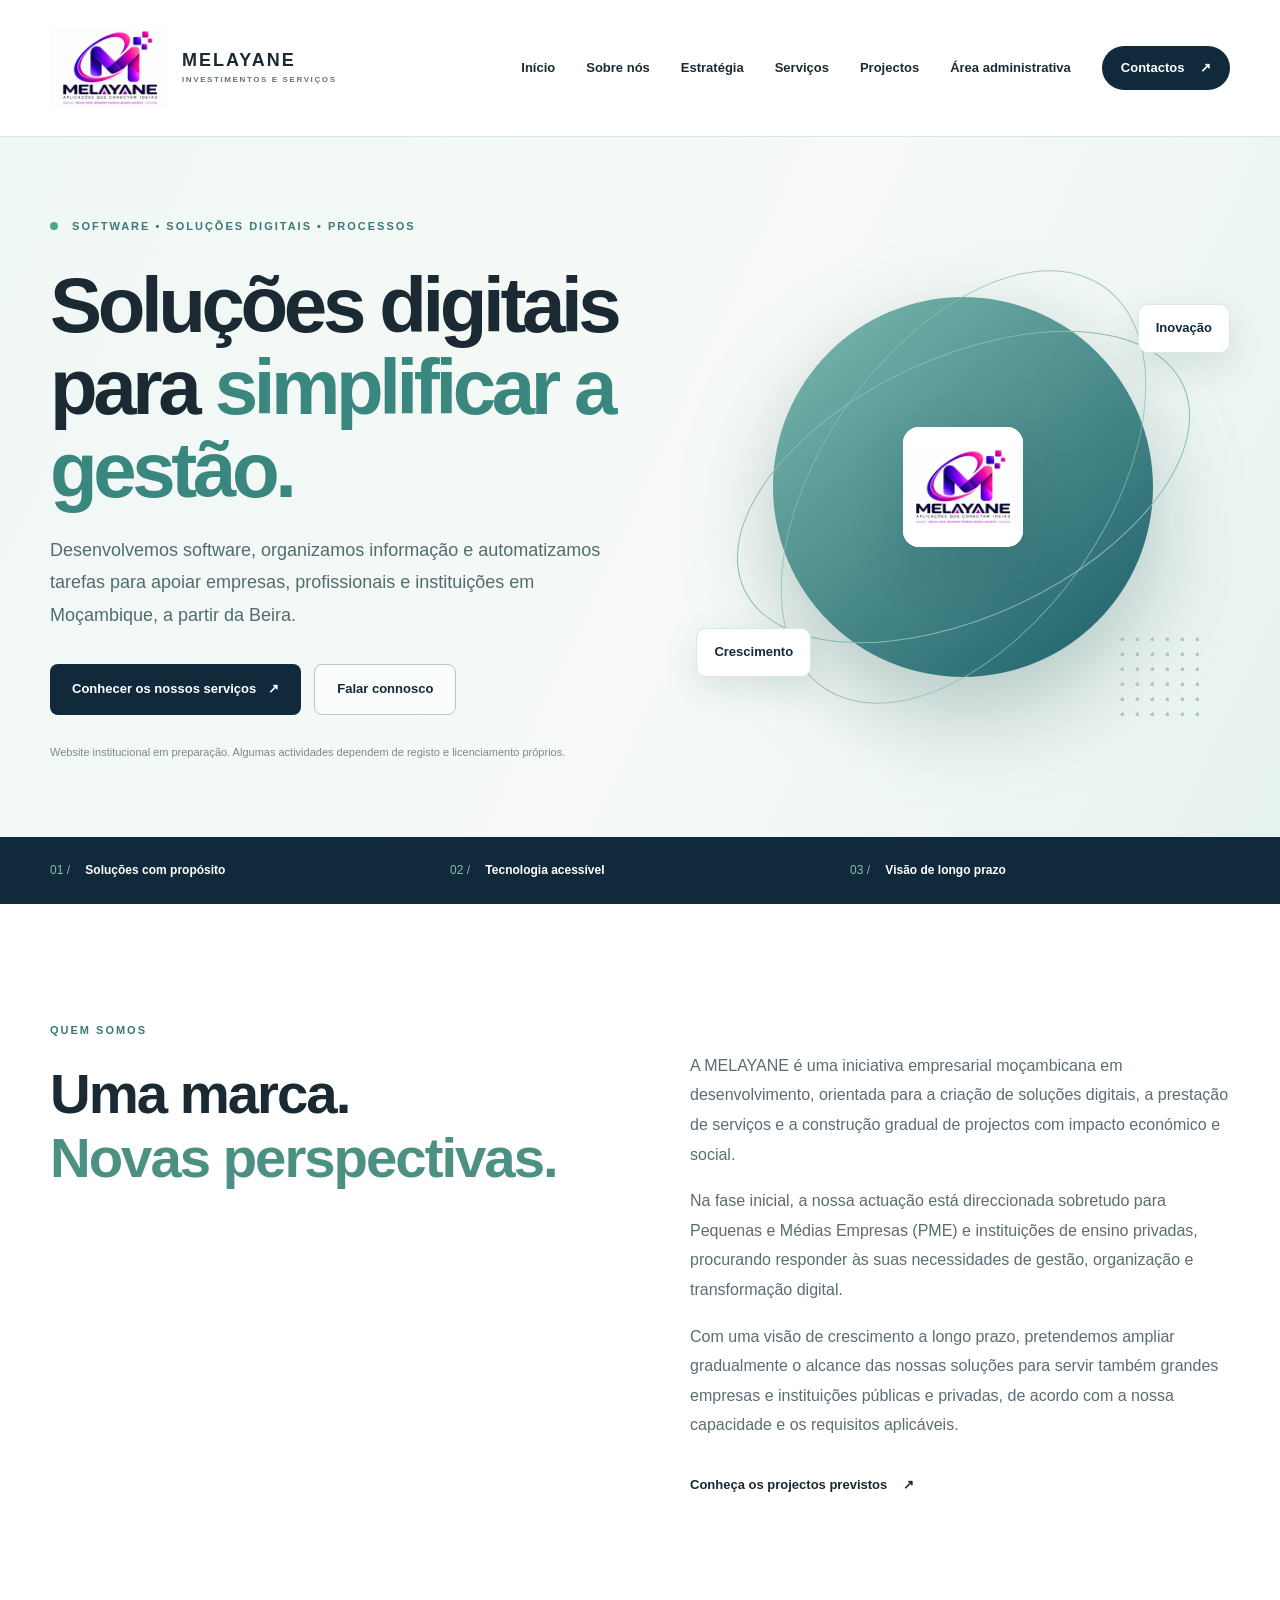
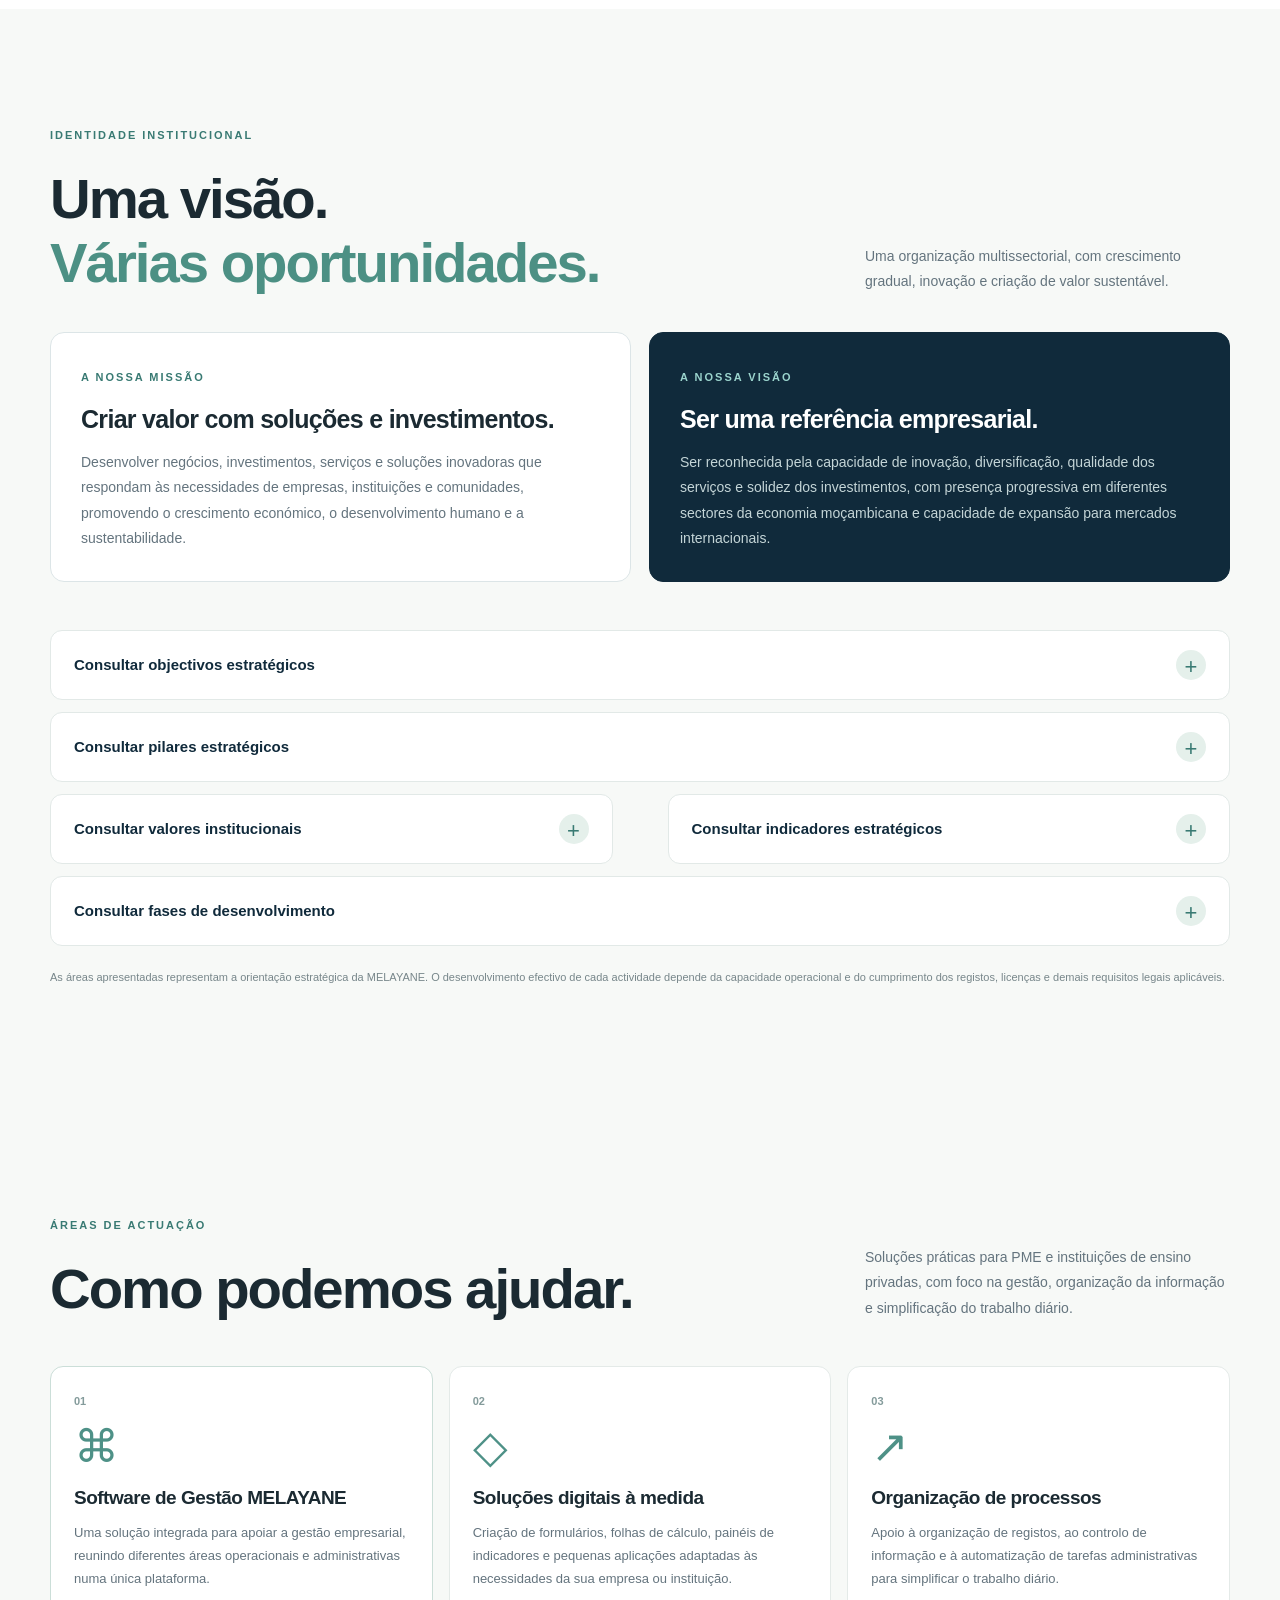
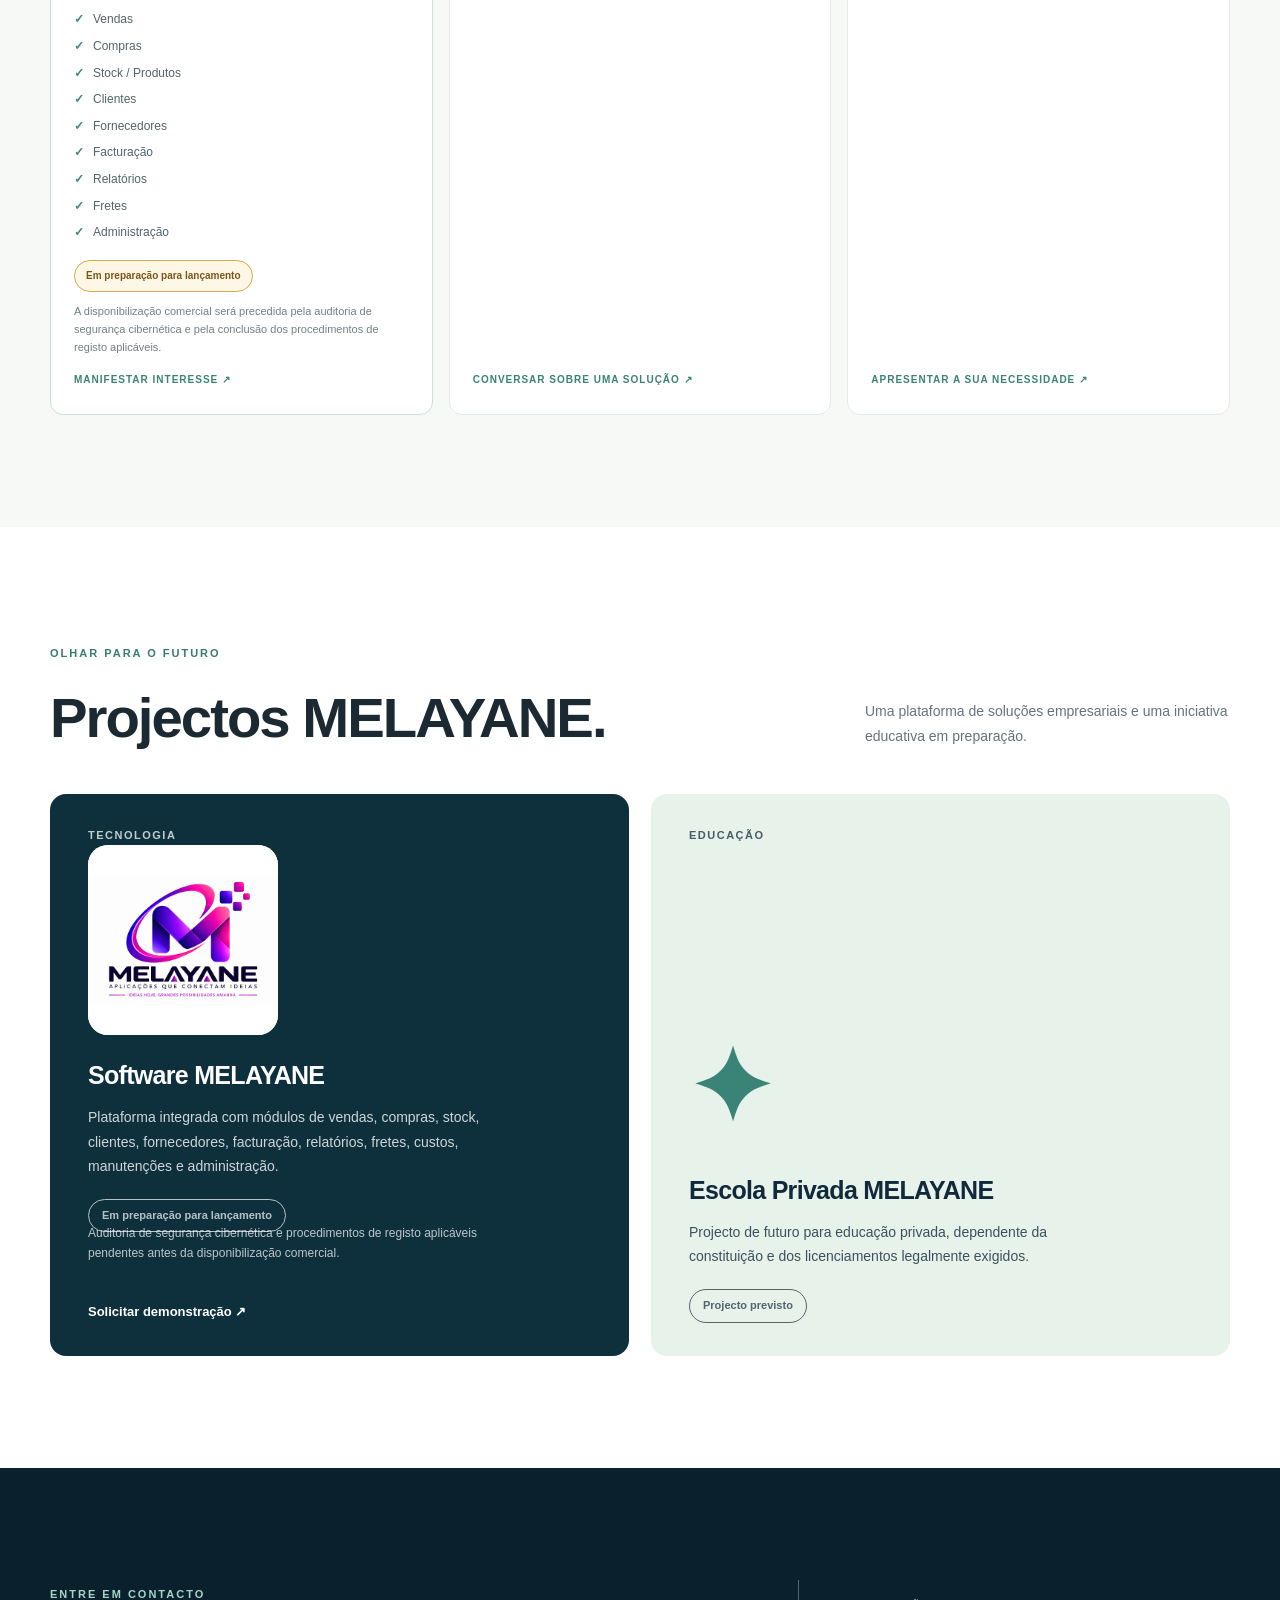
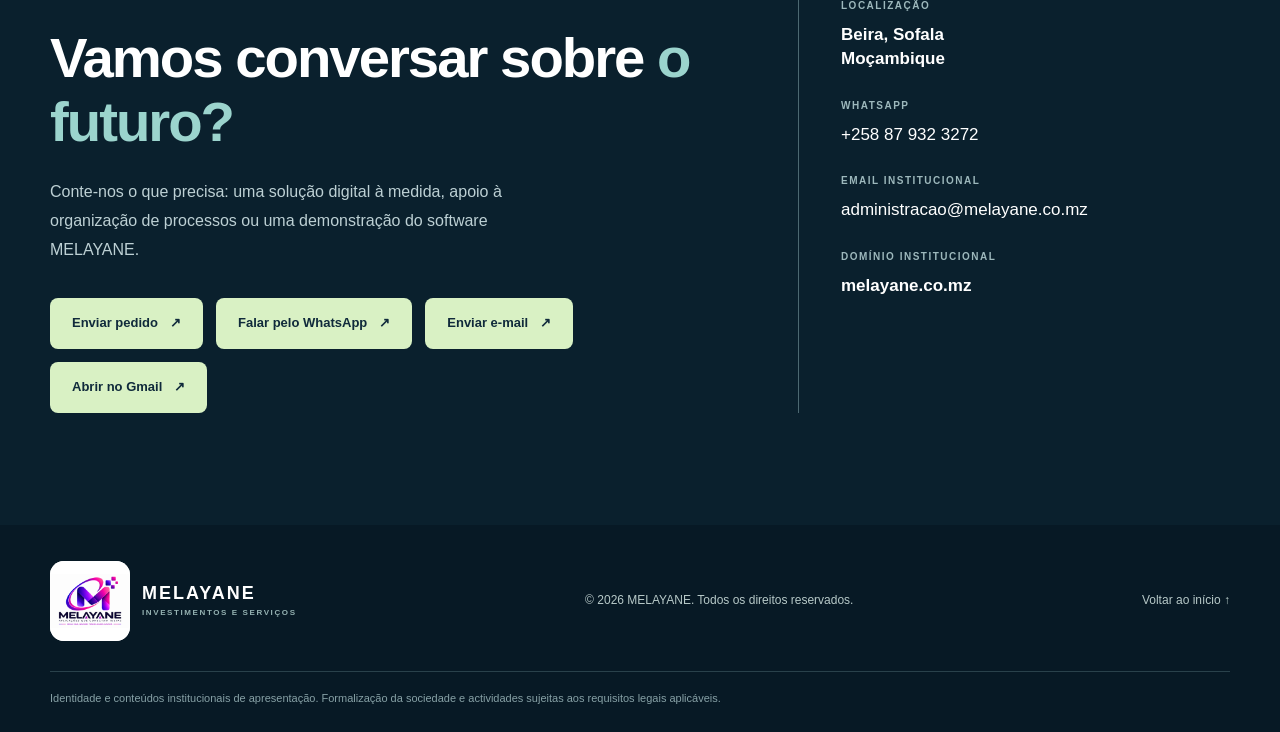
==== index.html @ 160dfc4b "Mostrar os nove módulos do software com os nomes exactos" ====
<!doctype html>
<html lang="pt">
<head>
  <meta charset="utf-8">
  <meta name="viewport" content="width=device-width, initial-scale=1">
  <meta name="theme-color" content="#102a3b">
  <meta name="description" content="MELAYANE — Investimentos e Serviços. Software de gestão e soluções digitais para PME e instituições de ensino privadas em Moçambique, com visão de expansão para organizações de maior dimensão.">
  <title>MELAYANE | Investimentos e Serviços</title>
  <link rel="icon" href="assets/icon-melayane-512.png" type="image/png">
  <link rel="apple-touch-icon" href="assets/icon-melayane-512.png">
  <link rel="stylesheet" href="styles.css">
  <script src="script.js" defer></script>
</head>
<body>
  <a class="skip-link" href="#conteudo">Saltar para o conteúdo</a>
  <header class="site-header">
    <div class="container nav-shell">
      <a class="brand" href="#inicio" aria-label="MELAYANE — Início">
        <img src="assets/icon-melayane-512.png" alt="" class="brand-logo" width="80" height="80">
        <span><strong>MELAYANE</strong><small>INVESTIMENTOS E SERVIÇOS</small></span>
      </a>
      <button class="menu-toggle" type="button" aria-label="Abrir menu" aria-controls="main-menu" aria-expanded="false">
        <span></span><span></span><span></span>
      </button>
      <nav id="main-menu" class="nav-links" aria-label="Navegação principal">
        <a href="#inicio">Início</a>
        <a href="#sobre">Sobre nós</a>
        <a href="#estrategia">Estratégia</a>
        <a href="#servicos">Serviços</a>
        <a href="#projectos">Projectos</a>
        <a href="/admin">Área administrativa</a>
        <a class="nav-contact" href="#contactos">Contactos <span aria-hidden="true">↗</span></a>
      </nav>
    </div>
  </header>

  <main id="conteudo">
    <section id="inicio" class="hero" aria-labelledby="hero-title">
      <div class="container hero-grid">
        <div class="hero-copy">
          <span class="eyebrow"><span class="status-dot" aria-hidden="true"></span> Software • Soluções digitais • Processos</span>
          <h1 id="hero-title">Soluções digitais para <em>simplificar a gestão.</em></h1>
          <p class="hero-lead">Desenvolvemos software, organizamos informação e automatizamos tarefas para apoiar empresas, profissionais e instituições em Moçambique, a partir da Beira.</p>
          <div class="actions">
            <a class="button button-primary" href="#servicos">Conhecer os nossos serviços <span aria-hidden="true">↗</span></a>
            <a class="button button-secondary" href="#contactos">Falar connosco</a>
          </div>
          <p class="hero-note">Website institucional em preparação. Algumas actividades dependem de registo e licenciamento próprios.</p>
        </div>
        <div class="hero-art" role="img" aria-label="Logótipo MELAYANE com linhas de ligação representando inovação, tecnologia e crescimento">
          <div class="art-orbit orbit-one"></div><div class="art-orbit orbit-two"></div>
          <div class="art-core"><img class="hero-logo" src="assets/icon-melayane-512.png" alt="" width="340" height="340"></div>
          <span class="art-tag tag-top">Inovação</span>
          <span class="art-tag tag-bottom">Crescimento</span>
          <div class="art-dots" aria-hidden="true"></div>
        </div>
      </div>
    </section>

    <section class="value-strip" aria-label="Princípios MELAYANE">
      <div class="container value-grid">
        <span>01 / <strong>Soluções com propósito</strong></span>
        <span>02 / <strong>Tecnologia acessível</strong></span>
        <span>03 / <strong>Visão de longo prazo</strong></span>
      </div>
    </section>

    <section id="sobre" class="section about" aria-labelledby="about-title">
      <div class="container section-grid">
        <div><span class="section-kicker">Quem somos</span><h2 id="about-title">Uma marca.<br><span>Novas perspectivas.</span></h2></div>
        <div class="section-text">
          <p>A MELAYANE é uma iniciativa empresarial moçambicana em desenvolvimento, orientada para a criação de soluções digitais, a prestação de serviços e a construção gradual de projectos com impacto económico e social.</p>
          <p>Na fase inicial, a nossa actuação está direccionada sobretudo para Pequenas e Médias Empresas (PME) e instituições de ensino privadas, procurando responder às suas necessidades de gestão, organização e transformação digital.</p>
          <p>Com uma visão de crescimento a longo prazo, pretendemos ampliar gradualmente o alcance das nossas soluções para servir também grandes empresas e instituições públicas e privadas, de acordo com a nossa capacidade e os requisitos aplicáveis.</p>
          <a class="text-link" href="#projectos">Conheça os projectos previstos <span aria-hidden="true">↗</span></a>
        </div>
      </div>
    </section>


    <section id="estrategia" class="section strategy" aria-labelledby="strategy-title">
      <div class="container">
        <div class="section-heading">
          <div><span class="section-kicker">Identidade institucional</span><h2 id="strategy-title">Uma visão.<br><span>Várias oportunidades.</span></h2></div>
          <p>Uma organização multissectorial, com crescimento gradual, inovação e criação de valor sustentável.</p>
        </div>
        <div class="strategy-purpose">
          <article class="purpose-card">
            <span class="section-kicker">A nossa missão</span>
            <h3>Criar valor com soluções e investimentos.</h3>
            <p>Desenvolver negócios, investimentos, serviços e soluções inovadoras que respondam às necessidades de empresas, instituições e comunidades, promovendo o crescimento económico, o desenvolvimento humano e a sustentabilidade.</p>
          </article>
          <article class="purpose-card purpose-vision">
            <span class="section-kicker">A nossa visão</span>
            <h3>Ser uma referência empresarial.</h3>
            <p>Ser reconhecida pela capacidade de inovação, diversificação, qualidade dos serviços e solidez dos investimentos, com presença progressiva em diferentes sectores da economia moçambicana e capacidade de expansão para mercados internacionais.</p>
          </article>
        </div>
        <div class="strategy-disclosures">
          <details class="strategy-disclosure">
            <summary>Consultar objectivos estratégicos</summary>
            <div class="strategy-disclosure-content">
              <div class="strategy-subheading">
                <span class="section-kicker">O que pretendemos alcançar</span>
                <h3>Objectivos estratégicos</h3>
              </div>
              <ol class="objective-list">
          <li>Desenvolver soluções tecnológicas e sistemas de informação que modernizem empresas e instituições.</li>
          <li>Prestar consultoria, formação, investigação, inovação e apoio à gestão empresarial.</li>
          <li>Desenvolver iniciativas nos sectores da educação e formação, cumprindo os requisitos aplicáveis.</li>
          <li>Promover actividades comerciais, incluindo distribuição, representação, importação e exportação.</li>
          <li>Identificar oportunidades nos sectores de transporte, logística e actividades conexas.</li>
          <li>Concretizar investimentos, parcerias e projectos em diferentes sectores da economia.</li>
          <li>Construir uma organização sustentável, competitiva e preparada para servir diferentes mercados.</li>
              </ol>
            </div>
          </details>
          <details class="strategy-disclosure">
            <summary>Consultar pilares estratégicos</summary>
            <div class="strategy-disclosure-content">
              <div class="strategy-subheading">
                <span class="section-kicker">As nossas áreas de desenvolvimento</span>
                <h3>Seis pilares estratégicos</h3>
              </div>
              <div class="pillars-grid">
          <article class="pillar-card"><span>01</span><h4>Tecnologia, inovação e transformação digital</h4><p>Software, plataformas digitais, automação, consultoria tecnológica e inovação.</p></article>
          <article class="pillar-card"><span>02</span><h4>Educação, formação e desenvolvimento humano</h4><p>Ensino privado, formação profissional, capacitação e iniciativas educativas.</p></article>
          <article class="pillar-card"><span>03</span><h4>Comércio, distribuição e representação</h4><p>Comercialização, distribuição, representação, importação e exportação.</p></article>
          <article class="pillar-card"><span>04</span><h4>Transporte, logística e serviços conexos</h4><p>Soluções de transporte, serviços logísticos e projectos de distribuição.</p></article>
          <article class="pillar-card"><span>05</span><h4>Consultoria e desenvolvimento empresarial</h4><p>Consultoria de gestão, estudos, organização, formação e apoio ao investimento.</p></article>
          <article class="pillar-card"><span>06</span><h4>Investimentos e diversificação económica</h4><p>Novos negócios, participações, parcerias e projectos multissectoriais.</p></article>
              </div>
            </div>
          </details>
          <div class="strategy-bottom-grid">
            <details class="strategy-disclosure">
              <summary>Consultar valores institucionais</summary>
              <div class="strategy-disclosure-content">
                <div class="strategy-subheading">
                  <span class="section-kicker">A forma como actuamos</span>
                  <h3>Os nossos valores</h3>
                </div>
                <div class="values-list">
              <span>Integridade</span><span>Inovação</span><span>Excelência</span><span>Compromisso</span>
              <span>Responsabilidade</span><span>Sustentabilidade</span><span>Espírito empreendedor</span><span>Cooperação</span>
            </div>
              </div>
            </details>
            <details class="strategy-disclosure">
              <summary>Consultar indicadores estratégicos</summary>
              <div class="strategy-disclosure-content">
                <div class="strategy-subheading">
                  <span class="section-kicker">Como acompanhamos o progresso</span>
                  <h3>Indicadores estratégicos</h3>
                </div>
                <ul class="indicator-list">
              <li>Clientes activos e novos clientes</li>
              <li>Soluções implementadas e projectos concluídos</li>
              <li>Instituições e beneficiários alcançados</li>
              <li>Volume de negócios e crescimento da receita</li>
              <li>Rentabilidade dos projectos e investimentos</li>
              <li>Satisfação dos clientes e cumprimento de prazos</li>
              <li>Parcerias activas e novas oportunidades</li>
                </ul>
              </div>
            </details>
          </div>
          <details class="strategy-disclosure">
            <summary>Consultar fases de desenvolvimento</summary>
            <div class="strategy-disclosure-content">
              <div class="growth-note">
          <strong>Crescimento por etapas</strong>
          <p>A nossa prioridade inicial são as PME e as instituições de ensino privadas. A expansão será gradual, abrangendo novas áreas de negócio, grandes empresas e instituições públicas e privadas, e, futuramente, oportunidades internacionais.</p>
        </div>

              <div class="strategy-subheading">
                <span class="section-kicker">O nosso percurso</span>
                <h3>Desenvolvimento por fases</h3>
              </div>
              <div class="phases-grid">
          <article><span>FASE I</span><h4>Implementação inicial</h4><p>Prioridade às PME, instituições de ensino privadas, soluções digitais e serviços empresariais.</p></article>
          <article><span>FASE II</span><h4>Expansão e diversificação</h4><p>Ampliação dos serviços, novas unidades de negócio, projectos educativos e logísticos e parcerias.</p></article>
          <article><span>FASE III</span><h4>Consolidação empresarial</h4><p>Reforço da capacidade operacional e atendimento a grandes empresas e instituições públicas e privadas.</p></article>
          <article><span>FASE IV</span><h4>Expansão internacional</h4><p>Exploração de oportunidades, parcerias e investimentos em mercados internacionais.</p></article>
              </div>
            </div>
          </details>
        </div>
        <p class="strategy-legal">As áreas apresentadas representam a orientação estratégica da MELAYANE. O desenvolvimento efectivo de cada actividade depende da capacidade operacional e do cumprimento dos registos, licenças e demais requisitos legais aplicáveis.</p>
      </div>
    </section>

    <section id="servicos" class="section services" aria-labelledby="services-title">
      <div class="container">
        <div class="section-heading"><div><span class="section-kicker">Áreas de actuação</span><h2 id="services-title">Como podemos ajudar.</h2></div><p>Soluções práticas para PME e instituições de ensino privadas, com foco na gestão, organização da informação e simplificação do trabalho diário.</p></div>
        <div class="services-grid">
          <article class="service-card service-card-featured"><span class="service-num">01</span><div class="service-icon" aria-hidden="true">⌘</div><h3>Software de Gestão MELAYANE</h3><p>Uma solução integrada para apoiar a gestão empresarial, reunindo diferentes áreas operacionais e administrativas numa única plataforma.</p><ul class="software-modules"><li>Vendas</li><li>Compras</li><li>Stock / Produtos</li><li>Clientes</li><li>Fornecedores</li><li>Facturação</li><li>Relatórios</li><li>Fretes</li><li>Administração</li></ul><span class="software-launch-status">Em preparação para lançamento</span><p class="software-readiness">A disponibilização comercial será precedida pela auditoria de segurança cibernética e pela conclusão dos procedimentos de registo aplicáveis.</p><a class="service-foot text-link" href="mailto:administracao@melayane.co.mz?subject=Demonstra%C3%A7%C3%A3o%20do%20software%20MELAYANE">Manifestar interesse ↗</a></article>
          <article class="service-card"><span class="service-num">02</span><div class="service-icon" aria-hidden="true">◇</div><h3>Soluções digitais à medida</h3><p>Criação de formulários, folhas de cálculo, painéis de indicadores e pequenas aplicações adaptadas às necessidades da sua empresa ou instituição.</p><a class="service-foot text-link" href="#contactos">Conversar sobre uma solução ↗</a></article>
          <article class="service-card"><span class="service-num">03</span><div class="service-icon" aria-hidden="true">↗</div><h3>Organização de processos</h3><p>Apoio à organização de registos, ao controlo de informação e à automatização de tarefas administrativas para simplificar o trabalho diário.</p><a class="service-foot text-link" href="#contactos">Apresentar a sua necessidade ↗</a></article>
        </div>
      </div>
    </section>

    <section id="projectos" class="section projects" aria-labelledby="projects-title">
      <div class="container">
        <div class="section-heading"><div><span class="section-kicker">Olhar para o futuro</span><h2 id="projects-title">Projectos MELAYANE.</h2></div><p>Uma plataforma de soluções empresariais e uma iniciativa educativa em preparação.</p></div>
        <div class="project-grid">
          <article class="project-card project-tech"><span class="project-label">Tecnologia</span><div class="project-symbol project-logo-wrap"><img class="project-logo" src="assets/icon-melayane-512.png" alt="Logótipo MELAYANE" width="160" height="160" loading="lazy"></div><h3>Software MELAYANE</h3><p>Plataforma integrada com módulos de vendas, compras, stock, clientes, fornecedores, facturação, relatórios, fretes, custos, manutenções e administração.</p><span class="project-status">Em preparação para lançamento</span><p class="project-readiness">Auditoria de segurança cibernética e procedimentos de registo aplicáveis pendentes antes da disponibilização comercial.</p><a class="text-link" href="mailto:administracao@melayane.co.mz?subject=Demonstra%C3%A7%C3%A3o%20do%20software%20MELAYANE">Solicitar demonstração ↗</a></article>
          <article class="project-card project-edu"><span class="project-label">Educação</span><div class="project-symbol" aria-hidden="true">✦</div><h3>Escola Privada MELAYANE</h3><p>Projecto de futuro para educação privada, dependente da constituição e dos licenciamentos legalmente exigidos.</p><span class="project-status">Projecto previsto</span></article>
        </div>
      </div>
    </section>

    <section id="contactos" class="section contact" aria-labelledby="contact-title">
      <div class="container contact-layout">
        <div><span class="section-kicker">Entre em contacto</span><h2 id="contact-title">Vamos conversar sobre <em>o futuro?</em></h2><p>Conte-nos o que precisa: uma solução digital à medida, apoio à organização de processos ou uma demonstração do software MELAYANE.</p><div class="actions"><a class="button button-light" href="https://script.google.com/macros/s/AKfycbxTDySVLkVM8Ei6WPpEkkyhtNoQuHL6UkS6B4T6puGUJzpub-Cyjagnj3Wqq-x3uhR6_w/exec" target="_blank" rel="noopener noreferrer">Enviar pedido <span aria-hidden="true">↗</span></a><a class="button button-light" href="https://wa.me/258879323272?text=Ol%C3%A1!%20Gostaria%20de%20obter%20informa%C3%A7%C3%B5es%20sobre%20os%20servi%C3%A7os%20da%20MELAYANE." target="_blank" rel="noopener noreferrer">Falar pelo WhatsApp <span aria-hidden="true">↗</span></a><a class="button button-light" href="mailto:administracao@melayane.co.mz">Enviar e-mail <span aria-hidden="true">↗</span></a><a class="button button-light" href="https://mail.google.com/mail/?view=cm&amp;fs=1&amp;to=administracao%40melayane.co.mz" target="_blank" rel="noopener noreferrer">Abrir no Gmail <span aria-hidden="true">↗</span></a></div></div>
        <div class="contact-details"><span class="detail-label">Localização</span><strong>Beira, Sofala<br>Moçambique</strong><span class="detail-label">WhatsApp</span><a href="https://wa.me/258879323272?text=Ol%C3%A1!%20Gostaria%20de%20obter%20informa%C3%A7%C3%B5es%20sobre%20os%20servi%C3%A7os%20da%20MELAYANE." target="_blank" rel="noopener noreferrer">+258 87 932 3272</a><span class="detail-label">Email institucional</span><a href="mailto:administracao@melayane.co.mz">administracao@melayane.co.mz</a><span class="detail-label">Domínio institucional</span><strong>melayane.co.mz</strong></div>
      </div>
    </section>
  </main>
  <footer class="site-footer"><div class="container footer-inner"><a class="brand footer-brand" href="#inicio"><img src="assets/icon-melayane-512.png" alt="" class="brand-logo" width="80" height="80"><span><strong>MELAYANE</strong><small>INVESTIMENTOS E SERVIÇOS</small></span></a><p>© <span id="current-year">2026</span> MELAYANE. Todos os direitos reservados.</p><a href="#inicio">Voltar ao início ↑</a></div><div class="container legal-note">Identidade e conteúdos institucionais de apresentação. Formalização da sociedade e actividades sujeitas aos requisitos legais aplicáveis.</div></footer>
</body>
</html>
---- styles.css ----
:root{--navy:#102a3b;--navy-deep:#0a202d;--ink:#1b2a32;--muted:#64747e;--sky:#e9f4f4;--lime:#d9f1c4;--aqua:#9bd4cd;--line:#dce5e7;--bg:#f7f9f7;--white:#fff}*{box-sizing:border-box}html{scroll-behavior:smooth;scroll-padding-top:86px}body{margin:0;color:var(--ink);background:var(--white);font-family:Inter,"Segoe UI",Arial,sans-serif;line-height:1.6}a{color:inherit;text-decoration:none}button{font:inherit}.container{width:min(1180px,calc(100% - 44px));margin-inline:auto}.skip-link{position:absolute;left:16px;top:-80px;background:var(--navy);color:white;padding:12px;z-index:100}.skip-link:focus{top:10px}.site-header{position:sticky;top:0;z-index:50;background:rgba(255,255,255,.96);border-bottom:1px solid var(--line);backdrop-filter:blur(16px)}.nav-shell{height:84px;display:flex;align-items:center;justify-content:space-between;gap:24px}.brand{display:inline-flex;align-items:center;gap:12px;line-height:1.1}.brand-mark{width:44px;height:44px;border-radius:13px;background:var(--navy);color:var(--lime);display:grid;place-items:center;font-size:27px;font-weight:900;letter-spacing:-4px;padding-right:4px}.brand strong{font-size:18px;letter-spacing:2px;display:block}.brand small{font-size:8px;letter-spacing:1.6px;color:var(--muted);font-weight:750;display:block;margin-top:5px}.nav-links{display:flex;align-items:center;gap:31px;font-weight:600;font-size:13px}.nav-links>a:hover,.text-link:hover{color:#217e78}.nav-contact{background:var(--navy);color:white!important;border-radius:999px;padding:12px 19px}.nav-contact span,.button span,.text-link span{margin-left:12px}.menu-toggle{display:none}.hero{background:linear-gradient(115deg,#eff7f4 0%,#f7faf7 55%,#e6f2ef 100%);overflow:hidden}.hero-grid{display:grid;grid-template-columns:1.08fr .92fr;min-height:650px;align-items:center;gap:20px}.hero-copy{padding:75px 0}.eyebrow,.section-kicker{font-weight:800;color:#397a73;letter-spacing:2px;text-transform:uppercase;font-size:11px}.status-dot{display:inline-block;width:8px;height:8px;margin-right:9px;background:#4aa88c;border-radius:50%}.hero h1{font-size:clamp(47px,6.1vw,84px);letter-spacing:-4.4px;line-height:1.06;margin:26px 0 22px;max-width:710px}.hero h1 em,.contact h2 em{font-style:normal;color:#39877f}.hero-lead{font-size:18px;color:#516c70;max-width:585px;line-height:1.8}.actions{display:flex;gap:13px;flex-wrap:wrap;margin-top:33px}.button{display:inline-flex;align-items:center;justify-content:center;min-height:51px;padding:13px 22px;border-radius:8px;font-size:13px;font-weight:800;transition:transform .2s,background .2s}.button:hover{transform:translateY(-2px)}.button-primary{background:var(--navy);color:white}.button-secondary{border:1px solid #b5c9c5;color:var(--navy);background:#ffffff8c}.hero-note{margin:29px 0 0;font-size:11px;color:#788a8b}.hero-art{position:relative;min-height:540px;display:grid;place-items:center;isolation:isolate}.hero-art:before{content:"";position:absolute;width:380px;height:380px;border-radius:50%;background:linear-gradient(140deg,#7dbbb0,#1b5e68);filter:drop-shadow(0 35px 45px #386a6655);z-index:-1}.art-core{width:235px;height:235px;border:1px solid #ffffff80;border-radius:50%;display:grid;place-items:center;font-size:155px;letter-spacing:-25px;padding-right:26px;font-weight:900;color:#e9f7e7;text-shadow:0 5px 20px #1e5b5999}.art-orbit{position:absolute;border:1px solid #88bcb7;border-radius:50%;transform:rotate(-25deg)}.orbit-one{width:485px;height:260px}.orbit-two{width:285px;height:490px;transform:rotate(35deg);opacity:.75}.art-tag{position:absolute;background:#fff;border:1px solid var(--line);padding:13px 17px;border-radius:10px;box-shadow:0 12px 34px #1b5b4922;font-size:13px;font-weight:800;color:var(--navy)}.tag-top{right:0;top:87px}.tag-bottom{bottom:80px;left:0}.art-dots{position:absolute;width:85px;height:85px;right:30px;bottom:40px;background-image:radial-gradient(#9cbfbd 2px,transparent 2px);background-size:15px 15px;opacity:.8}.value-strip{background:var(--navy);color:white}.value-grid{display:grid;grid-template-columns:repeat(3,1fr);padding:24px 0;gap:20px}.value-grid span{color:#8fb7b7;font-size:12px}.value-grid strong{color:white;margin-left:12px;font-weight:600}.section{padding:112px 0}.section-grid{display:grid;grid-template-columns:1fr 1fr;gap:100px}.section h2{font-size:clamp(35px,4.4vw,58px);line-height:1.13;letter-spacing:-2px;margin:21px 0 0}.about h2 span{color:#4c9084}.section-text{padding-top:35px}.section-text p{color:#5c6c73;line-height:1.85;font-size:16px;margin:0 0 17px}.text-link{display:inline-block;font-weight:800;font-size:13px;margin-top:18px}.services{background:var(--bg)}.section-heading{display:flex;justify-content:space-between;align-items:end;gap:40px;margin-bottom:45px}.section-heading p{max-width:365px;color:var(--muted);font-size:14px;line-height:1.8;margin:0}.services-grid{display:grid;grid-template-columns:repeat(3,1fr);gap:16px}.service-card{min-height:335px;background:white;border:1px solid #e4eae8;border-radius:13px;padding:26px 23px;display:flex;flex-direction:column;transition:transform .2s,box-shadow .2s}.service-card:hover{transform:translateY(-5px);box-shadow:0 20px 40px #10303a12}.service-num{font-size:11px;color:#849b9b;font-weight:800}.service-icon{height:74px;font-size:45px;color:#4e9187;display:flex;align-items:center}.service-card h3{line-height:1.25;font-size:19px;letter-spacing:-.5px;margin:2px 0 12px}.service-card p{font-size:13px;color:var(--muted);line-height:1.75;margin:0 0 20px}.service-foot{font-size:10px;font-weight:800;letter-spacing:1px;color:#3b8277;text-transform:uppercase;margin-top:auto}.projects{background:white}.project-grid{display:grid;grid-template-columns:1fr 1fr;gap:22px}.project-card{min-height:435px;padding:33px 38px;border-radius:16px;display:flex;flex-direction:column;overflow:hidden}.project-tech{background:#0e303d;color:white}.project-edu{background:#e6f2ea;color:var(--navy)}.project-label{align-self:flex-start;font-size:11px;letter-spacing:1.5px;text-transform:uppercase;font-weight:800;opacity:.75}.project-symbol{font-size:116px;letter-spacing:-14px;font-weight:900;line-height:1.5;margin:auto 0 8px}.project-symbol span{color:var(--aqua)}.project-edu .project-symbol{color:#398477;font-size:100px;letter-spacing:0}.project-card h3{font-size:25px;letter-spacing:-.7px;margin:0 0 10px}.project-card p{font-size:14px;line-height:1.75;max-width:420px;opacity:.8;margin:0 0 20px}.project-status{font-size:11px;font-weight:800;border-radius:40px;border:1px solid currentColor;align-self:flex-start;padding:7px 13px;opacity:.7}.contact{background:var(--navy-deep);color:white}.contact-layout{display:grid;grid-template-columns:1.2fr .8fr;gap:100px}.contact .section-kicker{color:#a4d6c9}.contact h2{max-width:640px}.contact p{color:#bdd0d4;max-width:470px;line-height:1.8;margin:25px 0 30px}.contact h2 em{color:var(--aqua)}.button-light{background:var(--lime);color:var(--navy)}.contact-details{border-left:1px solid #4c6871;padding:18px 0 12px 42px;display:flex;flex-direction:column;align-items:flex-start}.detail-label{font-size:10px;letter-spacing:1.5px;color:#9db8bc;text-transform:uppercase;font-weight:800;margin:0 0 9px}.contact-details strong,.contact-details a{font-size:17px;line-height:1.45;margin-bottom:26px;overflow-wrap:anywhere}.contact-details a:hover{text-decoration:underline}.site-footer{background:#071925;color:#b7c9c8;padding:36px 0 25px}.footer-inner{display:flex;justify-content:space-between;align-items:center;gap:20px}.footer-brand .brand-mark{background:#234a53}.footer-brand strong{color:white}.footer-brand small{color:#95b2b2}.footer-inner p,.footer-inner>a:last-child{font-size:12px}.legal-note{border-top:1px solid #29414b;padding-top:18px;margin-top:30px;font-size:11px;color:#87a1a6}@media(max-width:950px){.services-grid{grid-template-columns:repeat(2,1fr)}.hero-grid{grid-template-columns:1fr 0.8fr}.hero h1{font-size:57px}.hero-art{transform:scale(.8);min-height:470px}.section-grid{gap:40px}.contact-layout{gap:45px}}@media(max-width:720px){.container{width:min(100% - 36px,1180px)}.nav-shell{height:70px}.brand strong{font-size:16px}.brand-mark{height:39px;width:39px}.menu-toggle{display:flex;flex-direction:column;gap:5px;padding:10px;border:0;background:transparent;cursor:pointer}.menu-toggle span{height:2px;width:23px;background:var(--navy);display:block}.nav-links{display:none;position:absolute;top:69px;left:0;right:0;background:white;padding:22px;box-shadow:0 12px 22px #102a3b18;flex-direction:column;align-items:stretch;gap:22px}.nav-links.is-open{display:flex}.nav-contact{text-align:center}.hero-grid{display:block}.hero-copy{padding:74px 0 24px}.hero h1{font-size:clamp(45px,10vw,65px);letter-spacing:-2.5px}.hero-lead{font-size:16px}.hero-art{min-height:355px;transform:scale(.65);margin:-75px -75px}.tag-top{right:-25px}.value-grid{grid-template-columns:1fr;gap:12px;padding:22px 0}.section{padding:75px 0}.section-grid,.contact-layout,.project-grid{grid-template-columns:1fr;gap:24px}.section-text{padding-top:0}.section-heading{display:block}.section-heading p{margin-top:18px}.services-grid{grid-template-columns:1fr 1fr}.project-card{min-height:375px;padding:25px}.contact-details{margin-top:20px}.footer-inner{align-items:flex-start;flex-direction:column}}@media(max-width:480px){.services-grid{grid-template-columns:1fr}.service-card{min-height:270px}.hero-art{margin:-80px -90px}.actions{align-items:stretch}.actions .button{width:100%}.project-card{min-height:360px}.contact h2{font-size:42px}}@media(prefers-reduced-motion:reduce){html{scroll-behavior:auto}*,*:before,*:after{transition:none!important}}
/* Logótipo original MELAYANE */
.brand-logo{width:80px;height:80px;object-fit:contain;flex-shrink:0}.nav-shell{height:100px}.hero-art .art-core{width:340px;height:340px;border:0;border-radius:32px;padding:0;letter-spacing:normal;text-shadow:none;background:white;box-shadow:0 20px 55px #102a3b22;overflow:hidden}.hero-logo{display:block;width:100%;height:100%;object-fit:contain}.project-logo-wrap{letter-spacing:normal;line-height:1;margin:auto 0 20px}.project-logo{display:block;width:160px;height:160px;object-fit:contain;background:white;border-radius:20px}.footer-brand .brand-logo{background:white;border-radius:14px}@media(max-width:720px){.nav-shell{height:88px}.brand-logo{width:66px;height:66px}.nav-links{top:87px}.brand{gap:8px}.brand small{letter-spacing:1px}}@media(max-width:380px){.brand strong{font-size:14px}.brand small{font-size:7px}.brand-logo{width:58px;height:58px}}

/* Dimensões por localização */
.site-header .brand-logo{width:120px;height:120px}.site-header .nav-shell{height:136px}.hero-art .art-core{width:120px;height:120px;border-radius:16px}.project-tech .project-logo{width:190px;height:190px}@media(max-width:720px){.site-header .brand-logo{width:96px;height:96px}.site-header .nav-shell{height:112px}.nav-links{top:111px}.hero-art .art-core{width:140px;height:140px}.project-tech .project-logo{width:170px;height:170px}}@media(max-width:380px){.site-header .brand-logo{width:82px;height:82px}.site-header .brand strong{font-size:13px}.site-header .brand small{font-size:6px}}


/* Identidade estratégica institucional */
.strategy{background:#f7f9f7}
.strategy .section-heading{margin-bottom:38px}
.strategy .section-heading h2 span{color:#4c9084}
.strategy-purpose{display:grid;grid-template-columns:1fr 1fr;gap:18px}
.purpose-card{background:#fff;border:1px solid var(--line);border-radius:14px;padding:30px}
.purpose-card h3{font-size:25px;line-height:1.25;letter-spacing:-.7px;margin:15px 0}
.purpose-card p,.pillar-card p{color:var(--muted);font-size:14px;line-height:1.8;margin:0}
.purpose-vision{background:var(--navy);color:#fff;border-color:var(--navy)}
.purpose-vision .section-kicker{color:var(--aqua)}
.purpose-vision p{color:#c4d5d7}
.strategy-subheading{margin:62px 0 22px}
.strategy-subheading h3{font-size:30px;letter-spacing:-.8px;margin:8px 0 0}
.objective-list{padding:0;list-style:none;counter-reset:objectives;display:grid;grid-template-columns:1fr 1fr;gap:12px 28px}
.objective-list li{counter-increment:objectives;position:relative;padding:15px 15px 15px 52px;background:#fff;border:1px solid #e5ebea;border-radius:10px;color:#53656b;font-size:14px;line-height:1.7}
.objective-list li:before{content:counter(objectives,decimal-leading-zero);position:absolute;left:16px;top:15px;color:#39877f;font-weight:800;font-size:12px}
.pillars-grid{display:grid;grid-template-columns:repeat(3,1fr);gap:14px}
.pillar-card{background:#fff;border:1px solid #e4eae8;border-radius:12px;padding:23px;min-height:190px}
.pillar-card>span{color:#39877f;font-weight:800;font-size:12px}
.pillar-card h4{font-size:17px;line-height:1.35;margin:15px 0 9px}
.strategy-bottom-grid{display:grid;grid-template-columns:1fr 1fr;gap:55px}
.strategy-bottom-grid .strategy-subheading{margin-top:55px}
.values-list{display:flex;flex-wrap:wrap;gap:9px}
.values-list span{padding:9px 13px;border-radius:30px;background:#e5f0eb;color:#315f5b;font-size:12px;font-weight:700}
.indicator-list{margin:0;padding-left:20px;color:#53656b;font-size:14px;line-height:2}
.growth-note{margin-top:55px;background:#e5f0eb;border-left:4px solid #4c9084;border-radius:0 12px 12px 0;padding:23px 27px}
.growth-note strong{font-size:17px;color:var(--navy)}
.growth-note p{margin:8px 0 0;color:#53656b;font-size:14px;line-height:1.8}
.strategy-legal{margin:22px 0 0;color:#77868a;font-size:11px;line-height:1.7}
@media(max-width:800px){.pillars-grid{grid-template-columns:1fr 1fr}.objective-list{grid-template-columns:1fr}.strategy-bottom-grid{gap:25px}}
@media(max-width:600px){.strategy-purpose,.strategy-bottom-grid,.pillars-grid{grid-template-columns:1fr}.purpose-card{padding:24px}.strategy-subheading{margin-top:45px}.strategy-subheading h3{font-size:26px}}

.phases-grid{display:grid;grid-template-columns:repeat(4,1fr);gap:12px}
.phases-grid article{background:#fff;border:1px solid #e4eae8;border-radius:11px;padding:20px}
.phases-grid article>span{font-size:10px;letter-spacing:1.3px;color:#39877f;font-weight:850}
.phases-grid h4{font-size:16px;line-height:1.35;margin:12px 0 8px}
.phases-grid p{font-size:12px;line-height:1.7;color:var(--muted);margin:0}
@media(max-width:800px){.phases-grid{grid-template-columns:1fr 1fr}}
@media(max-width:480px){.phases-grid{grid-template-columns:1fr}}


/* Conteúdo estratégico expansível */
.strategy-disclosures{display:grid;gap:12px;margin-top:48px}
.strategy-disclosure{background:#fff;border:1px solid #e2e9e7;border-radius:12px;overflow:hidden}
.strategy-disclosure>summary{list-style:none;cursor:pointer;display:flex;align-items:center;justify-content:space-between;gap:18px;padding:19px 23px;color:var(--navy);font-size:15px;font-weight:800;line-height:1.5}
.strategy-disclosure>summary::-webkit-details-marker{display:none}
.strategy-disclosure>summary::after{content:"+";flex:0 0 30px;width:30px;height:30px;display:grid;place-items:center;border-radius:50%;background:#e5f0eb;color:#397a73;font-size:22px;font-weight:500}
.strategy-disclosure[open]>summary::after{content:"−"}
.strategy-disclosure>summary:hover{background:#f8fbf9}
.strategy-disclosure>summary:focus-visible{outline:3px solid #39877f;outline-offset:-3px}
.strategy-disclosure[open]>summary{border-bottom:1px solid var(--line)}
.strategy-disclosure-content{padding:0 23px 24px}
.strategy-disclosure-content .strategy-subheading{margin-top:25px}
.strategy-disclosure-content .strategy-subheading:first-child{margin-top:25px}
.strategy-disclosure-content .growth-note{margin-top:24px}
.strategy-disclosure-content .phases-grid{margin-top:20px}
.strategy-bottom-grid{align-items:start}
.strategy-bottom-grid .strategy-disclosure{min-width:0}
.strategy-bottom-grid .strategy-disclosure-content{padding-bottom:22px}
@media(max-width:600px){.strategy-disclosures{margin-top:38px}.strategy-disclosure>summary{padding:16px 17px;font-size:14px}.strategy-disclosure-content{padding:0 17px 20px}.strategy-bottom-grid{gap:12px}}


/* Apresentação dos módulos do Software MELAYANE */
.service-card-featured{min-height:100%;border-color:#cbded8}
.software-modules{list-style:none;padding:0;margin:0 0 18px;display:grid;grid-template-columns:1fr;gap:8px}
.software-modules li{position:relative;padding-left:19px;color:#53656b;font-size:12px;line-height:1.55}
.software-modules li:before{content:"✓";position:absolute;left:0;top:0;color:#39877f;font-weight:900}
.software-launch-status{display:inline-block;align-self:flex-start;border:1px solid #d5a94c;background:#fff7e5;color:#765718;border-radius:30px;padding:7px 11px;font-size:10px;font-weight:800;margin:0 0 10px}
.service-card .software-readiness{font-size:11px;line-height:1.65;margin:0 0 16px;color:#718087}
.project-readiness{font-size:12px!important;line-height:1.65!important;opacity:.72!important;margin-top:-8px!important}
@media(min-width:801px){.services-grid{align-items:stretch}.service-card-featured{grid-row:span 1}}
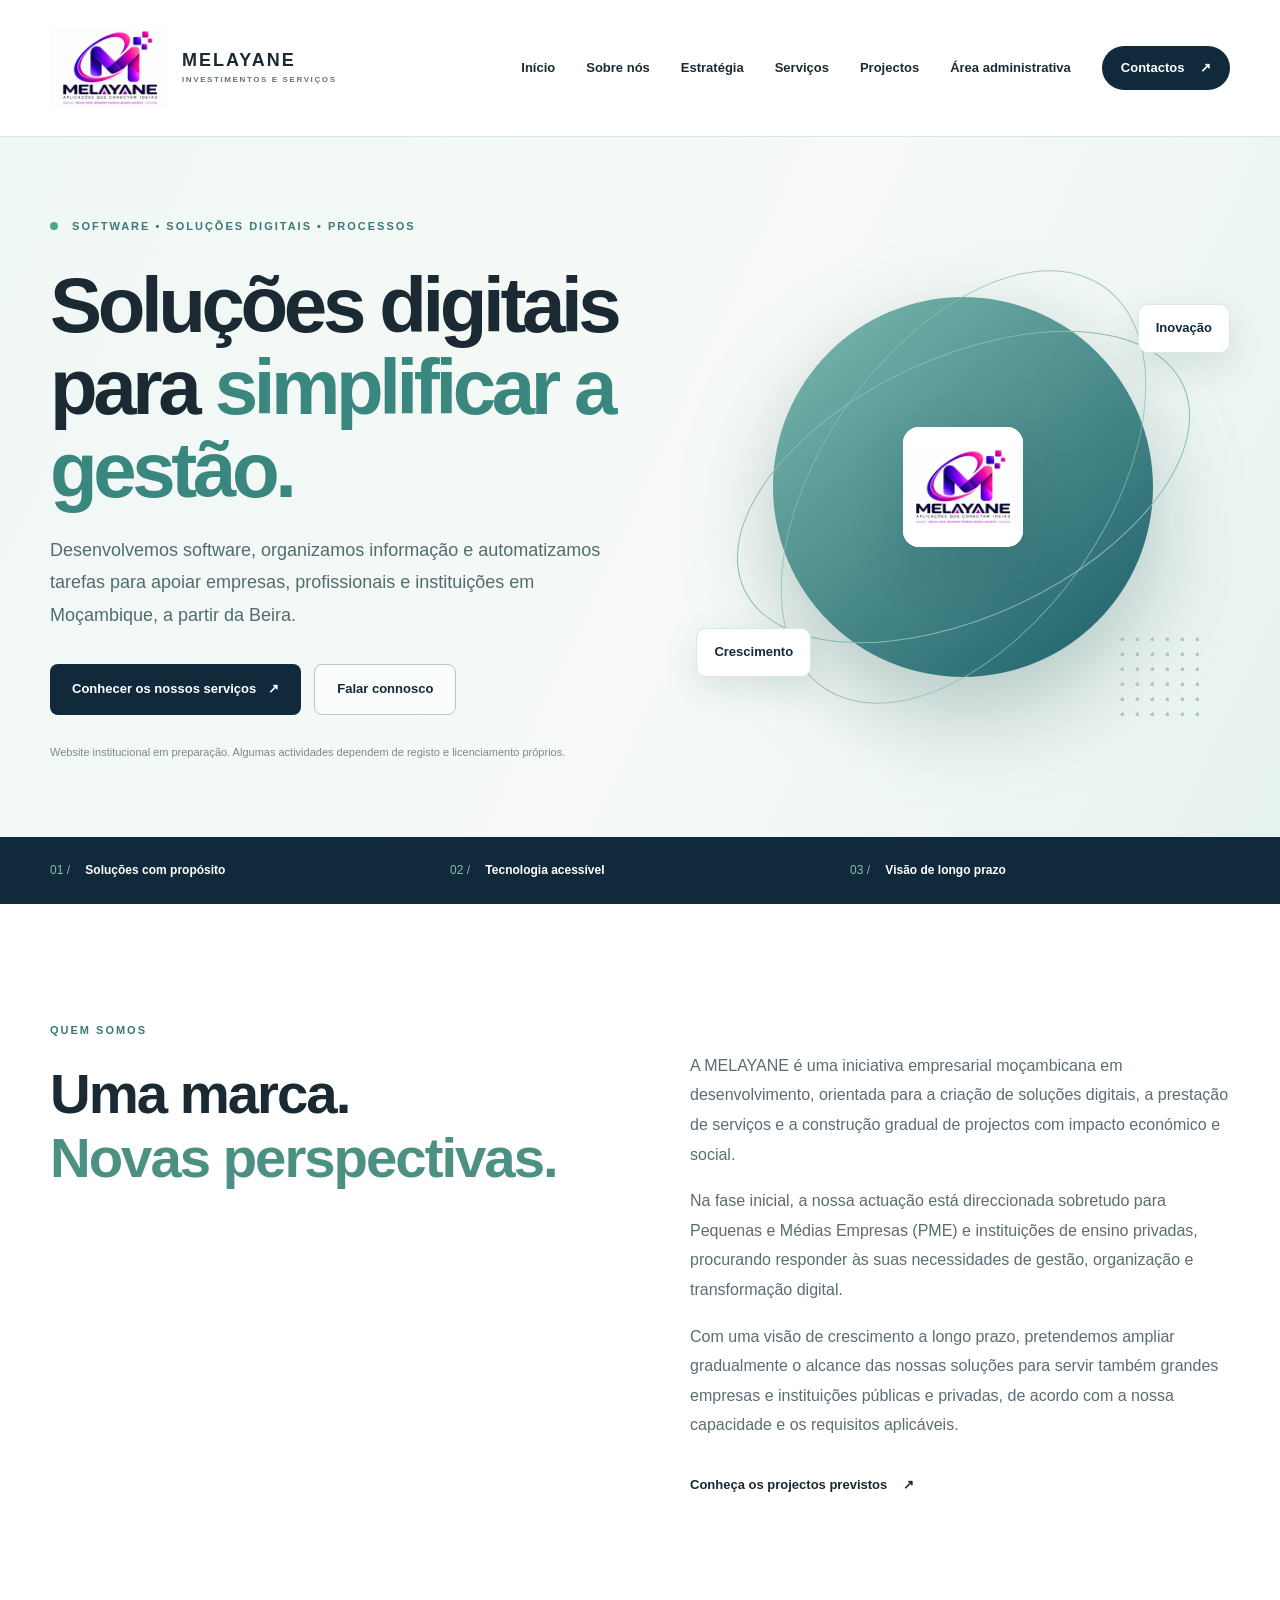
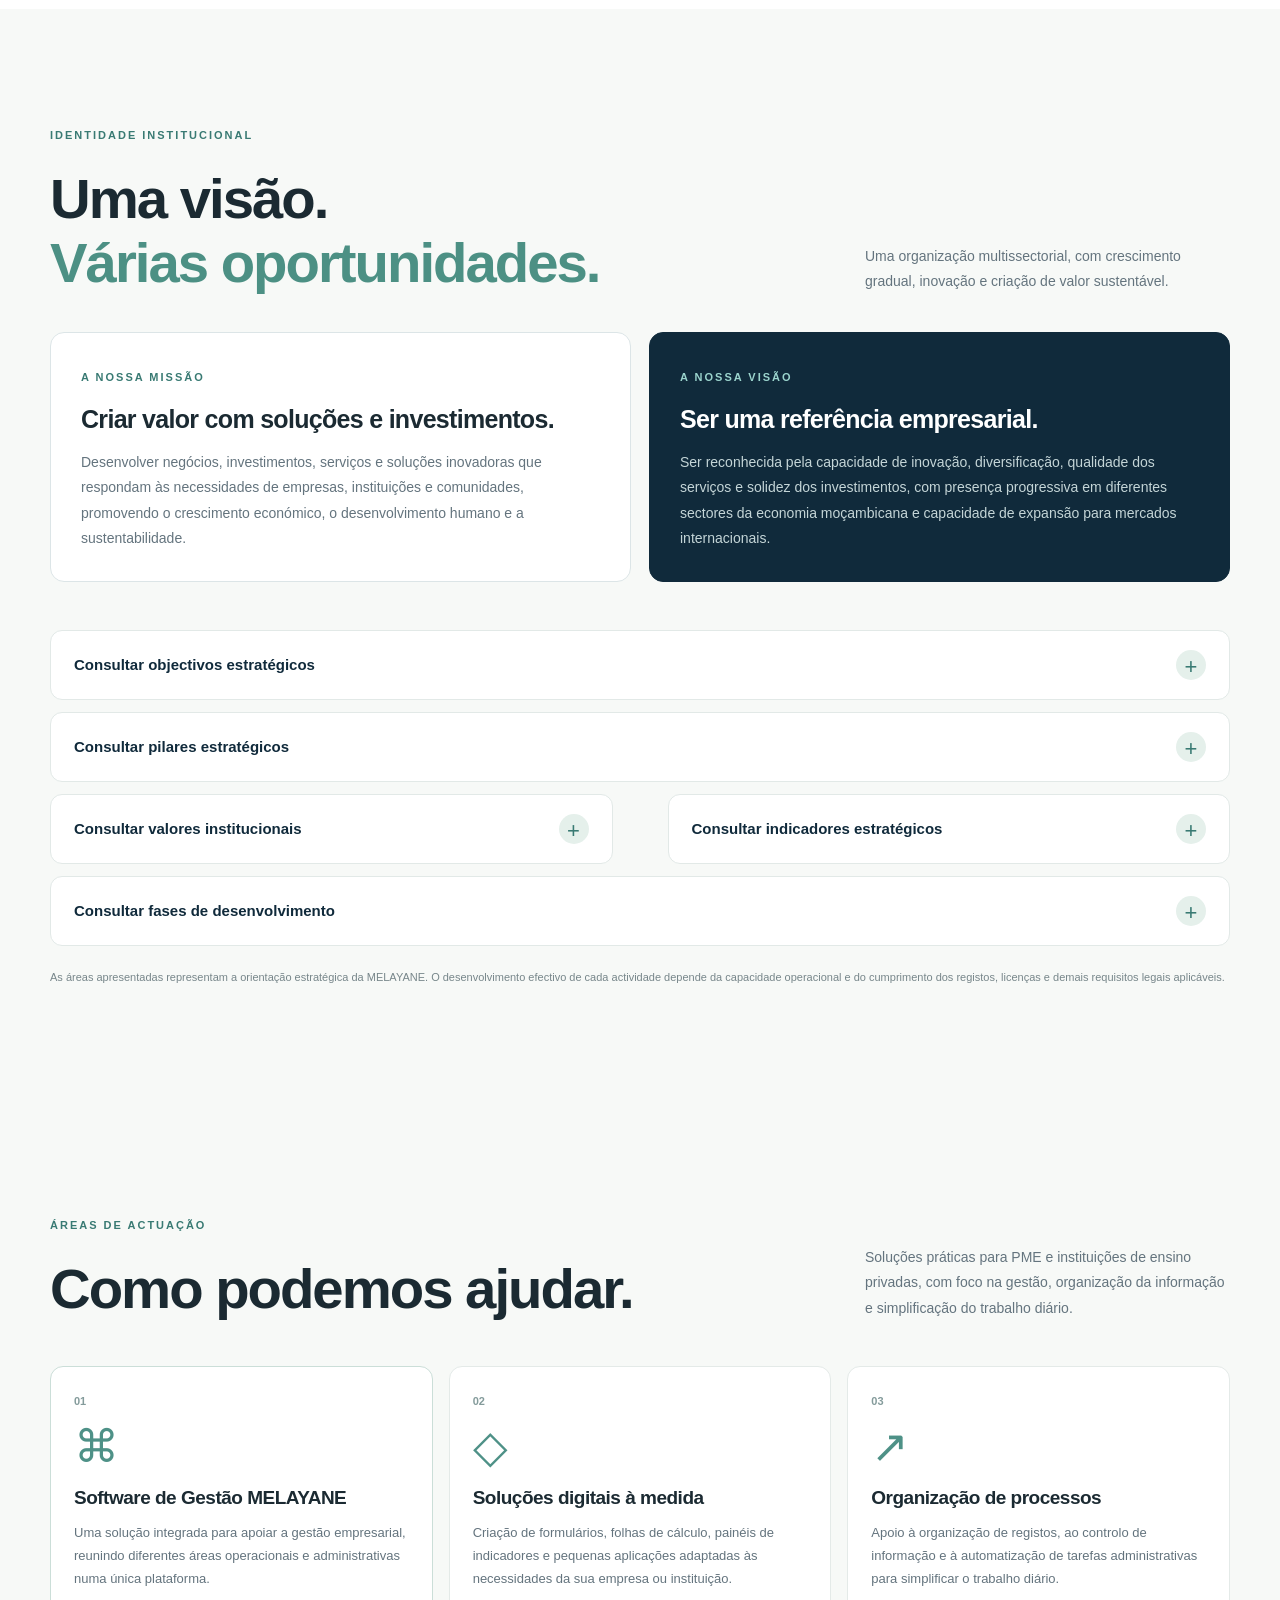
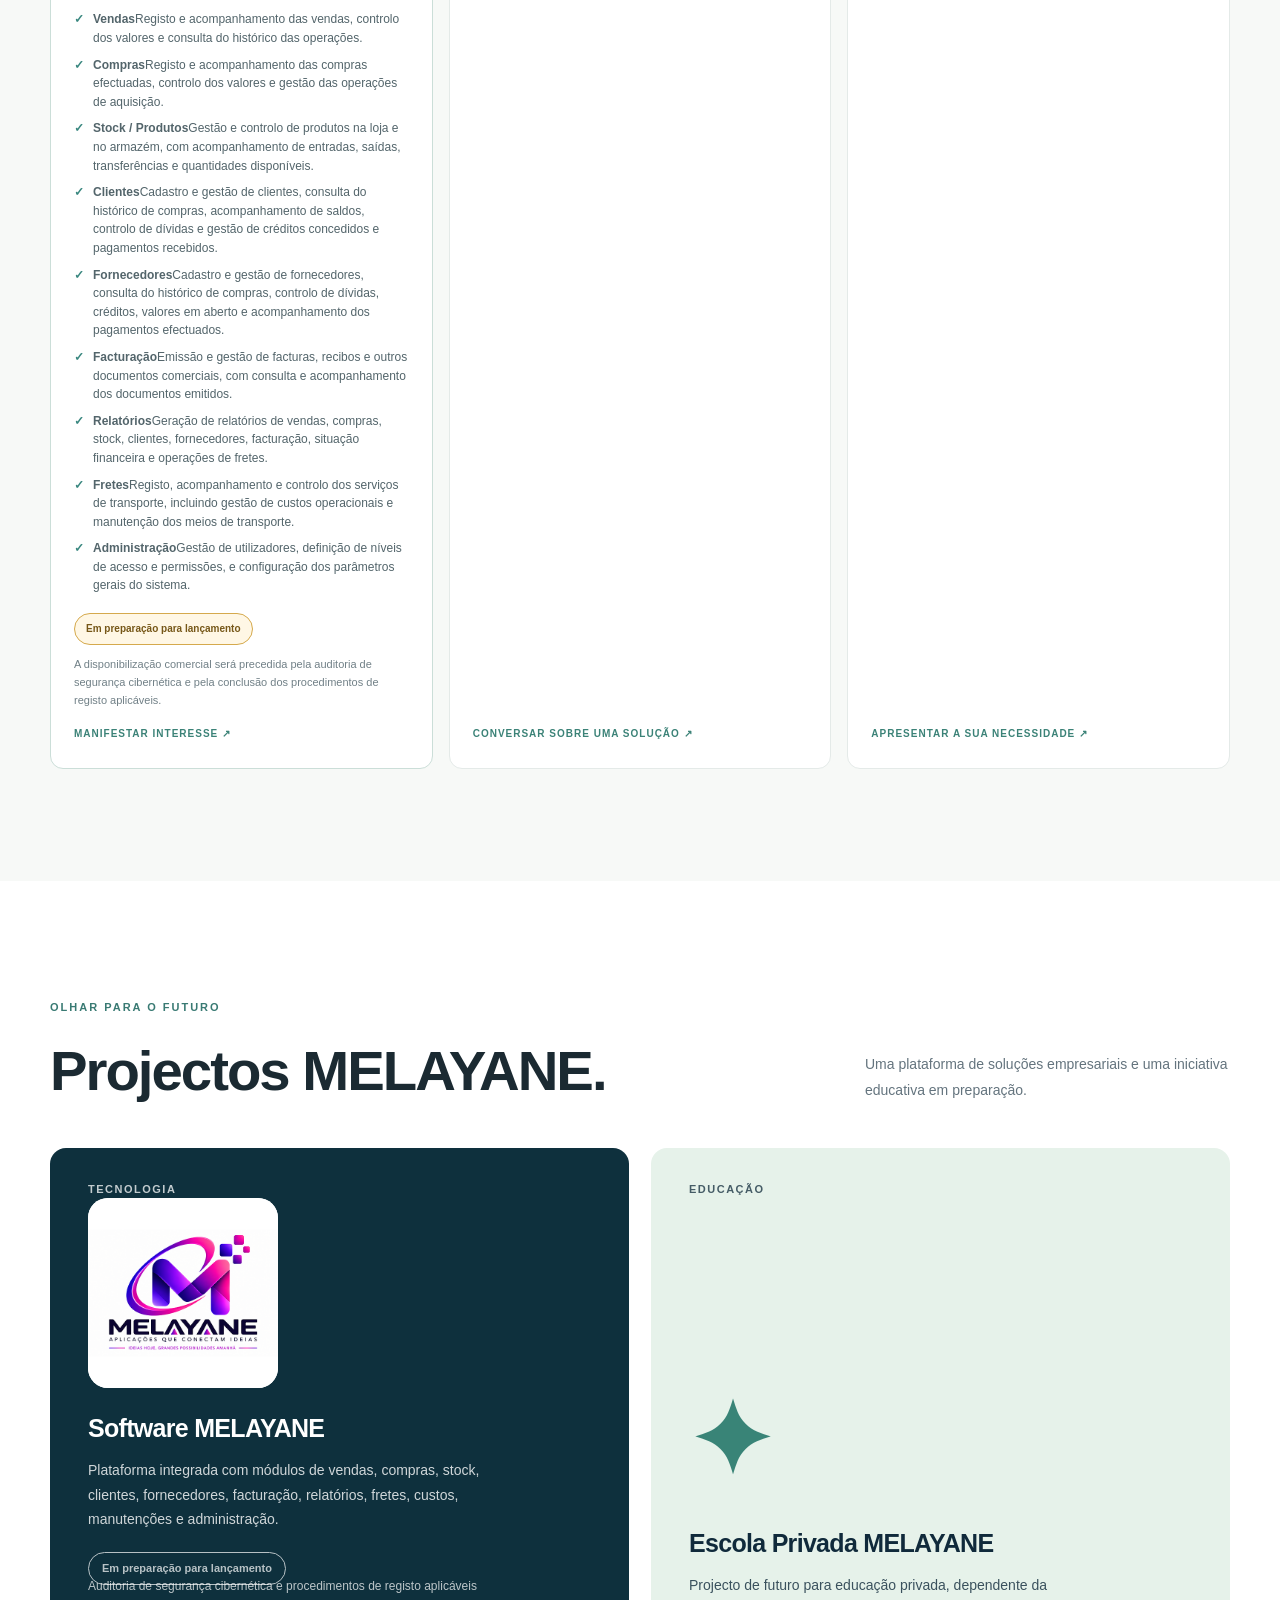
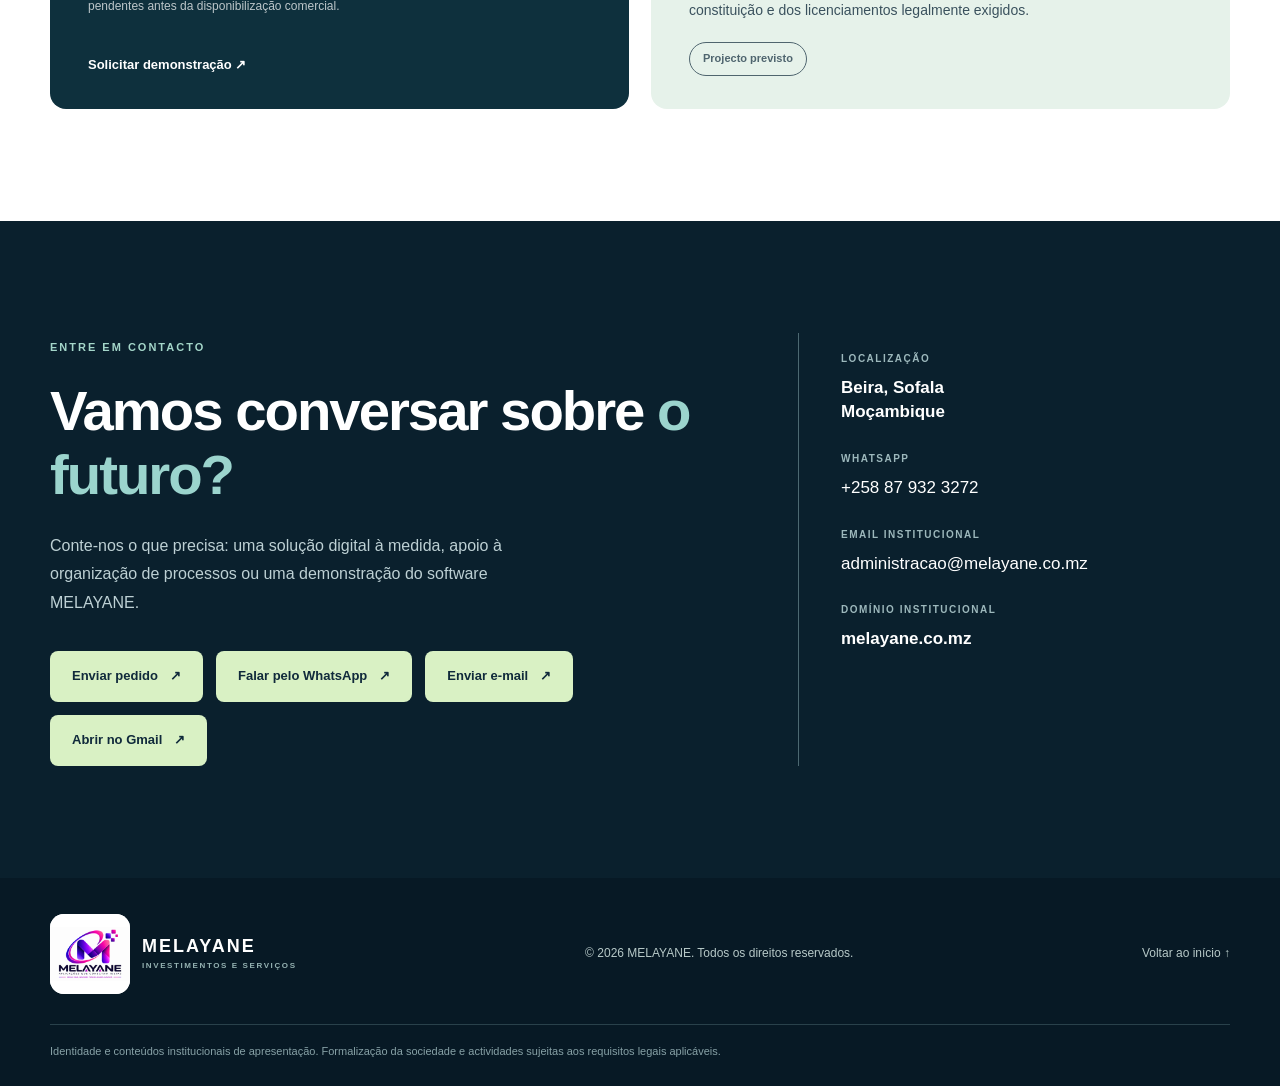
==== commit a71b34bb: "Adicionar descrições funcionais aos nove módulos MELAYANE" ====
--- a/index.html
+++ b/index.html
@@ -194,7 +194,17 @@
       <div class="container">
         <div class="section-heading"><div><span class="section-kicker">Áreas de actuação</span><h2 id="services-title">Como podemos ajudar.</h2></div><p>Soluções práticas para PME e instituições de ensino privadas, com foco na gestão, organização da informação e simplificação do trabalho diário.</p></div>
         <div class="services-grid">
-          <article class="service-card service-card-featured"><span class="service-num">01</span><div class="service-icon" aria-hidden="true">⌘</div><h3>Software de Gestão MELAYANE</h3><p>Uma solução integrada para apoiar a gestão empresarial, reunindo diferentes áreas operacionais e administrativas numa única plataforma.</p><ul class="software-modules"><li>Vendas</li><li>Compras</li><li>Stock / Produtos</li><li>Clientes</li><li>Fornecedores</li><li>Facturação</li><li>Relatórios</li><li>Fretes</li><li>Administração</li></ul><span class="software-launch-status">Em preparação para lançamento</span><p class="software-readiness">A disponibilização comercial será precedida pela auditoria de segurança cibernética e pela conclusão dos procedimentos de registo aplicáveis.</p><a class="service-foot text-link" href="mailto:administracao@melayane.co.mz?subject=Demonstra%C3%A7%C3%A3o%20do%20software%20MELAYANE">Manifestar interesse ↗</a></article>
+          <article class="service-card service-card-featured"><span class="service-num">01</span><div class="service-icon" aria-hidden="true">⌘</div><h3>Software de Gestão MELAYANE</h3><p>Uma solução integrada para apoiar a gestão empresarial, reunindo diferentes áreas operacionais e administrativas numa única plataforma.</p><ul class="software-modules">
+  <li><strong>Vendas</strong><span>Registo e acompanhamento das vendas, controlo dos valores e consulta do histórico das operações.</span></li>
+  <li><strong>Compras</strong><span>Registo e acompanhamento das compras efectuadas, controlo dos valores e gestão das operações de aquisição.</span></li>
+  <li><strong>Stock / Produtos</strong><span>Gestão e controlo de produtos na loja e no armazém, com acompanhamento de entradas, saídas, transferências e quantidades disponíveis.</span></li>
+  <li><strong>Clientes</strong><span>Cadastro e gestão de clientes, consulta do histórico de compras, acompanhamento de saldos, controlo de dívidas e gestão de créditos concedidos e pagamentos recebidos.</span></li>
+  <li><strong>Fornecedores</strong><span>Cadastro e gestão de fornecedores, consulta do histórico de compras, controlo de dívidas, créditos, valores em aberto e acompanhamento dos pagamentos efectuados.</span></li>
+  <li><strong>Facturação</strong><span>Emissão e gestão de facturas, recibos e outros documentos comerciais, com consulta e acompanhamento dos documentos emitidos.</span></li>
+  <li><strong>Relatórios</strong><span>Geração de relatórios de vendas, compras, stock, clientes, fornecedores, facturação, situação financeira e operações de fretes.</span></li>
+  <li><strong>Fretes</strong><span>Registo, acompanhamento e controlo dos serviços de transporte, incluindo gestão de custos operacionais e manutenção dos meios de transporte.</span></li>
+  <li><strong>Administração</strong><span>Gestão de utilizadores, definição de níveis de acesso e permissões, e configuração dos parâmetros gerais do sistema.</span></li>
+</ul><span class="software-launch-status">Em preparação para lançamento</span><p class="software-readiness">A disponibilização comercial será precedida pela auditoria de segurança cibernética e pela conclusão dos procedimentos de registo aplicáveis.</p><a class="service-foot text-link" href="mailto:administracao@melayane.co.mz?subject=Demonstra%C3%A7%C3%A3o%20do%20software%20MELAYANE">Manifestar interesse ↗</a></article>
           <article class="service-card"><span class="service-num">02</span><div class="service-icon" aria-hidden="true">◇</div><h3>Soluções digitais à medida</h3><p>Criação de formulários, folhas de cálculo, painéis de indicadores e pequenas aplicações adaptadas às necessidades da sua empresa ou instituição.</p><a class="service-foot text-link" href="#contactos">Conversar sobre uma solução ↗</a></article>
           <article class="service-card"><span class="service-num">03</span><div class="service-icon" aria-hidden="true">↗</div><h3>Organização de processos</h3><p>Apoio à organização de registos, ao controlo de informação e à automatização de tarefas administrativas para simplificar o trabalho diário.</p><a class="service-foot text-link" href="#contactos">Apresentar a sua necessidade ↗</a></article>
         </div>
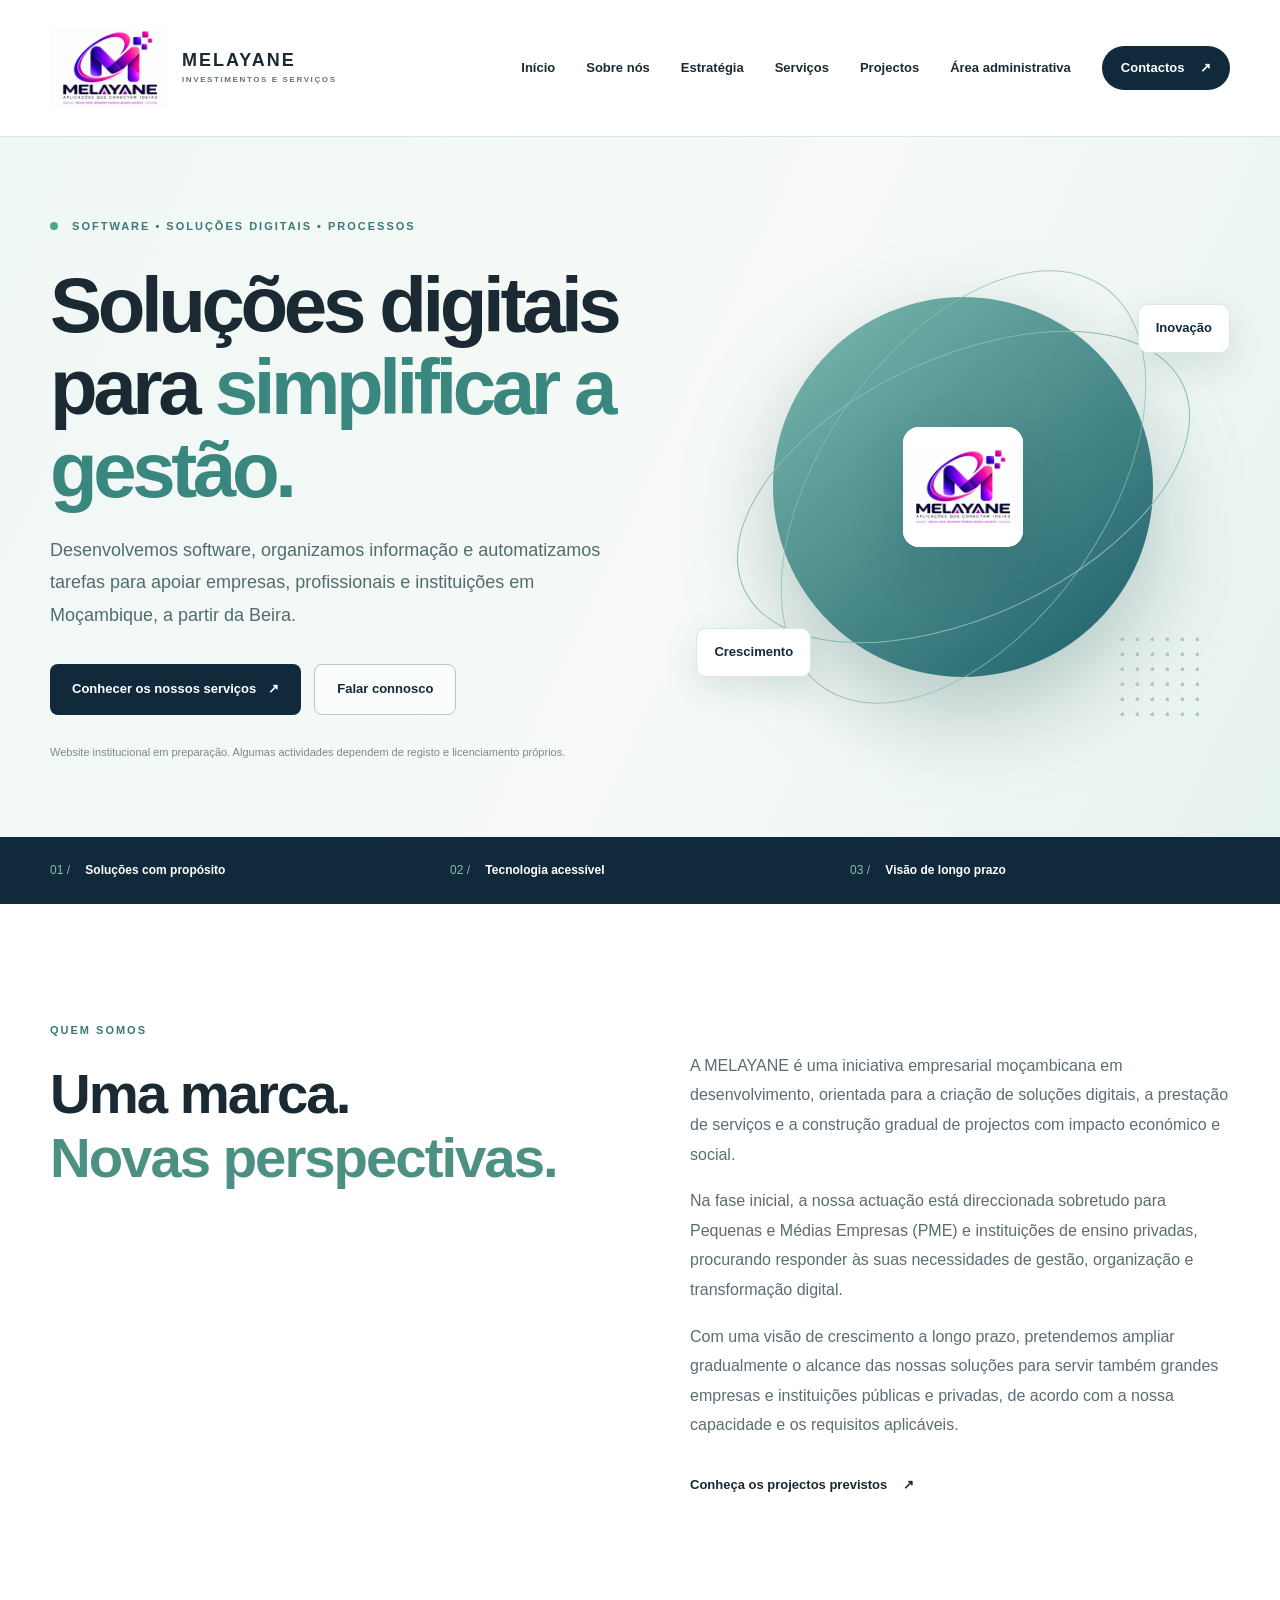
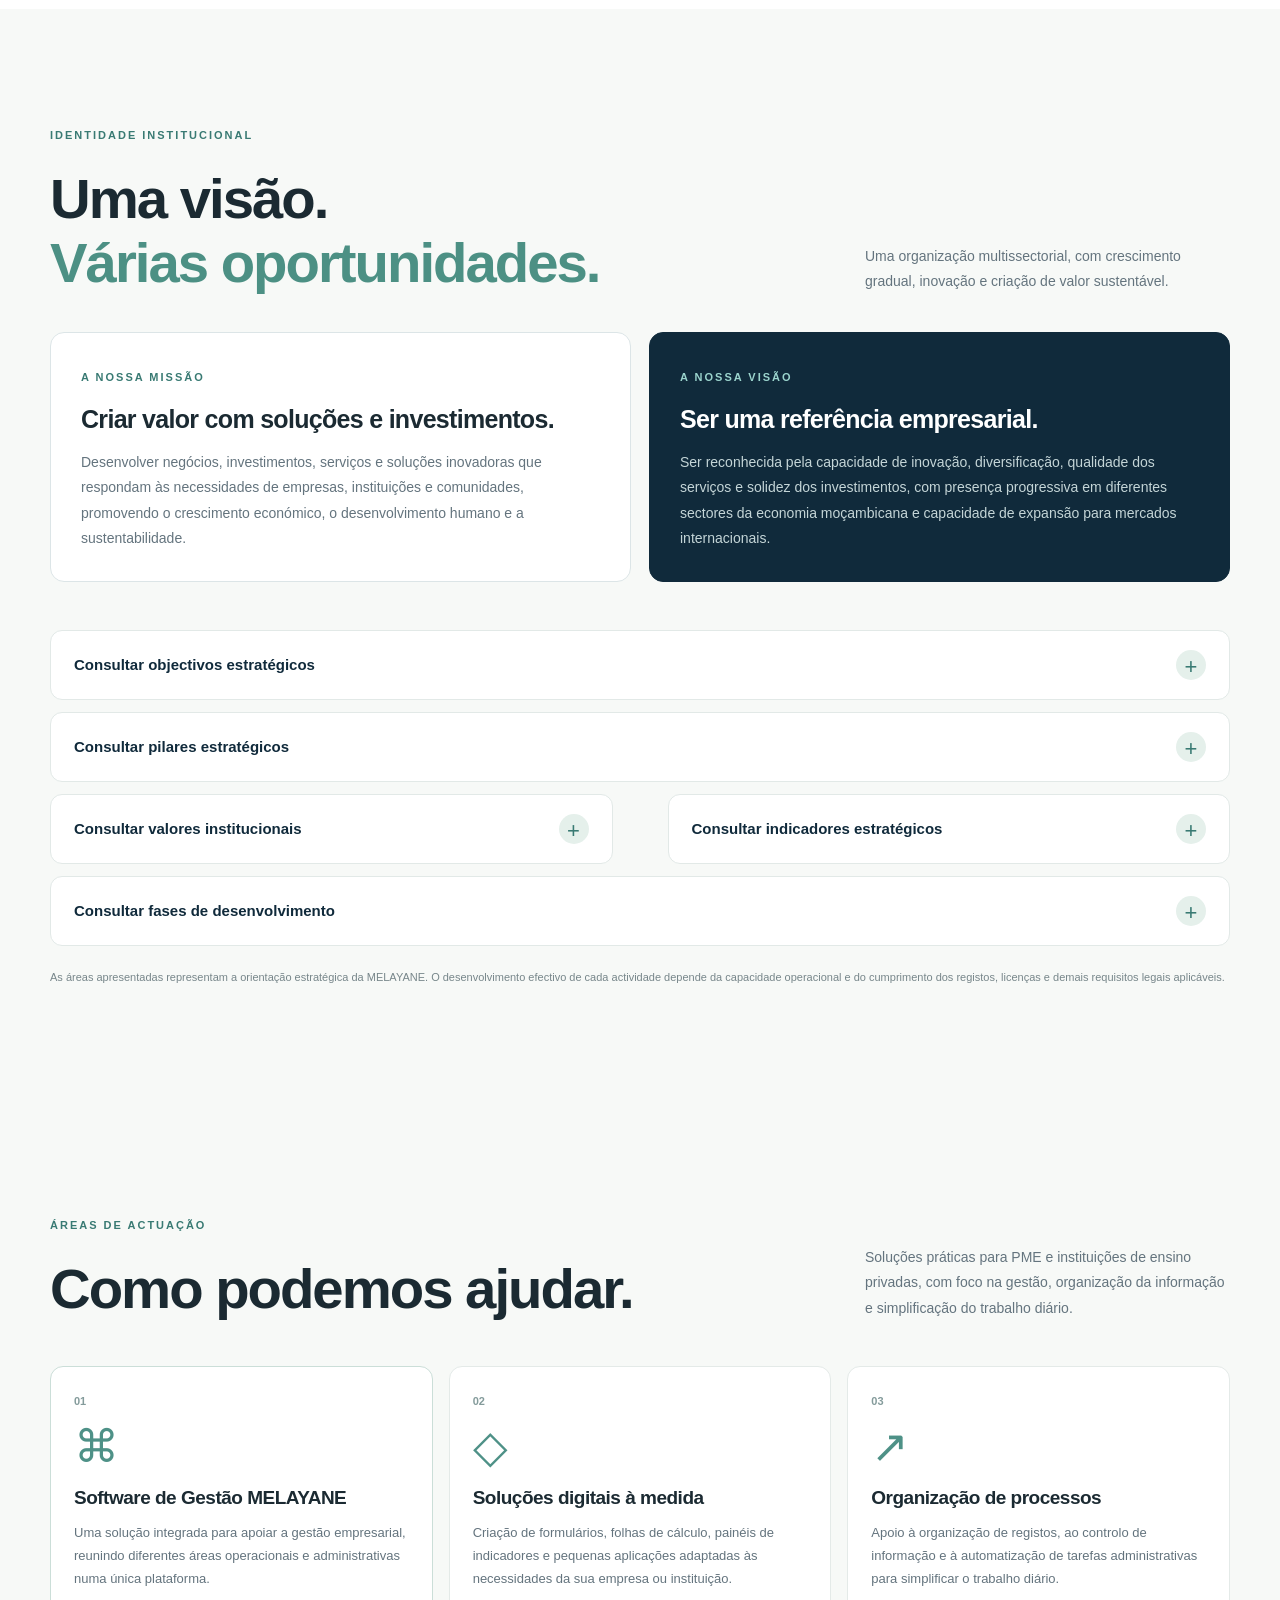
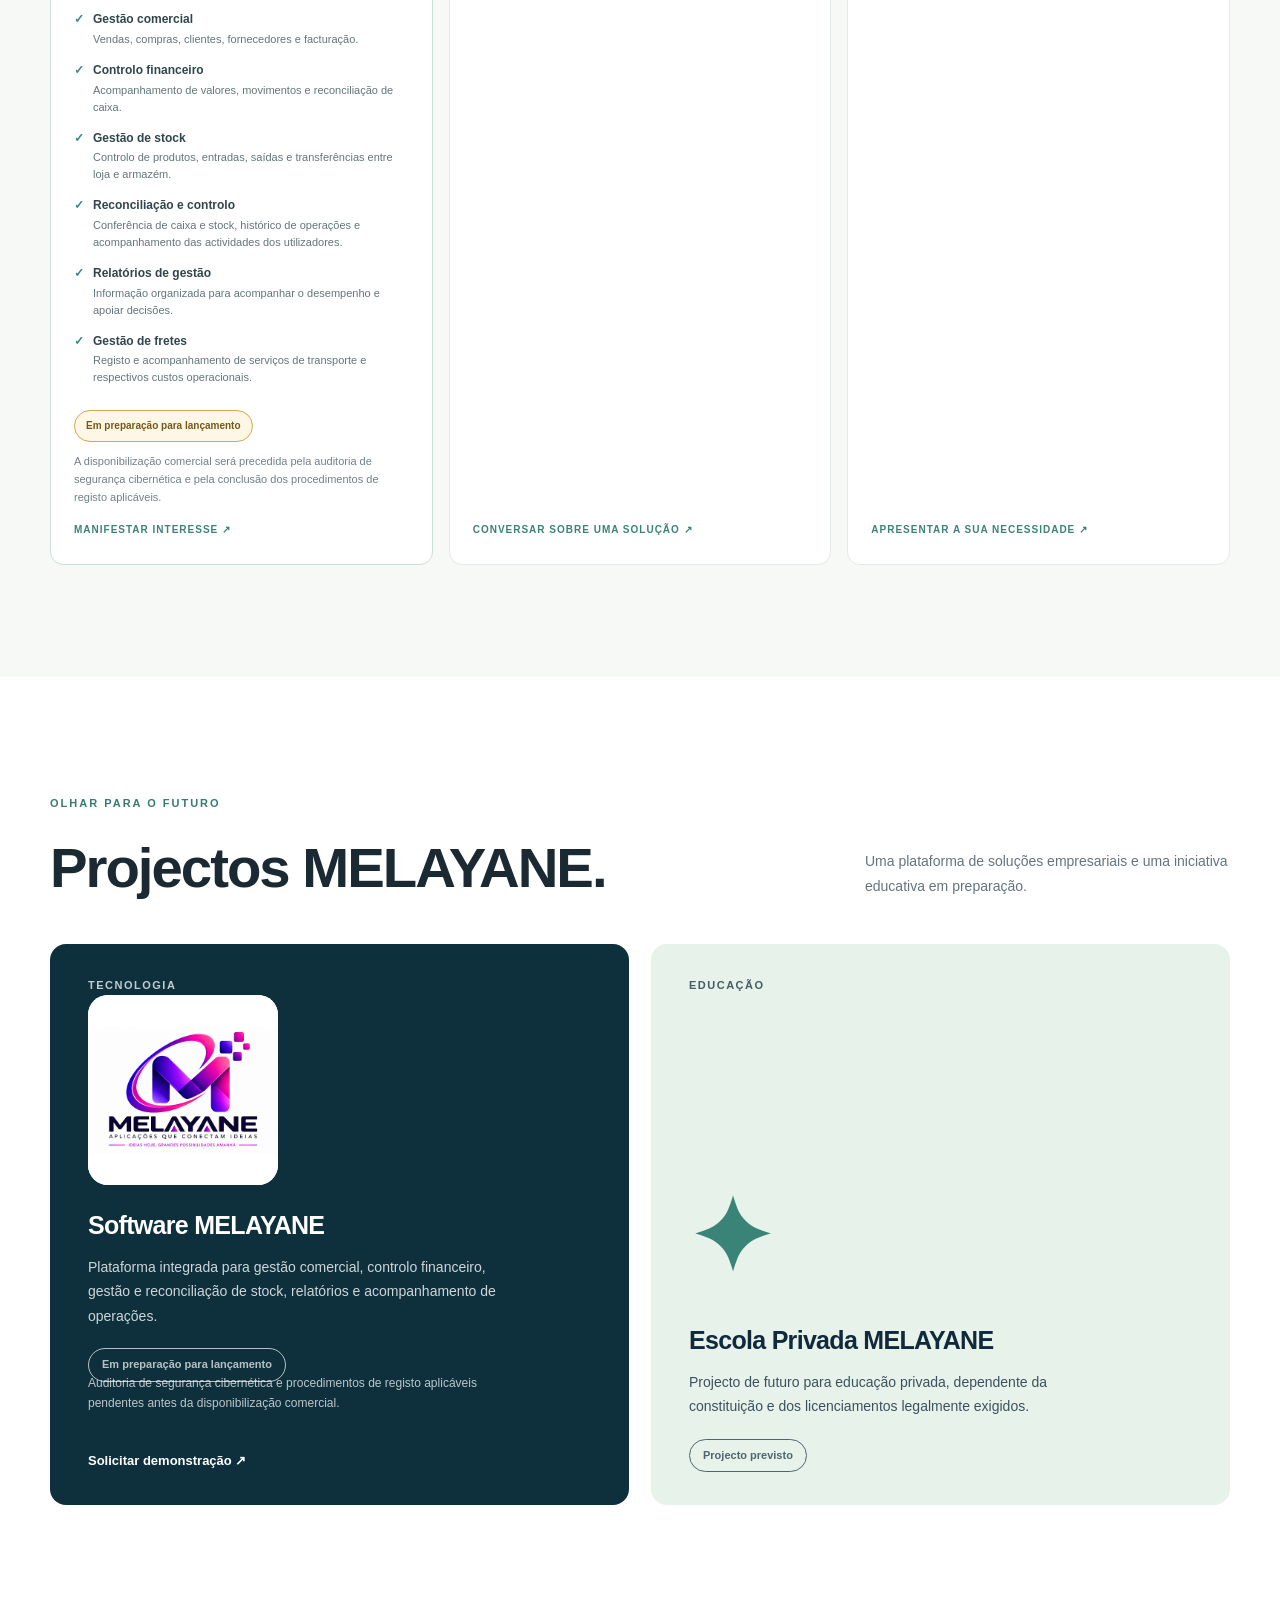
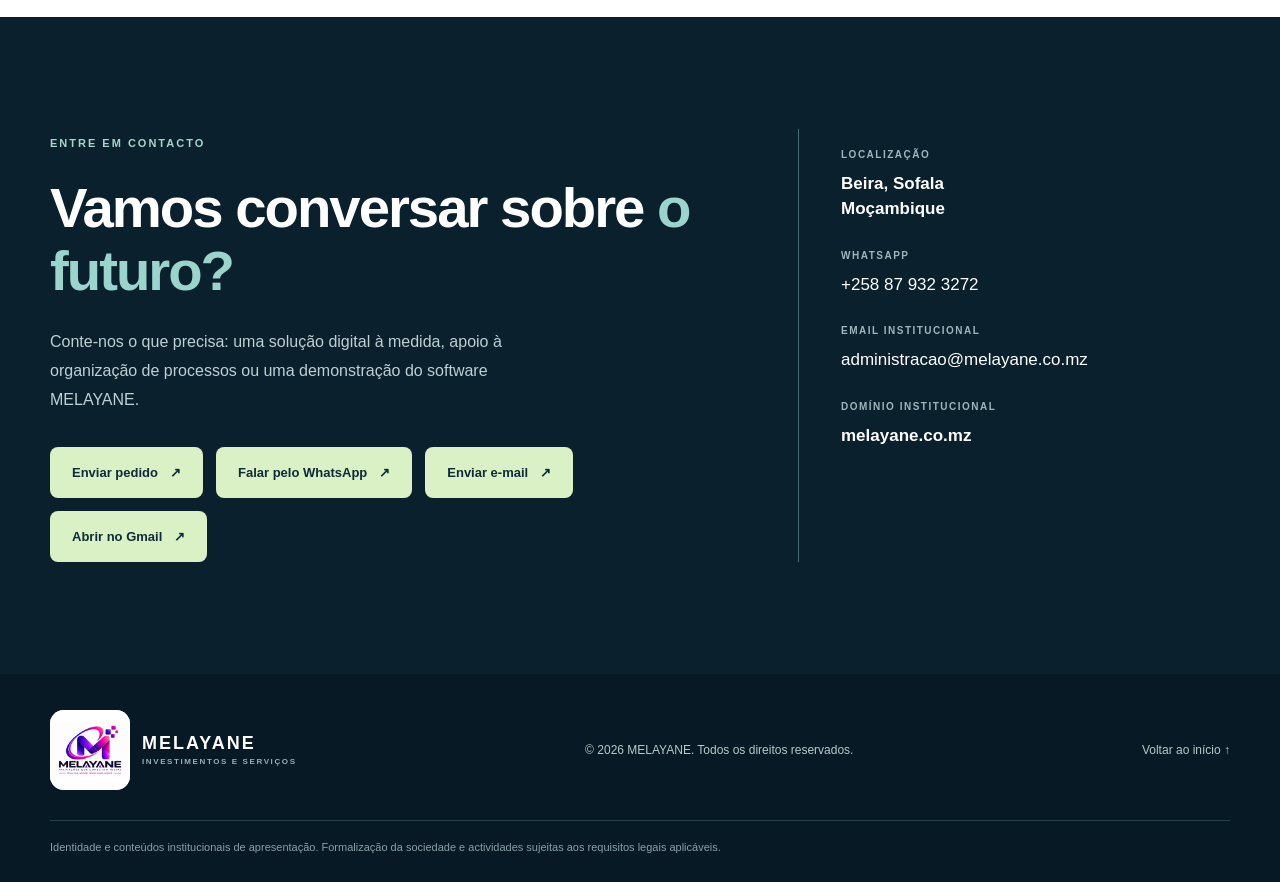
==== commit aa9993a1: "Simplifica apresentação dos benefícios do Software MELAYANE" ====
--- a/index.html
+++ b/index.html
@@ -195,15 +195,12 @@
         <div class="section-heading"><div><span class="section-kicker">Áreas de actuação</span><h2 id="services-title">Como podemos ajudar.</h2></div><p>Soluções práticas para PME e instituições de ensino privadas, com foco na gestão, organização da informação e simplificação do trabalho diário.</p></div>
         <div class="services-grid">
           <article class="service-card service-card-featured"><span class="service-num">01</span><div class="service-icon" aria-hidden="true">⌘</div><h3>Software de Gestão MELAYANE</h3><p>Uma solução integrada para apoiar a gestão empresarial, reunindo diferentes áreas operacionais e administrativas numa única plataforma.</p><ul class="software-modules">
-  <li><strong>Vendas</strong><span>Registo e acompanhamento das vendas, controlo dos valores e consulta do histórico das operações.</span></li>
-  <li><strong>Compras</strong><span>Registo e acompanhamento das compras efectuadas, controlo dos valores e gestão das operações de aquisição.</span></li>
-  <li><strong>Stock / Produtos</strong><span>Gestão e controlo de produtos na loja e no armazém, com acompanhamento de entradas, saídas, transferências e quantidades disponíveis.</span></li>
-  <li><strong>Clientes</strong><span>Cadastro e gestão de clientes, consulta do histórico de compras, acompanhamento de saldos, controlo de dívidas e gestão de créditos concedidos e pagamentos recebidos.</span></li>
-  <li><strong>Fornecedores</strong><span>Cadastro e gestão de fornecedores, consulta do histórico de compras, controlo de dívidas, créditos, valores em aberto e acompanhamento dos pagamentos efectuados.</span></li>
-  <li><strong>Facturação</strong><span>Emissão e gestão de facturas, recibos e outros documentos comerciais, com consulta e acompanhamento dos documentos emitidos.</span></li>
-  <li><strong>Relatórios</strong><span>Geração de relatórios de vendas, compras, stock, clientes, fornecedores, facturação, situação financeira e operações de fretes.</span></li>
-  <li><strong>Fretes</strong><span>Registo, acompanhamento e controlo dos serviços de transporte, incluindo gestão de custos operacionais e manutenção dos meios de transporte.</span></li>
-  <li><strong>Administração</strong><span>Gestão de utilizadores, definição de níveis de acesso e permissões, e configuração dos parâmetros gerais do sistema.</span></li>
+  <li><strong>Gestão comercial</strong><span>Vendas, compras, clientes, fornecedores e facturação.</span></li>
+  <li><strong>Controlo financeiro</strong><span>Acompanhamento de valores, movimentos e reconciliação de caixa.</span></li>
+  <li><strong>Gestão de stock</strong><span>Controlo de produtos, entradas, saídas e transferências entre loja e armazém.</span></li>
+  <li><strong>Reconciliação e controlo</strong><span>Conferência de caixa e stock, histórico de operações e acompanhamento das actividades dos utilizadores.</span></li>
+  <li><strong>Relatórios de gestão</strong><span>Informação organizada para acompanhar o desempenho e apoiar decisões.</span></li>
+  <li><strong>Gestão de fretes</strong><span>Registo e acompanhamento de serviços de transporte e respectivos custos operacionais.</span></li>
 </ul><span class="software-launch-status">Em preparação para lançamento</span><p class="software-readiness">A disponibilização comercial será precedida pela auditoria de segurança cibernética e pela conclusão dos procedimentos de registo aplicáveis.</p><a class="service-foot text-link" href="mailto:administracao@melayane.co.mz?subject=Demonstra%C3%A7%C3%A3o%20do%20software%20MELAYANE">Manifestar interesse ↗</a></article>
           <article class="service-card"><span class="service-num">02</span><div class="service-icon" aria-hidden="true">◇</div><h3>Soluções digitais à medida</h3><p>Criação de formulários, folhas de cálculo, painéis de indicadores e pequenas aplicações adaptadas às necessidades da sua empresa ou instituição.</p><a class="service-foot text-link" href="#contactos">Conversar sobre uma solução ↗</a></article>
           <article class="service-card"><span class="service-num">03</span><div class="service-icon" aria-hidden="true">↗</div><h3>Organização de processos</h3><p>Apoio à organização de registos, ao controlo de informação e à automatização de tarefas administrativas para simplificar o trabalho diário.</p><a class="service-foot text-link" href="#contactos">Apresentar a sua necessidade ↗</a></article>
@@ -215,7 +212,7 @@
       <div class="container">
         <div class="section-heading"><div><span class="section-kicker">Olhar para o futuro</span><h2 id="projects-title">Projectos MELAYANE.</h2></div><p>Uma plataforma de soluções empresariais e uma iniciativa educativa em preparação.</p></div>
         <div class="project-grid">
-          <article class="project-card project-tech"><span class="project-label">Tecnologia</span><div class="project-symbol project-logo-wrap"><img class="project-logo" src="assets/icon-melayane-512.png" alt="Logótipo MELAYANE" width="160" height="160" loading="lazy"></div><h3>Software MELAYANE</h3><p>Plataforma integrada com módulos de vendas, compras, stock, clientes, fornecedores, facturação, relatórios, fretes, custos, manutenções e administração.</p><span class="project-status">Em preparação para lançamento</span><p class="project-readiness">Auditoria de segurança cibernética e procedimentos de registo aplicáveis pendentes antes da disponibilização comercial.</p><a class="text-link" href="mailto:administracao@melayane.co.mz?subject=Demonstra%C3%A7%C3%A3o%20do%20software%20MELAYANE">Solicitar demonstração ↗</a></article>
+          <article class="project-card project-tech"><span class="project-label">Tecnologia</span><div class="project-symbol project-logo-wrap"><img class="project-logo" src="assets/icon-melayane-512.png" alt="Logótipo MELAYANE" width="160" height="160" loading="lazy"></div><h3>Software MELAYANE</h3><p>Plataforma integrada para gestão comercial, controlo financeiro, gestão e reconciliação de stock, relatórios e acompanhamento de operações.</p><span class="project-status">Em preparação para lançamento</span><p class="project-readiness">Auditoria de segurança cibernética e procedimentos de registo aplicáveis pendentes antes da disponibilização comercial.</p><a class="text-link" href="mailto:administracao@melayane.co.mz?subject=Demonstra%C3%A7%C3%A3o%20do%20software%20MELAYANE">Solicitar demonstração ↗</a></article>
           <article class="project-card project-edu"><span class="project-label">Educação</span><div class="project-symbol" aria-hidden="true">✦</div><h3>Escola Privada MELAYANE</h3><p>Projecto de futuro para educação privada, dependente da constituição e dos licenciamentos legalmente exigidos.</p><span class="project-status">Projecto previsto</span></article>
         </div>
       </div>
--- a/styles.css
+++ b/styles.css
@@ -77,3 +77,9 @@
 .service-card .software-readiness{font-size:11px;line-height:1.65;margin:0 0 16px;color:#718087}
 .project-readiness{font-size:12px!important;line-height:1.65!important;opacity:.72!important;margin-top:-8px!important}
 @media(min-width:801px){.services-grid{align-items:stretch}.service-card-featured{grid-row:span 1}}
+
+
+/* Descrições funcionais dos módulos do Software de Gestão MELAYANE */
+.software-modules li{padding-left:19px;margin-bottom:5px}
+.software-modules li strong{display:block;color:#30464b;font-size:12px;font-weight:800;margin-bottom:2px}
+.software-modules li span{display:block;color:#64757a;font-size:11px;line-height:1.55}
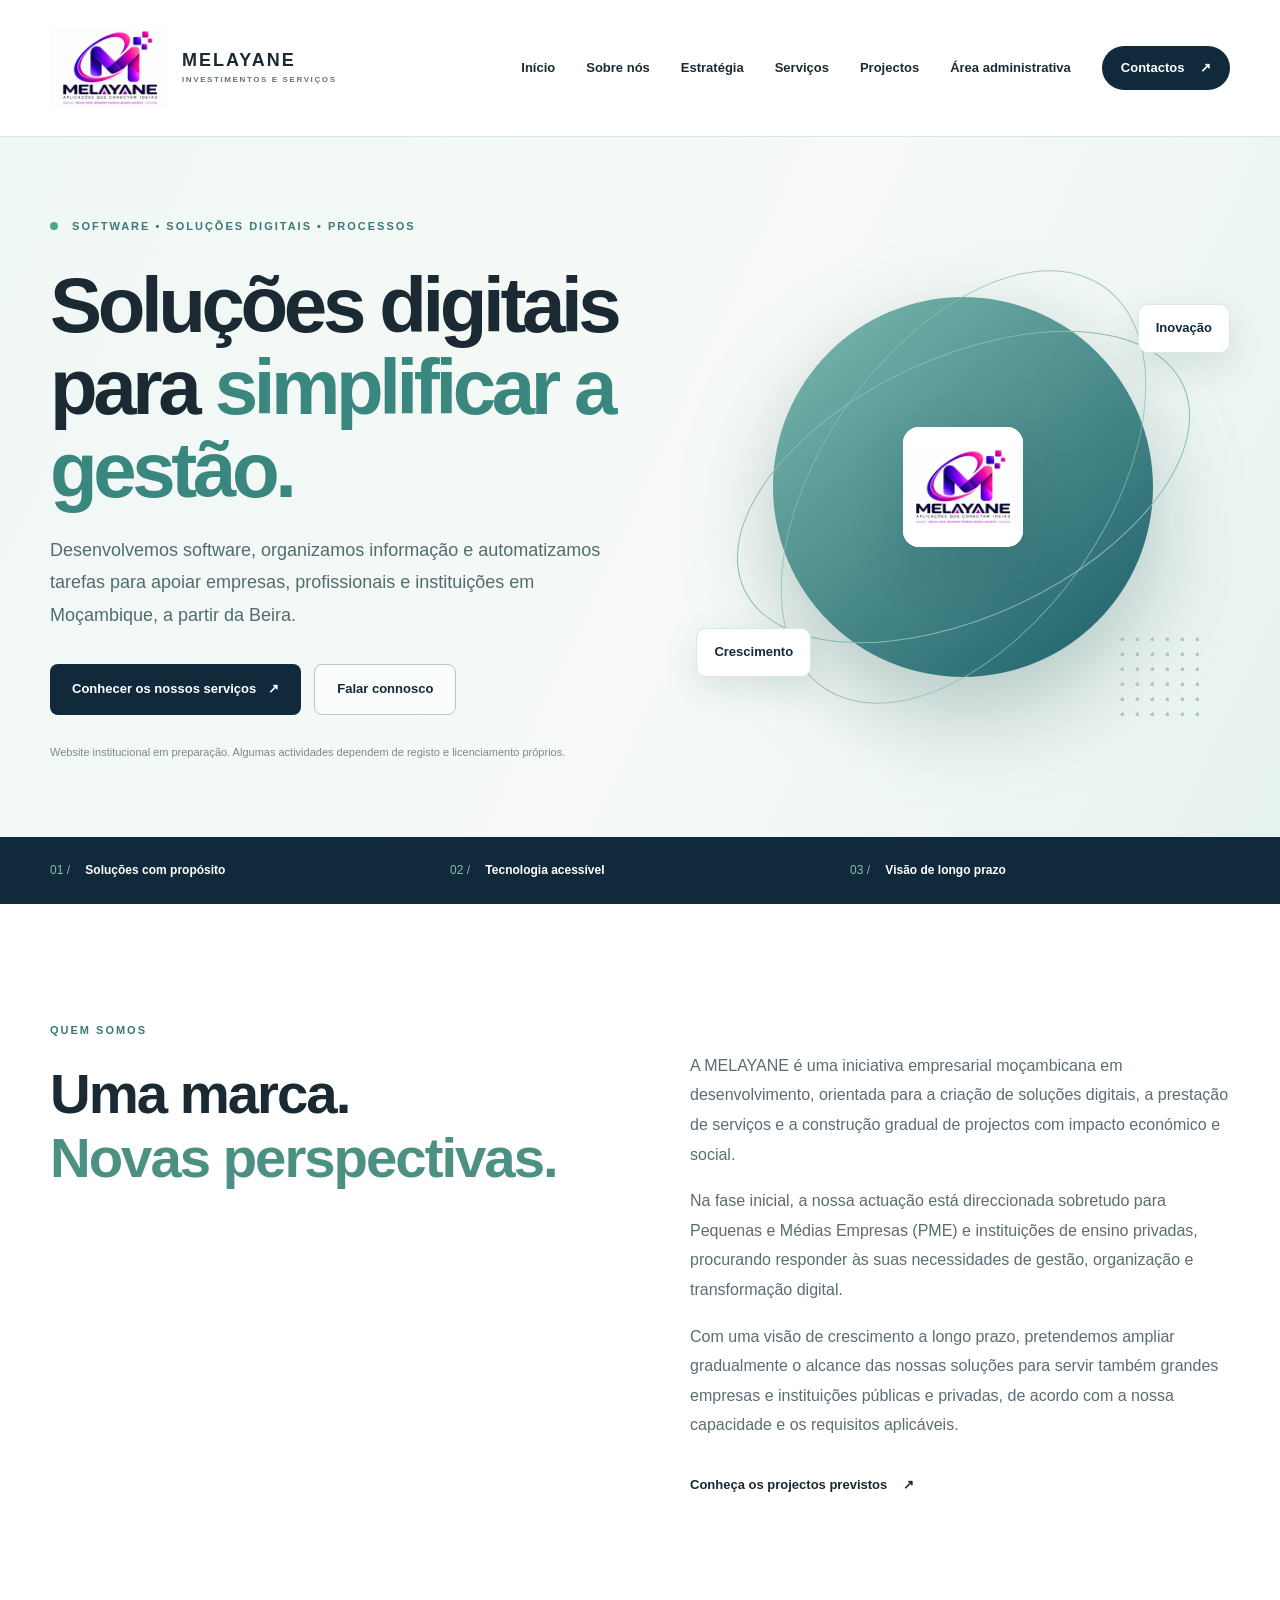
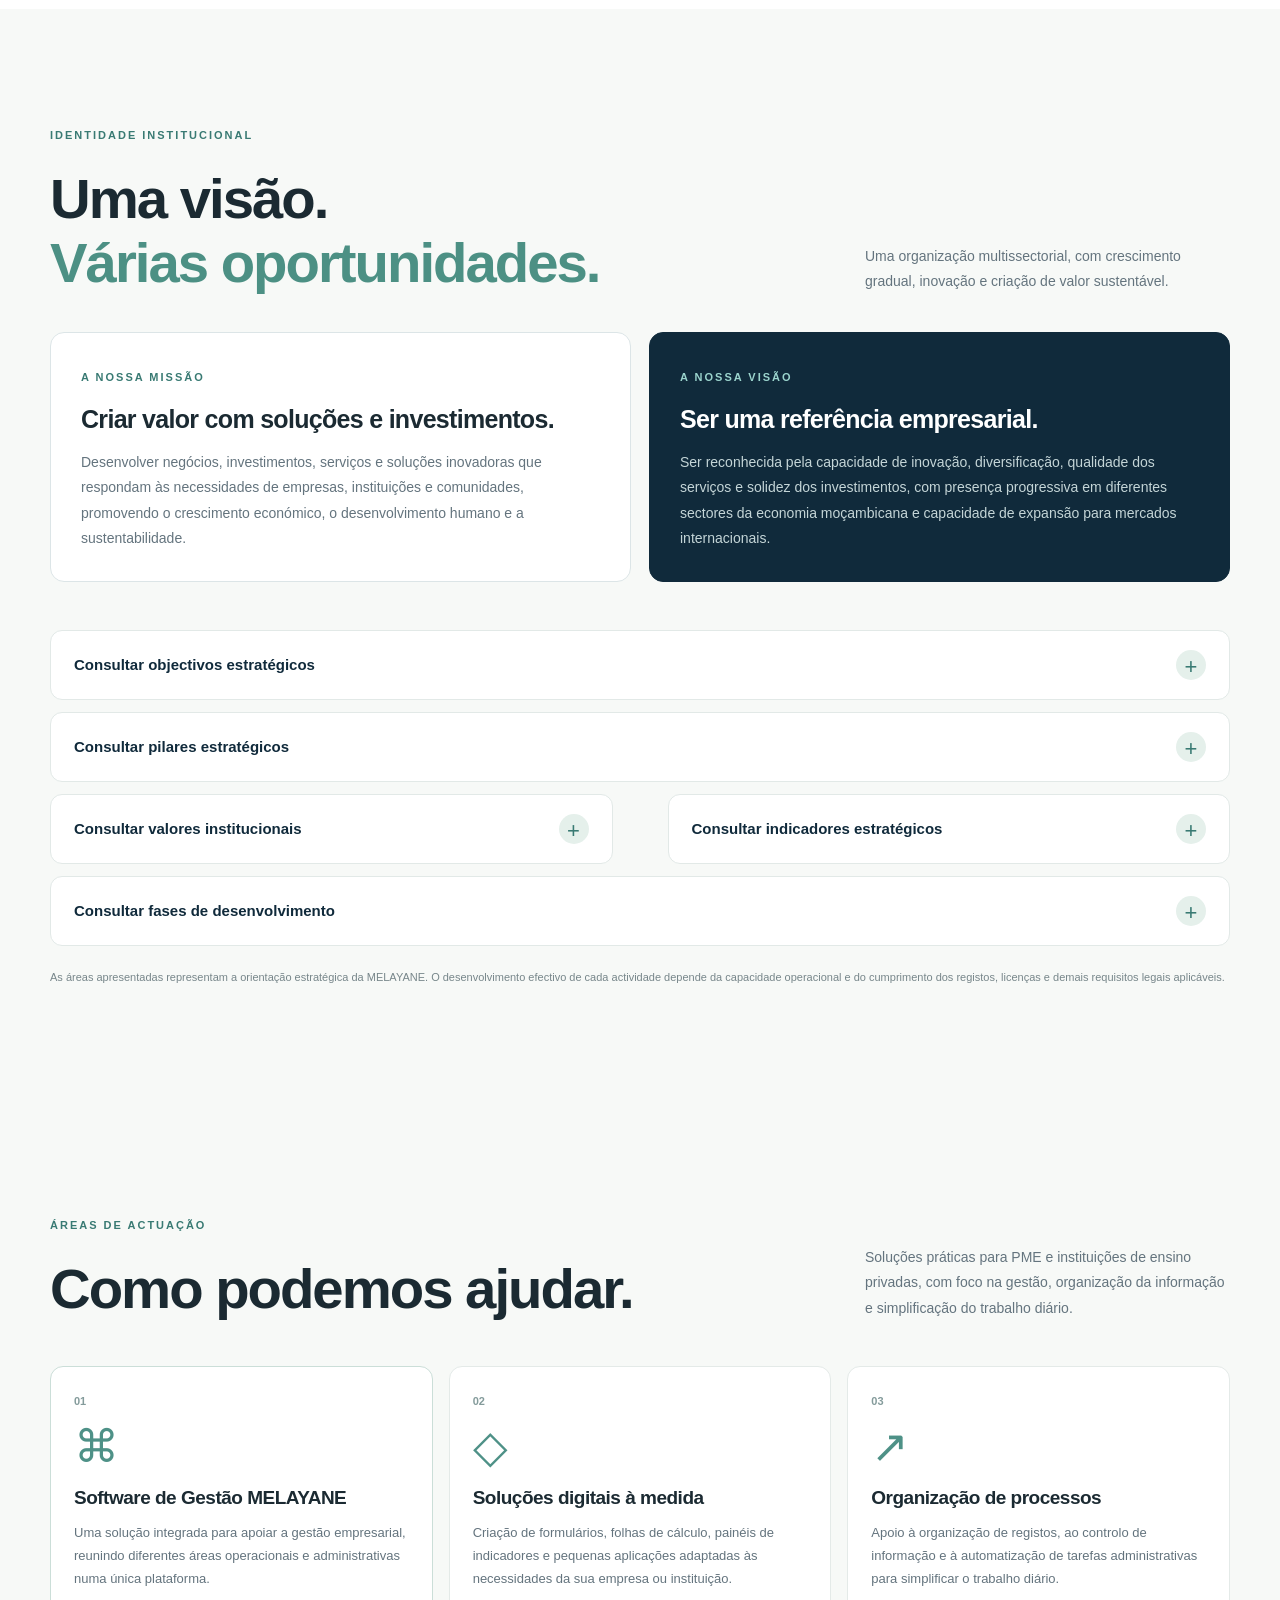
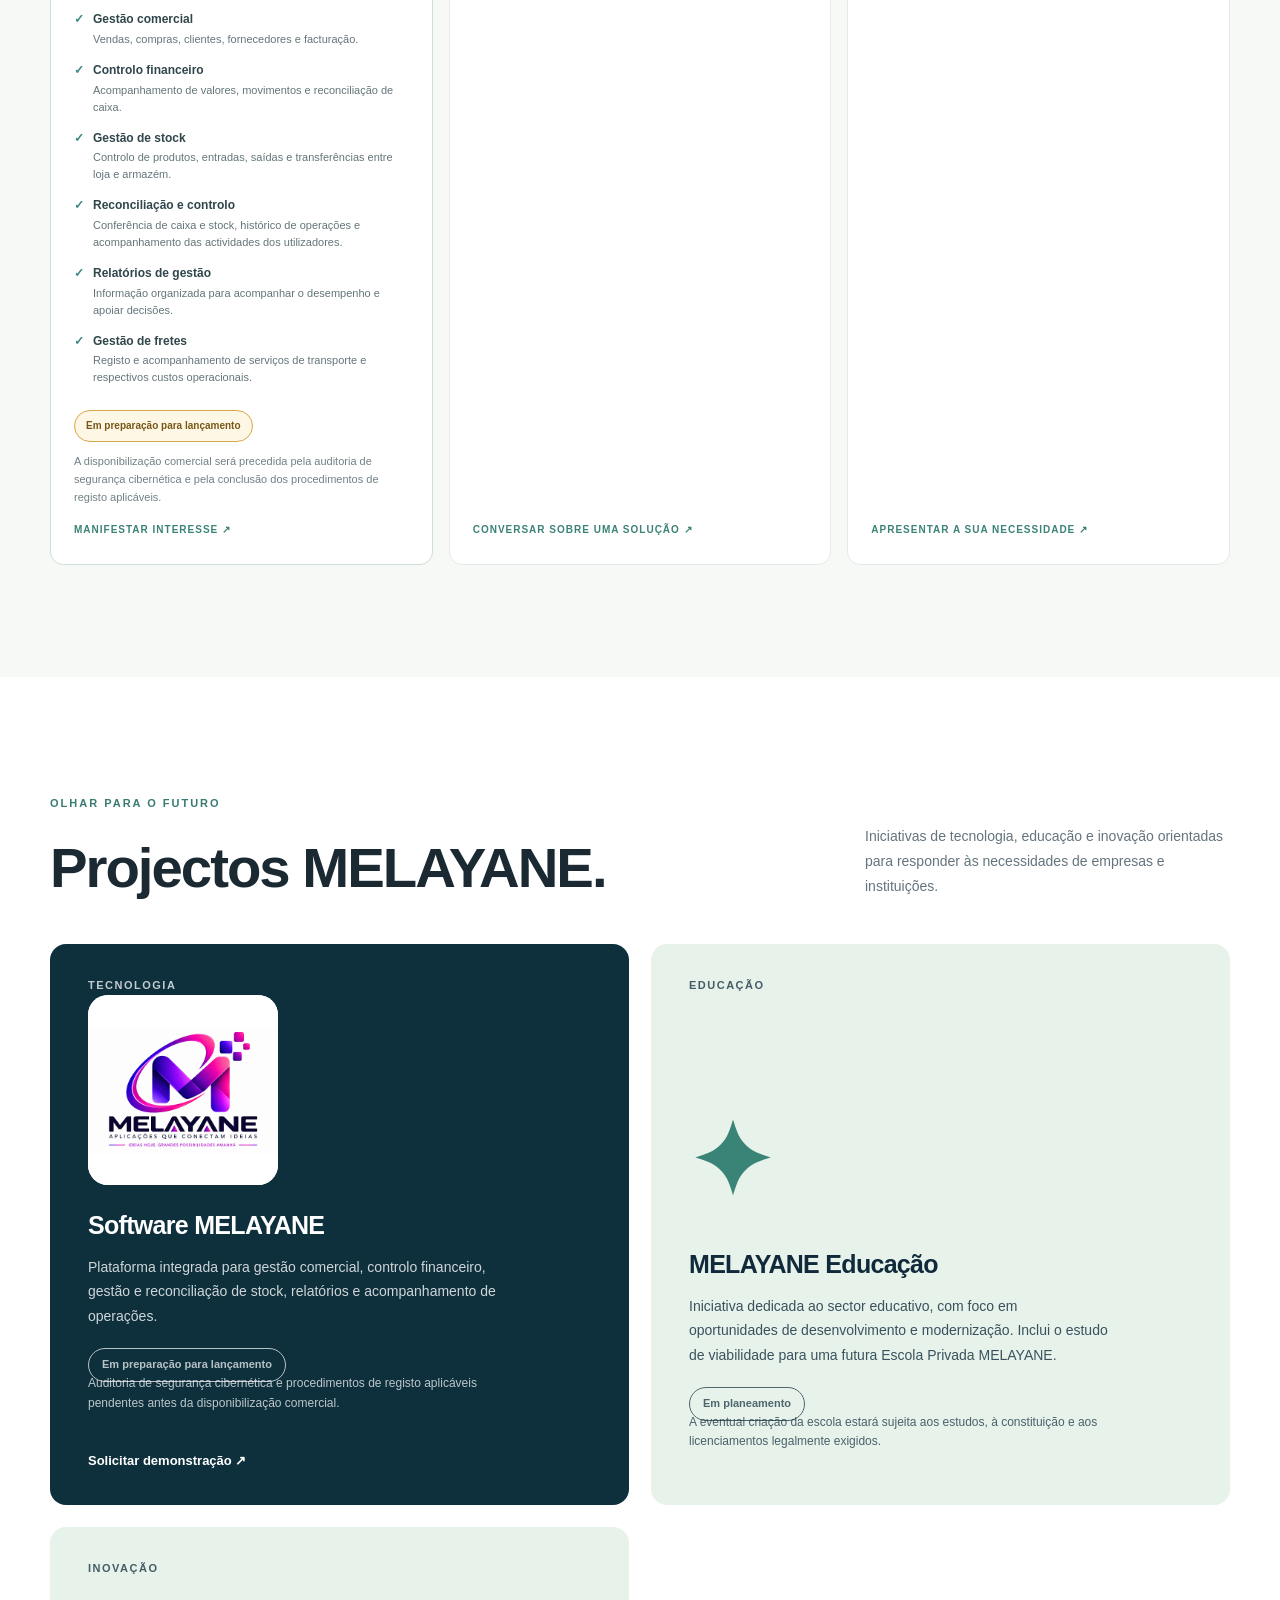
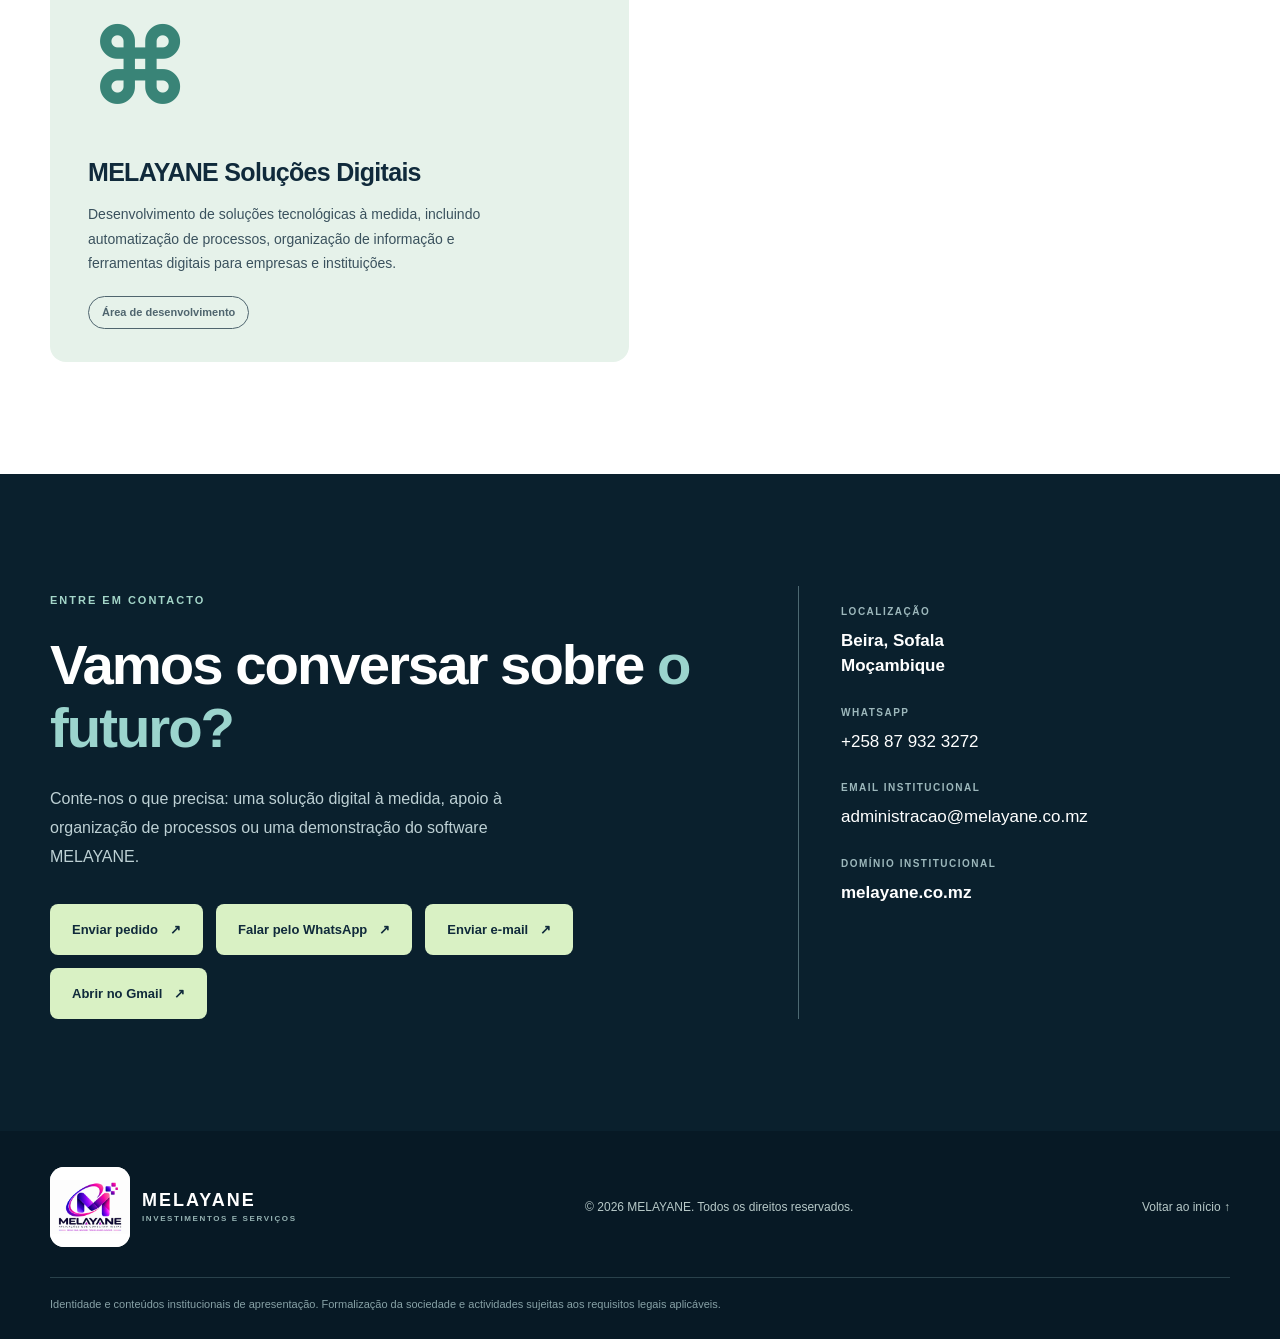
==== commit 6a3400d7: "Organiza os projectos MELAYANE em tres iniciativas" ====
--- a/index.html
+++ b/index.html
@@ -210,10 +210,11 @@
 
     <section id="projectos" class="section projects" aria-labelledby="projects-title">
       <div class="container">
-        <div class="section-heading"><div><span class="section-kicker">Olhar para o futuro</span><h2 id="projects-title">Projectos MELAYANE.</h2></div><p>Uma plataforma de soluções empresariais e uma iniciativa educativa em preparação.</p></div>
+        <div class="section-heading"><div><span class="section-kicker">Olhar para o futuro</span><h2 id="projects-title">Projectos MELAYANE.</h2></div><p>Iniciativas de tecnologia, educação e inovação orientadas para responder às necessidades de empresas e instituições.</p></div>
         <div class="project-grid">
           <article class="project-card project-tech"><span class="project-label">Tecnologia</span><div class="project-symbol project-logo-wrap"><img class="project-logo" src="assets/icon-melayane-512.png" alt="Logótipo MELAYANE" width="160" height="160" loading="lazy"></div><h3>Software MELAYANE</h3><p>Plataforma integrada para gestão comercial, controlo financeiro, gestão e reconciliação de stock, relatórios e acompanhamento de operações.</p><span class="project-status">Em preparação para lançamento</span><p class="project-readiness">Auditoria de segurança cibernética e procedimentos de registo aplicáveis pendentes antes da disponibilização comercial.</p><a class="text-link" href="mailto:administracao@melayane.co.mz?subject=Demonstra%C3%A7%C3%A3o%20do%20software%20MELAYANE">Solicitar demonstração ↗</a></article>
-          <article class="project-card project-edu"><span class="project-label">Educação</span><div class="project-symbol" aria-hidden="true">✦</div><h3>Escola Privada MELAYANE</h3><p>Projecto de futuro para educação privada, dependente da constituição e dos licenciamentos legalmente exigidos.</p><span class="project-status">Projecto previsto</span></article>
+          <article class="project-card project-edu"><span class="project-label">Educação</span><div class="project-symbol" aria-hidden="true">✦</div><h3>MELAYANE Educação</h3><p>Iniciativa dedicada ao sector educativo, com foco em oportunidades de desenvolvimento e modernização. Inclui o estudo de viabilidade para uma futura Escola Privada MELAYANE.</p><span class="project-status">Em planeamento</span><p class="project-readiness">A eventual criação da escola estará sujeita aos estudos, à constituição e aos licenciamentos legalmente exigidos.</p></article>
+          <article class="project-card project-edu"><span class="project-label">Inovação</span><div class="project-symbol" aria-hidden="true">⌘</div><h3>MELAYANE Soluções Digitais</h3><p>Desenvolvimento de soluções tecnológicas à medida, incluindo automatização de processos, organização de informação e ferramentas digitais para empresas e instituições.</p><span class="project-status">Área de desenvolvimento</span></article>
         </div>
       </div>
     </section>
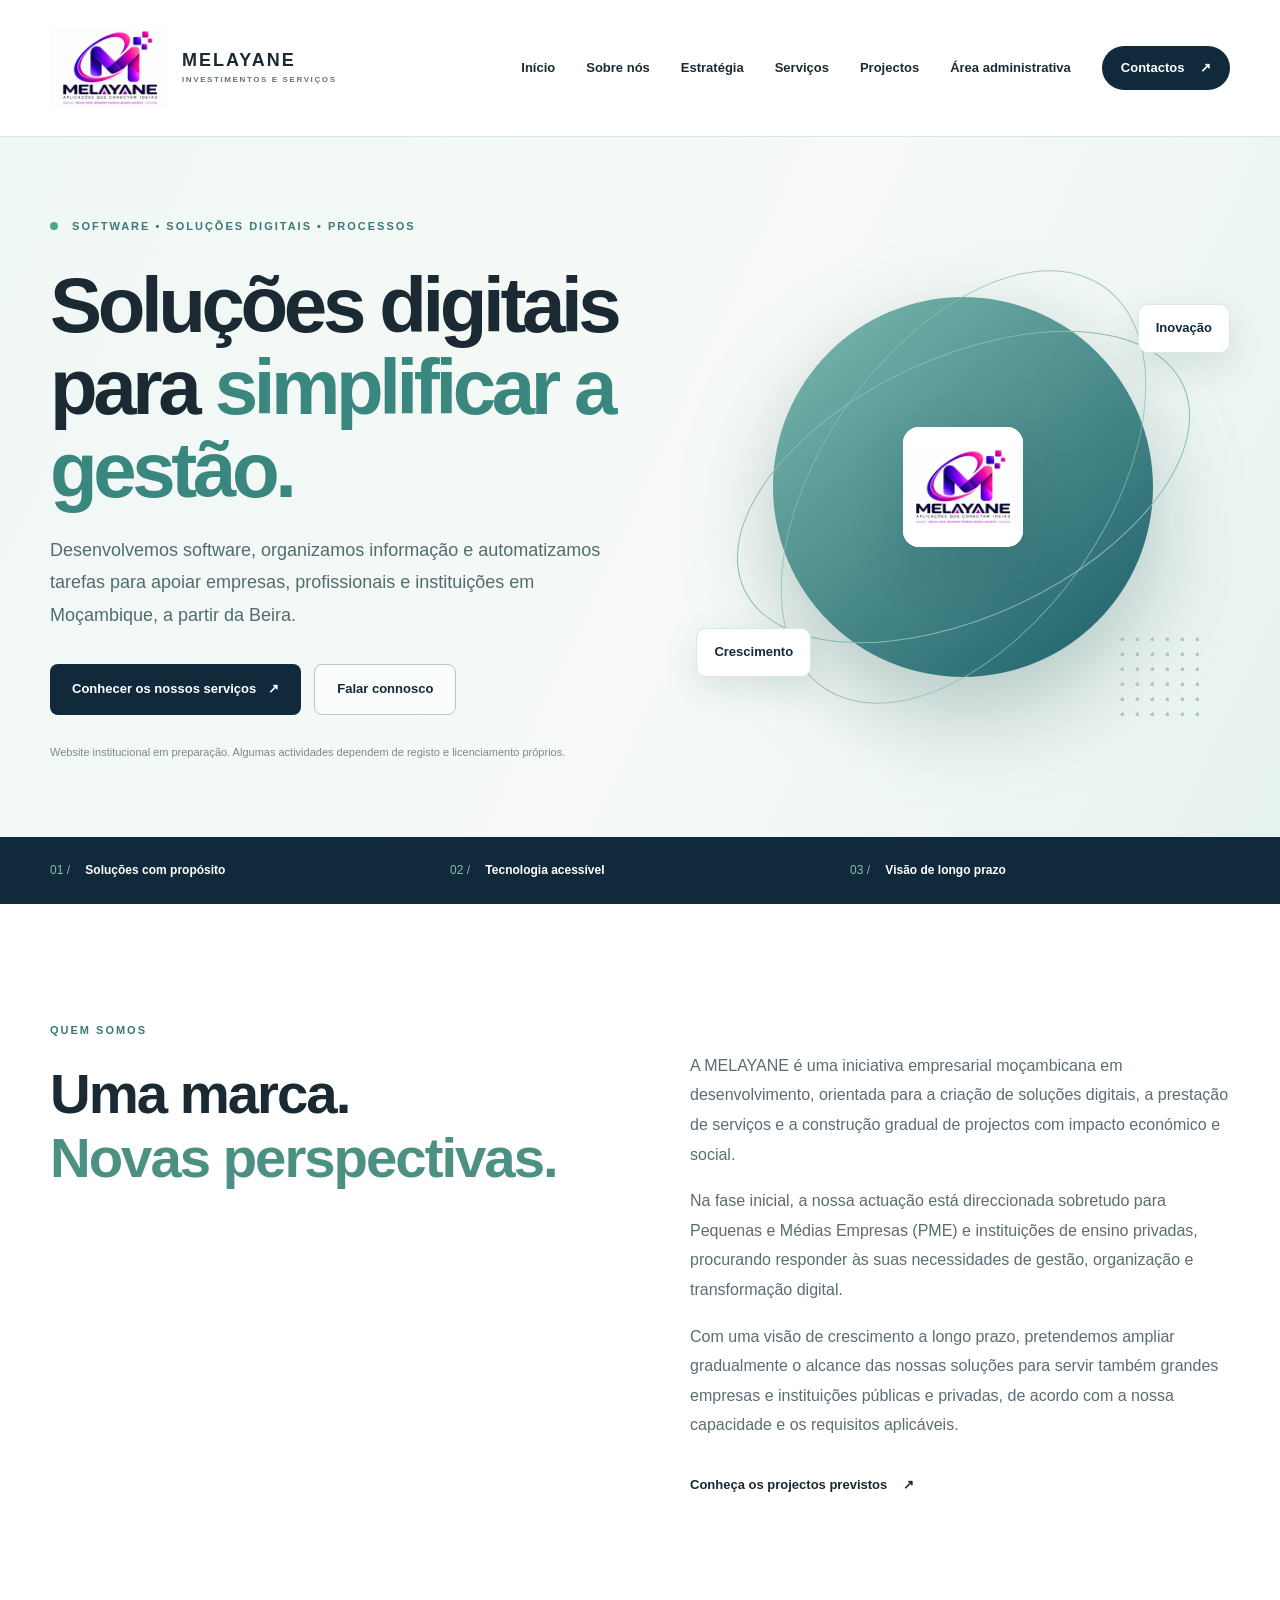
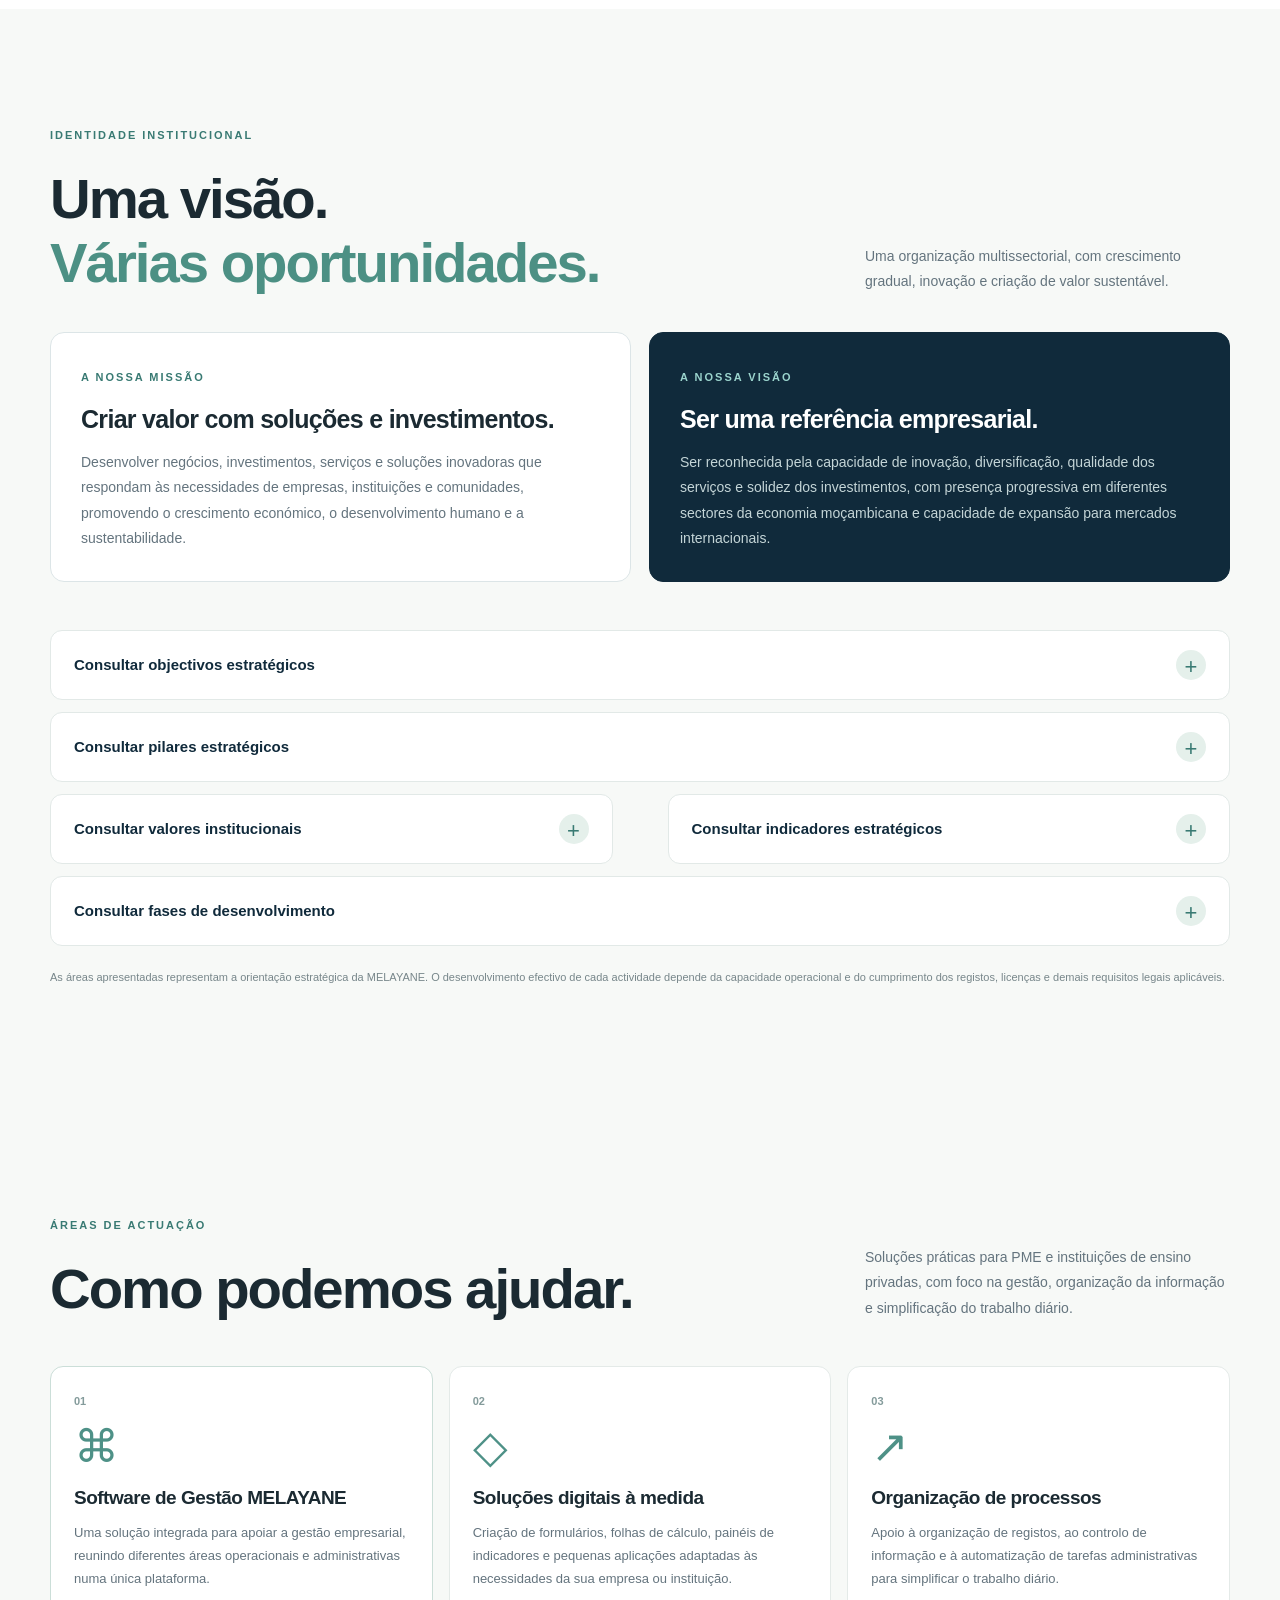
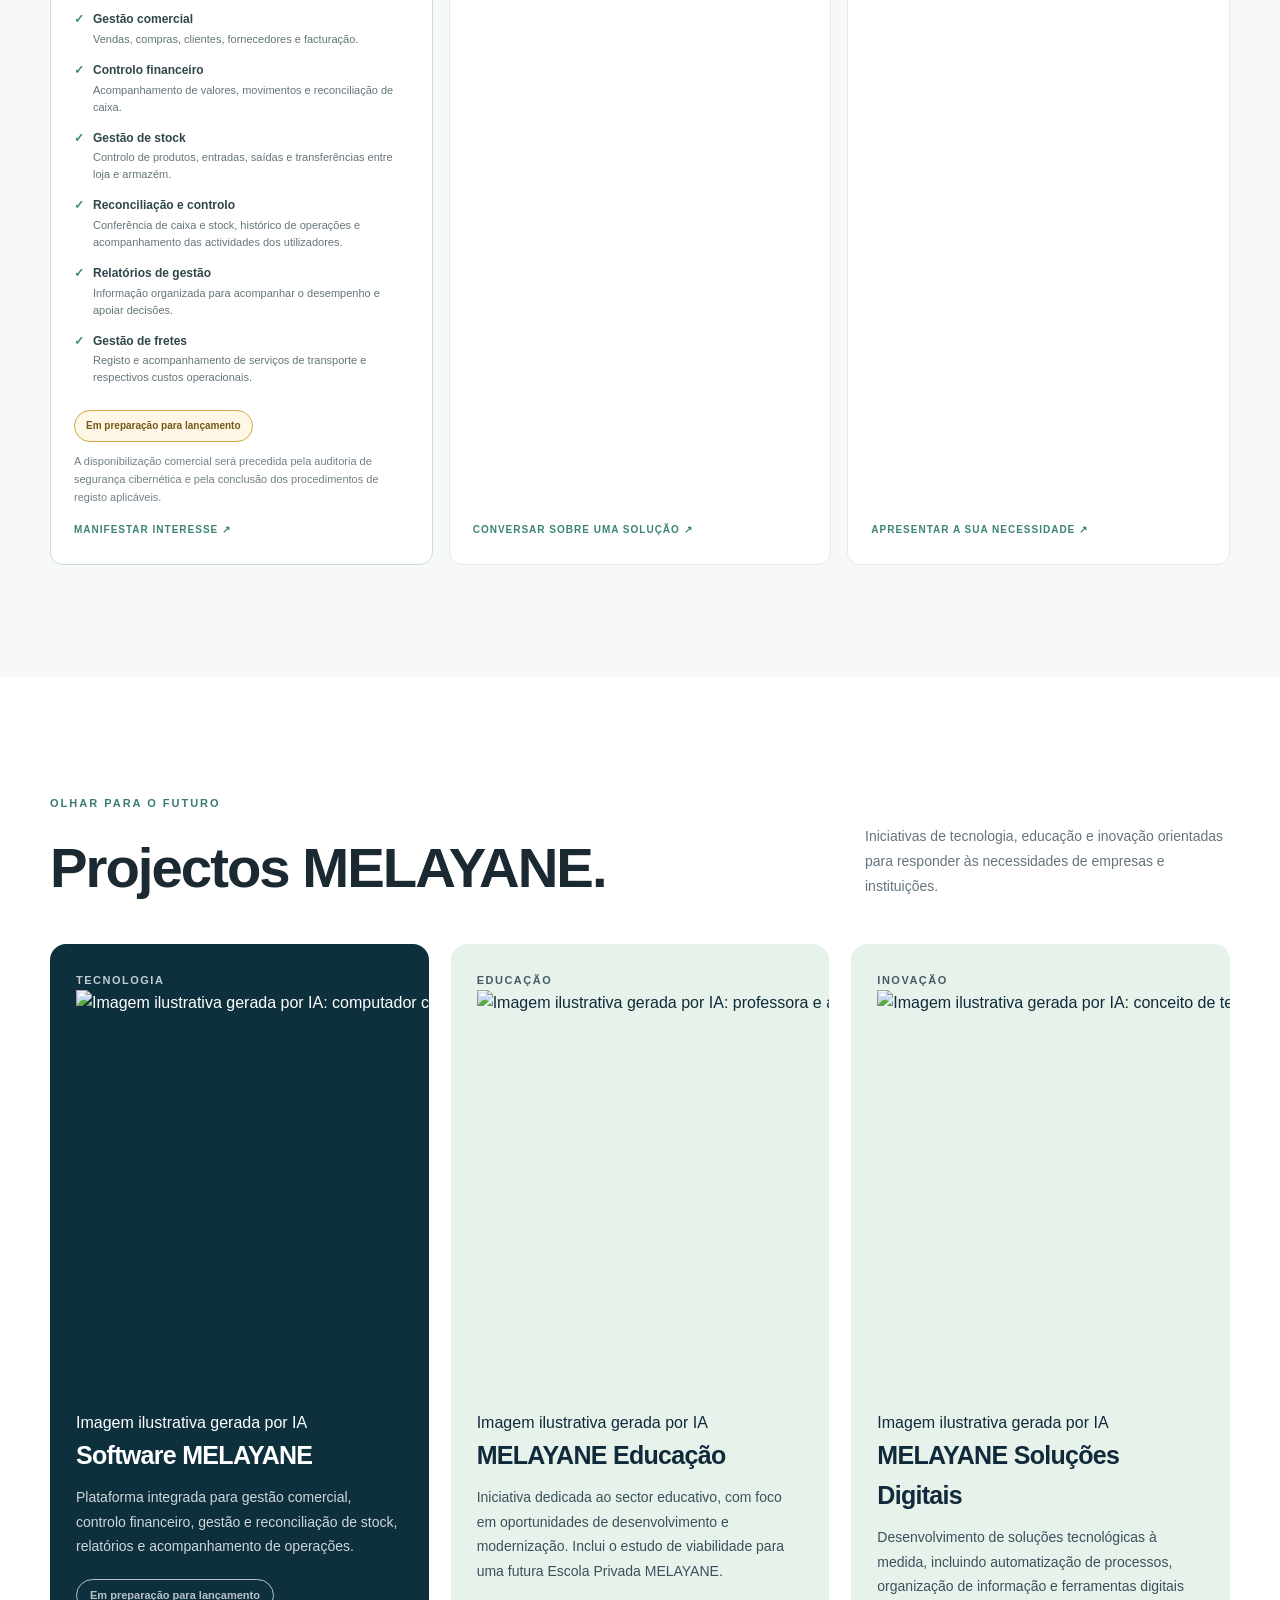
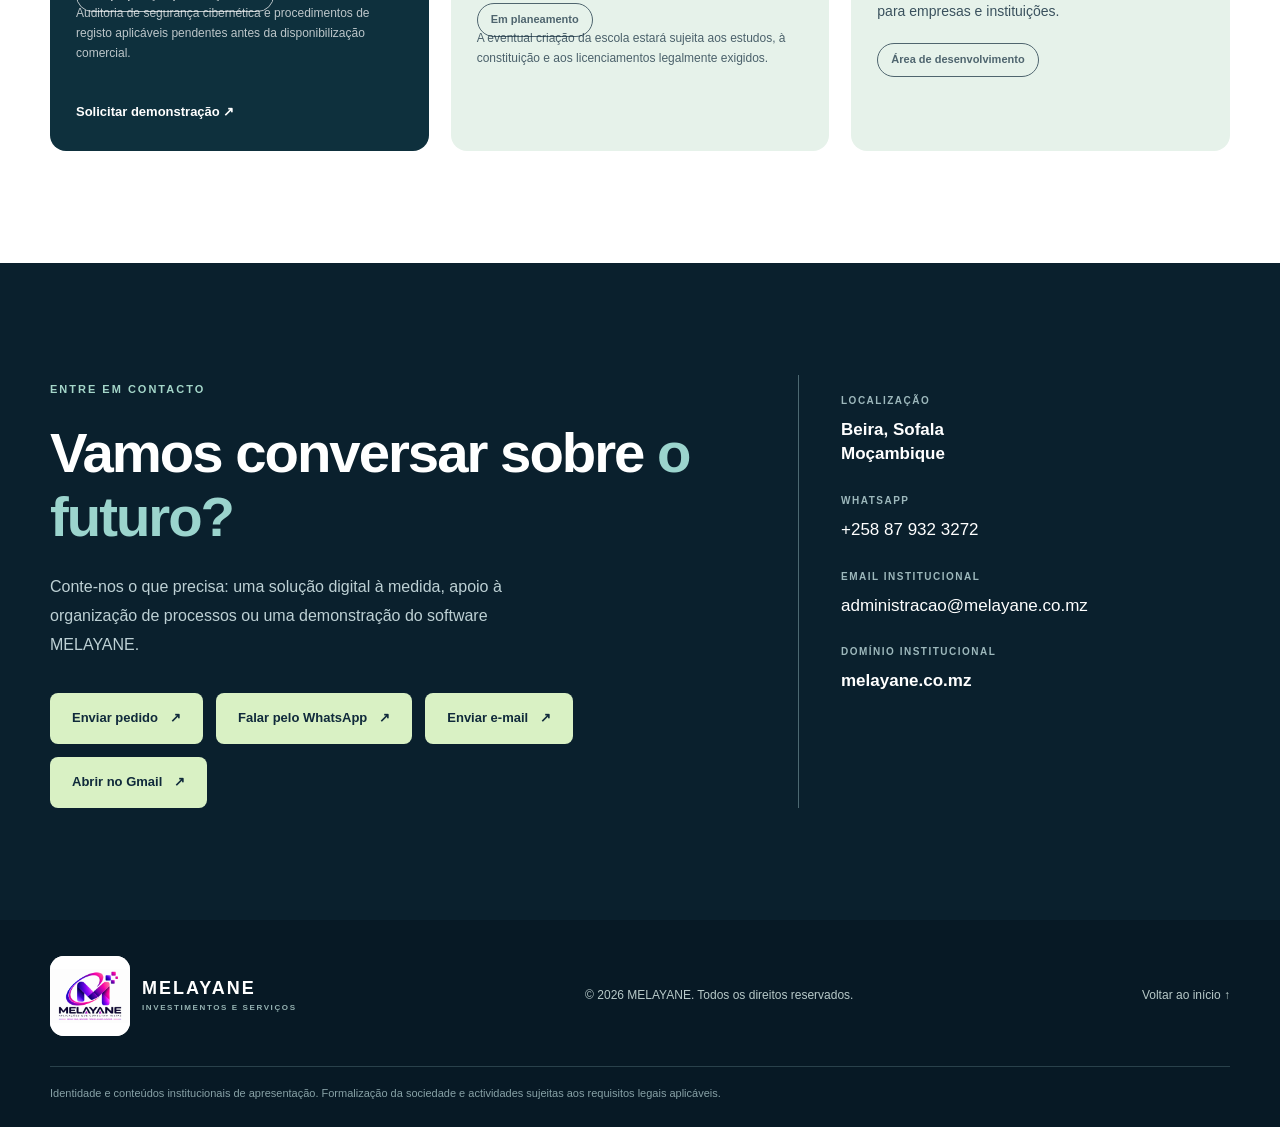
==== commit a1c3f9f6: "Adiciona imagens ilustrativas e legendas de IA aos projectos" ====
--- a/index.html
+++ b/index.html
@@ -212,9 +212,9 @@
       <div class="container">
         <div class="section-heading"><div><span class="section-kicker">Olhar para o futuro</span><h2 id="projects-title">Projectos MELAYANE.</h2></div><p>Iniciativas de tecnologia, educação e inovação orientadas para responder às necessidades de empresas e instituições.</p></div>
         <div class="project-grid">
-          <article class="project-card project-tech"><span class="project-label">Tecnologia</span><div class="project-symbol project-logo-wrap"><img class="project-logo" src="assets/icon-melayane-512.png" alt="Logótipo MELAYANE" width="160" height="160" loading="lazy"></div><h3>Software MELAYANE</h3><p>Plataforma integrada para gestão comercial, controlo financeiro, gestão e reconciliação de stock, relatórios e acompanhamento de operações.</p><span class="project-status">Em preparação para lançamento</span><p class="project-readiness">Auditoria de segurança cibernética e procedimentos de registo aplicáveis pendentes antes da disponibilização comercial.</p><a class="text-link" href="mailto:administracao@melayane.co.mz?subject=Demonstra%C3%A7%C3%A3o%20do%20software%20MELAYANE">Solicitar demonstração ↗</a></article>
-          <article class="project-card project-edu"><span class="project-label">Educação</span><div class="project-symbol" aria-hidden="true">✦</div><h3>MELAYANE Educação</h3><p>Iniciativa dedicada ao sector educativo, com foco em oportunidades de desenvolvimento e modernização. Inclui o estudo de viabilidade para uma futura Escola Privada MELAYANE.</p><span class="project-status">Em planeamento</span><p class="project-readiness">A eventual criação da escola estará sujeita aos estudos, à constituição e aos licenciamentos legalmente exigidos.</p></article>
-          <article class="project-card project-edu"><span class="project-label">Inovação</span><div class="project-symbol" aria-hidden="true">⌘</div><h3>MELAYANE Soluções Digitais</h3><p>Desenvolvimento de soluções tecnológicas à medida, incluindo automatização de processos, organização de informação e ferramentas digitais para empresas e instituições.</p><span class="project-status">Área de desenvolvimento</span></article>
+          <article class="project-card project-tech"><span class="project-label">Tecnologia</span><img class="project-image" src="assets/project-software.jpg" alt="Imagem ilustrativa gerada por IA: computador com painel de gestão empresarial" width="660" height="420" loading="lazy"><span class="project-image-caption">Imagem ilustrativa gerada por IA</span><h3>Software MELAYANE</h3><p>Plataforma integrada para gestão comercial, controlo financeiro, gestão e reconciliação de stock, relatórios e acompanhamento de operações.</p><span class="project-status">Em preparação para lançamento</span><p class="project-readiness">Auditoria de segurança cibernética e procedimentos de registo aplicáveis pendentes antes da disponibilização comercial.</p><a class="text-link" href="mailto:administracao@melayane.co.mz?subject=Demonstra%C3%A7%C3%A3o%20do%20software%20MELAYANE">Solicitar demonstração ↗</a></article>
+          <article class="project-card project-edu"><span class="project-label">Educação</span><img class="project-image" src="assets/project-educacao.jpg" alt="Imagem ilustrativa gerada por IA: professora e alunos numa sala de aula" width="660" height="420" loading="lazy"><span class="project-image-caption">Imagem ilustrativa gerada por IA</span><h3>MELAYANE Educação</h3><p>Iniciativa dedicada ao sector educativo, com foco em oportunidades de desenvolvimento e modernização. Inclui o estudo de viabilidade para uma futura Escola Privada MELAYANE.</p><span class="project-status">Em planeamento</span><p class="project-readiness">A eventual criação da escola estará sujeita aos estudos, à constituição e aos licenciamentos legalmente exigidos.</p></article>
+          <article class="project-card project-edu"><span class="project-label">Inovação</span><img class="project-image" src="assets/project-solucoes-digitais.jpg" alt="Imagem ilustrativa gerada por IA: conceito de tecnologia e conectividade digital" width="660" height="420" loading="lazy"><span class="project-image-caption">Imagem ilustrativa gerada por IA</span><h3>MELAYANE Soluções Digitais</h3><p>Desenvolvimento de soluções tecnológicas à medida, incluindo automatização de processos, organização de informação e ferramentas digitais para empresas e instituições.</p><span class="project-status">Área de desenvolvimento</span></article>
         </div>
       </div>
     </section>
--- a/styles.css
+++ b/styles.css
@@ -1,4 +1,4 @@
-:root{--navy:#102a3b;--navy-deep:#0a202d;--ink:#1b2a32;--muted:#64747e;--sky:#e9f4f4;--lime:#d9f1c4;--aqua:#9bd4cd;--line:#dce5e7;--bg:#f7f9f7;--white:#fff}*{box-sizing:border-box}html{scroll-behavior:smooth;scroll-padding-top:86px}body{margin:0;color:var(--ink);background:var(--white);font-family:Inter,"Segoe UI",Arial,sans-serif;line-height:1.6}a{color:inherit;text-decoration:none}button{font:inherit}.container{width:min(1180px,calc(100% - 44px));margin-inline:auto}.skip-link{position:absolute;left:16px;top:-80px;background:var(--navy);color:white;padding:12px;z-index:100}.skip-link:focus{top:10px}.site-header{position:sticky;top:0;z-index:50;background:rgba(255,255,255,.96);border-bottom:1px solid var(--line);backdrop-filter:blur(16px)}.nav-shell{height:84px;display:flex;align-items:center;justify-content:space-between;gap:24px}.brand{display:inline-flex;align-items:center;gap:12px;line-height:1.1}.brand-mark{width:44px;height:44px;border-radius:13px;background:var(--navy);color:var(--lime);display:grid;place-items:center;font-size:27px;font-weight:900;letter-spacing:-4px;padding-right:4px}.brand strong{font-size:18px;letter-spacing:2px;display:block}.brand small{font-size:8px;letter-spacing:1.6px;color:var(--muted);font-weight:750;display:block;margin-top:5px}.nav-links{display:flex;align-items:center;gap:31px;font-weight:600;font-size:13px}.nav-links>a:hover,.text-link:hover{color:#217e78}.nav-contact{background:var(--navy);color:white!important;border-radius:999px;padding:12px 19px}.nav-contact span,.button span,.text-link span{margin-left:12px}.menu-toggle{display:none}.hero{background:linear-gradient(115deg,#eff7f4 0%,#f7faf7 55%,#e6f2ef 100%);overflow:hidden}.hero-grid{display:grid;grid-template-columns:1.08fr .92fr;min-height:650px;align-items:center;gap:20px}.hero-copy{padding:75px 0}.eyebrow,.section-kicker{font-weight:800;color:#397a73;letter-spacing:2px;text-transform:uppercase;font-size:11px}.status-dot{display:inline-block;width:8px;height:8px;margin-right:9px;background:#4aa88c;border-radius:50%}.hero h1{font-size:clamp(47px,6.1vw,84px);letter-spacing:-4.4px;line-height:1.06;margin:26px 0 22px;max-width:710px}.hero h1 em,.contact h2 em{font-style:normal;color:#39877f}.hero-lead{font-size:18px;color:#516c70;max-width:585px;line-height:1.8}.actions{display:flex;gap:13px;flex-wrap:wrap;margin-top:33px}.button{display:inline-flex;align-items:center;justify-content:center;min-height:51px;padding:13px 22px;border-radius:8px;font-size:13px;font-weight:800;transition:transform .2s,background .2s}.button:hover{transform:translateY(-2px)}.button-primary{background:var(--navy);color:white}.button-secondary{border:1px solid #b5c9c5;color:var(--navy);background:#ffffff8c}.hero-note{margin:29px 0 0;font-size:11px;color:#788a8b}.hero-art{position:relative;min-height:540px;display:grid;place-items:center;isolation:isolate}.hero-art:before{content:"";position:absolute;width:380px;height:380px;border-radius:50%;background:linear-gradient(140deg,#7dbbb0,#1b5e68);filter:drop-shadow(0 35px 45px #386a6655);z-index:-1}.art-core{width:235px;height:235px;border:1px solid #ffffff80;border-radius:50%;display:grid;place-items:center;font-size:155px;letter-spacing:-25px;padding-right:26px;font-weight:900;color:#e9f7e7;text-shadow:0 5px 20px #1e5b5999}.art-orbit{position:absolute;border:1px solid #88bcb7;border-radius:50%;transform:rotate(-25deg)}.orbit-one{width:485px;height:260px}.orbit-two{width:285px;height:490px;transform:rotate(35deg);opacity:.75}.art-tag{position:absolute;background:#fff;border:1px solid var(--line);padding:13px 17px;border-radius:10px;box-shadow:0 12px 34px #1b5b4922;font-size:13px;font-weight:800;color:var(--navy)}.tag-top{right:0;top:87px}.tag-bottom{bottom:80px;left:0}.art-dots{position:absolute;width:85px;height:85px;right:30px;bottom:40px;background-image:radial-gradient(#9cbfbd 2px,transparent 2px);background-size:15px 15px;opacity:.8}.value-strip{background:var(--navy);color:white}.value-grid{display:grid;grid-template-columns:repeat(3,1fr);padding:24px 0;gap:20px}.value-grid span{color:#8fb7b7;font-size:12px}.value-grid strong{color:white;margin-left:12px;font-weight:600}.section{padding:112px 0}.section-grid{display:grid;grid-template-columns:1fr 1fr;gap:100px}.section h2{font-size:clamp(35px,4.4vw,58px);line-height:1.13;letter-spacing:-2px;margin:21px 0 0}.about h2 span{color:#4c9084}.section-text{padding-top:35px}.section-text p{color:#5c6c73;line-height:1.85;font-size:16px;margin:0 0 17px}.text-link{display:inline-block;font-weight:800;font-size:13px;margin-top:18px}.services{background:var(--bg)}.section-heading{display:flex;justify-content:space-between;align-items:end;gap:40px;margin-bottom:45px}.section-heading p{max-width:365px;color:var(--muted);font-size:14px;line-height:1.8;margin:0}.services-grid{display:grid;grid-template-columns:repeat(3,1fr);gap:16px}.service-card{min-height:335px;background:white;border:1px solid #e4eae8;border-radius:13px;padding:26px 23px;display:flex;flex-direction:column;transition:transform .2s,box-shadow .2s}.service-card:hover{transform:translateY(-5px);box-shadow:0 20px 40px #10303a12}.service-num{font-size:11px;color:#849b9b;font-weight:800}.service-icon{height:74px;font-size:45px;color:#4e9187;display:flex;align-items:center}.service-card h3{line-height:1.25;font-size:19px;letter-spacing:-.5px;margin:2px 0 12px}.service-card p{font-size:13px;color:var(--muted);line-height:1.75;margin:0 0 20px}.service-foot{font-size:10px;font-weight:800;letter-spacing:1px;color:#3b8277;text-transform:uppercase;margin-top:auto}.projects{background:white}.project-grid{display:grid;grid-template-columns:1fr 1fr;gap:22px}.project-card{min-height:435px;padding:33px 38px;border-radius:16px;display:flex;flex-direction:column;overflow:hidden}.project-tech{background:#0e303d;color:white}.project-edu{background:#e6f2ea;color:var(--navy)}.project-label{align-self:flex-start;font-size:11px;letter-spacing:1.5px;text-transform:uppercase;font-weight:800;opacity:.75}.project-symbol{font-size:116px;letter-spacing:-14px;font-weight:900;line-height:1.5;margin:auto 0 8px}.project-symbol span{color:var(--aqua)}.project-edu .project-symbol{color:#398477;font-size:100px;letter-spacing:0}.project-card h3{font-size:25px;letter-spacing:-.7px;margin:0 0 10px}.project-card p{font-size:14px;line-height:1.75;max-width:420px;opacity:.8;margin:0 0 20px}.project-status{font-size:11px;font-weight:800;border-radius:40px;border:1px solid currentColor;align-self:flex-start;padding:7px 13px;opacity:.7}.contact{background:var(--navy-deep);color:white}.contact-layout{display:grid;grid-template-columns:1.2fr .8fr;gap:100px}.contact .section-kicker{color:#a4d6c9}.contact h2{max-width:640px}.contact p{color:#bdd0d4;max-width:470px;line-height:1.8;margin:25px 0 30px}.contact h2 em{color:var(--aqua)}.button-light{background:var(--lime);color:var(--navy)}.contact-details{border-left:1px solid #4c6871;padding:18px 0 12px 42px;display:flex;flex-direction:column;align-items:flex-start}.detail-label{font-size:10px;letter-spacing:1.5px;color:#9db8bc;text-transform:uppercase;font-weight:800;margin:0 0 9px}.contact-details strong,.contact-details a{font-size:17px;line-height:1.45;margin-bottom:26px;overflow-wrap:anywhere}.contact-details a:hover{text-decoration:underline}.site-footer{background:#071925;color:#b7c9c8;padding:36px 0 25px}.footer-inner{display:flex;justify-content:space-between;align-items:center;gap:20px}.footer-brand .brand-mark{background:#234a53}.footer-brand strong{color:white}.footer-brand small{color:#95b2b2}.footer-inner p,.footer-inner>a:last-child{font-size:12px}.legal-note{border-top:1px solid #29414b;padding-top:18px;margin-top:30px;font-size:11px;color:#87a1a6}@media(max-width:950px){.services-grid{grid-template-columns:repeat(2,1fr)}.hero-grid{grid-template-columns:1fr 0.8fr}.hero h1{font-size:57px}.hero-art{transform:scale(.8);min-height:470px}.section-grid{gap:40px}.contact-layout{gap:45px}}@media(max-width:720px){.container{width:min(100% - 36px,1180px)}.nav-shell{height:70px}.brand strong{font-size:16px}.brand-mark{height:39px;width:39px}.menu-toggle{display:flex;flex-direction:column;gap:5px;padding:10px;border:0;background:transparent;cursor:pointer}.menu-toggle span{height:2px;width:23px;background:var(--navy);display:block}.nav-links{display:none;position:absolute;top:69px;left:0;right:0;background:white;padding:22px;box-shadow:0 12px 22px #102a3b18;flex-direction:column;align-items:stretch;gap:22px}.nav-links.is-open{display:flex}.nav-contact{text-align:center}.hero-grid{display:block}.hero-copy{padding:74px 0 24px}.hero h1{font-size:clamp(45px,10vw,65px);letter-spacing:-2.5px}.hero-lead{font-size:16px}.hero-art{min-height:355px;transform:scale(.65);margin:-75px -75px}.tag-top{right:-25px}.value-grid{grid-template-columns:1fr;gap:12px;padding:22px 0}.section{padding:75px 0}.section-grid,.contact-layout,.project-grid{grid-template-columns:1fr;gap:24px}.section-text{padding-top:0}.section-heading{display:block}.section-heading p{margin-top:18px}.services-grid{grid-template-columns:1fr 1fr}.project-card{min-height:375px;padding:25px}.contact-details{margin-top:20px}.footer-inner{align-items:flex-start;flex-direction:column}}@media(max-width:480px){.services-grid{grid-template-columns:1fr}.service-card{min-height:270px}.hero-art{margin:-80px -90px}.actions{align-items:stretch}.actions .button{width:100%}.project-card{min-height:360px}.contact h2{font-size:42px}}@media(prefers-reduced-motion:reduce){html{scroll-behavior:auto}*,*:before,*:after{transition:none!important}}
+:root{--navy:#102a3b;--navy-deep:#0a202d;--ink:#1b2a32;--muted:#64747e;--sky:#e9f4f4;--lime:#d9f1c4;--aqua:#9bd4cd;--line:#dce5e7;--bg:#f7f9f7;--white:#fff}*{box-sizing:border-box}html{scroll-behavior:smooth;scroll-padding-top:86px}body{margin:0;color:var(--ink);background:var(--white);font-family:Inter,"Segoe UI",Arial,sans-serif;line-height:1.6}a{color:inherit;text-decoration:none}button{font:inherit}.container{width:min(1180px,calc(100% - 44px));margin-inline:auto}.skip-link{position:absolute;left:16px;top:-80px;background:var(--navy);color:white;padding:12px;z-index:100}.skip-link:focus{top:10px}.site-header{position:sticky;top:0;z-index:50;background:rgba(255,255,255,.96);border-bottom:1px solid var(--line);backdrop-filter:blur(16px)}.nav-shell{height:84px;display:flex;align-items:center;justify-content:space-between;gap:24px}.brand{display:inline-flex;align-items:center;gap:12px;line-height:1.1}.brand-mark{width:44px;height:44px;border-radius:13px;background:var(--navy);color:var(--lime);display:grid;place-items:center;font-size:27px;font-weight:900;letter-spacing:-4px;padding-right:4px}.brand strong{font-size:18px;letter-spacing:2px;display:block}.brand small{font-size:8px;letter-spacing:1.6px;color:var(--muted);font-weight:750;display:block;margin-top:5px}.nav-links{display:flex;align-items:center;gap:31px;font-weight:600;font-size:13px}.nav-links>a:hover,.text-link:hover{color:#217e78}.nav-contact{background:var(--navy);color:white!important;border-radius:999px;padding:12px 19px}.nav-contact span,.button span,.text-link span{margin-left:12px}.menu-toggle{display:none}.hero{background:linear-gradient(115deg,#eff7f4 0%,#f7faf7 55%,#e6f2ef 100%);overflow:hidden}.hero-grid{display:grid;grid-template-columns:1.08fr .92fr;min-height:650px;align-items:center;gap:20px}.hero-copy{padding:75px 0}.eyebrow,.section-kicker{font-weight:800;color:#397a73;letter-spacing:2px;text-transform:uppercase;font-size:11px}.status-dot{display:inline-block;width:8px;height:8px;margin-right:9px;background:#4aa88c;border-radius:50%}.hero h1{font-size:clamp(47px,6.1vw,84px);letter-spacing:-4.4px;line-height:1.06;margin:26px 0 22px;max-width:710px}.hero h1 em,.contact h2 em{font-style:normal;color:#39877f}.hero-lead{font-size:18px;color:#516c70;max-width:585px;line-height:1.8}.actions{display:flex;gap:13px;flex-wrap:wrap;margin-top:33px}.button{display:inline-flex;align-items:center;justify-content:center;min-height:51px;padding:13px 22px;border-radius:8px;font-size:13px;font-weight:800;transition:transform .2s,background .2s}.button:hover{transform:translateY(-2px)}.button-primary{background:var(--navy);color:white}.button-secondary{border:1px solid #b5c9c5;color:var(--navy);background:#ffffff8c}.hero-note{margin:29px 0 0;font-size:11px;color:#788a8b}.hero-art{position:relative;min-height:540px;display:grid;place-items:center;isolation:isolate}.hero-art:before{content:"";position:absolute;width:380px;height:380px;border-radius:50%;background:linear-gradient(140deg,#7dbbb0,#1b5e68);filter:drop-shadow(0 35px 45px #386a6655);z-index:-1}.art-core{width:235px;height:235px;border:1px solid #ffffff80;border-radius:50%;display:grid;place-items:center;font-size:155px;letter-spacing:-25px;padding-right:26px;font-weight:900;color:#e9f7e7;text-shadow:0 5px 20px #1e5b5999}.art-orbit{position:absolute;border:1px solid #88bcb7;border-radius:50%;transform:rotate(-25deg)}.orbit-one{width:485px;height:260px}.orbit-two{width:285px;height:490px;transform:rotate(35deg);opacity:.75}.art-tag{position:absolute;background:#fff;border:1px solid var(--line);padding:13px 17px;border-radius:10px;box-shadow:0 12px 34px #1b5b4922;font-size:13px;font-weight:800;color:var(--navy)}.tag-top{right:0;top:87px}.tag-bottom{bottom:80px;left:0}.art-dots{position:absolute;width:85px;height:85px;right:30px;bottom:40px;background-image:radial-gradient(#9cbfbd 2px,transparent 2px);background-size:15px 15px;opacity:.8}.value-strip{background:var(--navy);color:white}.value-grid{display:grid;grid-template-columns:repeat(3,1fr);padding:24px 0;gap:20px}.value-grid span{color:#8fb7b7;font-size:12px}.value-grid strong{color:white;margin-left:12px;font-weight:600}.section{padding:112px 0}.section-grid{display:grid;grid-template-columns:1fr 1fr;gap:100px}.section h2{font-size:clamp(35px,4.4vw,58px);line-height:1.13;letter-spacing:-2px;margin:21px 0 0}.about h2 span{color:#4c9084}.section-text{padding-top:35px}.section-text p{color:#5c6c73;line-height:1.85;font-size:16px;margin:0 0 17px}.text-link{display:inline-block;font-weight:800;font-size:13px;margin-top:18px}.services{background:var(--bg)}.section-heading{display:flex;justify-content:space-between;align-items:end;gap:40px;margin-bottom:45px}.section-heading p{max-width:365px;color:var(--muted);font-size:14px;line-height:1.8;margin:0}.services-grid{display:grid;grid-template-columns:repeat(3,1fr);gap:16px}.service-card{min-height:335px;background:white;border:1px solid #e4eae8;border-radius:13px;padding:26px 23px;display:flex;flex-direction:column;transition:transform .2s,box-shadow .2s}.service-card:hover{transform:translateY(-5px);box-shadow:0 20px 40px #10303a12}.service-num{font-size:11px;color:#849b9b;font-weight:800}.service-icon{height:74px;font-size:45px;color:#4e9187;display:flex;align-items:center}.service-card h3{line-height:1.25;font-size:19px;letter-spacing:-.5px;margin:2px 0 12px}.service-card p{font-size:13px;color:var(--muted);line-height:1.75;margin:0 0 20px}.service-foot{font-size:10px;font-weight:800;letter-spacing:1px;color:#3b8277;text-transform:uppercase;margin-top:auto}.projects{background:white}.project-grid{display:grid;grid-template-columns:repeat(3,minmax(0,1fr));gap:22px;align-items:stretch}.project-card{min-height:435px;height:100%;padding:28px 26px;border-radius:16px;display:flex;flex-direction:column;overflow:hidden;box-sizing:border-box}.project-tech{background:#0e303d;color:white}.project-edu{background:#e6f2ea;color:var(--navy)}.project-label{align-self:flex-start;font-size:11px;letter-spacing:1.5px;text-transform:uppercase;font-weight:800;opacity:.75}.project-symbol{font-size:116px;letter-spacing:-14px;font-weight:900;line-height:1.5;margin:auto 0 8px}.project-symbol span{color:var(--aqua)}.project-edu .project-symbol{color:#398477;font-size:100px;letter-spacing:0}.project-card h3{font-size:25px;letter-spacing:-.7px;margin:0 0 10px}.project-card p{font-size:14px;line-height:1.75;max-width:420px;opacity:.8;margin:0 0 20px}.project-status{font-size:11px;font-weight:800;border-radius:40px;border:1px solid currentColor;align-self:flex-start;padding:7px 13px;opacity:.7}.contact{background:var(--navy-deep);color:white}.contact-layout{display:grid;grid-template-columns:1.2fr .8fr;gap:100px}.contact .section-kicker{color:#a4d6c9}.contact h2{max-width:640px}.contact p{color:#bdd0d4;max-width:470px;line-height:1.8;margin:25px 0 30px}.contact h2 em{color:var(--aqua)}.button-light{background:var(--lime);color:var(--navy)}.contact-details{border-left:1px solid #4c6871;padding:18px 0 12px 42px;display:flex;flex-direction:column;align-items:flex-start}.detail-label{font-size:10px;letter-spacing:1.5px;color:#9db8bc;text-transform:uppercase;font-weight:800;margin:0 0 9px}.contact-details strong,.contact-details a{font-size:17px;line-height:1.45;margin-bottom:26px;overflow-wrap:anywhere}.contact-details a:hover{text-decoration:underline}.site-footer{background:#071925;color:#b7c9c8;padding:36px 0 25px}.footer-inner{display:flex;justify-content:space-between;align-items:center;gap:20px}.footer-brand .brand-mark{background:#234a53}.footer-brand strong{color:white}.footer-brand small{color:#95b2b2}.footer-inner p,.footer-inner>a:last-child{font-size:12px}.legal-note{border-top:1px solid #29414b;padding-top:18px;margin-top:30px;font-size:11px;color:#87a1a6}@media(max-width:950px){.project-grid{grid-template-columns:repeat(2,minmax(0,1fr))}.services-grid{grid-template-columns:repeat(2,1fr)}.hero-grid{grid-template-columns:1fr 0.8fr}.hero h1{font-size:57px}.hero-art{transform:scale(.8);min-height:470px}.section-grid{gap:40px}.contact-layout{gap:45px}}@media(max-width:720px){.project-grid{grid-template-columns:1fr}.project-card{min-height:0}.container{width:min(100% - 36px,1180px)}.nav-shell{height:70px}.brand strong{font-size:16px}.brand-mark{height:39px;width:39px}.menu-toggle{display:flex;flex-direction:column;gap:5px;padding:10px;border:0;background:transparent;cursor:pointer}.menu-toggle span{height:2px;width:23px;background:var(--navy);display:block}.nav-links{display:none;position:absolute;top:69px;left:0;right:0;background:white;padding:22px;box-shadow:0 12px 22px #102a3b18;flex-direction:column;align-items:stretch;gap:22px}.nav-links.is-open{display:flex}.nav-contact{text-align:center}.hero-grid{display:block}.hero-copy{padding:74px 0 24px}.hero h1{font-size:clamp(45px,10vw,65px);letter-spacing:-2.5px}.hero-lead{font-size:16px}.hero-art{min-height:355px;transform:scale(.65);margin:-75px -75px}.tag-top{right:-25px}.value-grid{grid-template-columns:1fr;gap:12px;padding:22px 0}.section{padding:75px 0}.section-grid,.contact-layout,.project-grid{grid-template-columns:1fr;gap:24px}.section-text{padding-top:0}.section-heading{display:block}.section-heading p{margin-top:18px}.services-grid{grid-template-columns:1fr 1fr}.project-card{min-height:375px;padding:25px}.contact-details{margin-top:20px}.footer-inner{align-items:flex-start;flex-direction:column}}@media(max-width:480px){.services-grid{grid-template-columns:1fr}.service-card{min-height:270px}.hero-art{margin:-80px -90px}.actions{align-items:stretch}.actions .button{width:100%}.project-card{min-height:360px}.contact h2{font-size:42px}}@media(prefers-reduced-motion:reduce){html{scroll-behavior:auto}*,*:before,*:after{transition:none!important}}
 /* Logótipo original MELAYANE */
 .brand-logo{width:80px;height:80px;object-fit:contain;flex-shrink:0}.nav-shell{height:100px}.hero-art .art-core{width:340px;height:340px;border:0;border-radius:32px;padding:0;letter-spacing:normal;text-shadow:none;background:white;box-shadow:0 20px 55px #102a3b22;overflow:hidden}.hero-logo{display:block;width:100%;height:100%;object-fit:contain}.project-logo-wrap{letter-spacing:normal;line-height:1;margin:auto 0 20px}.project-logo{display:block;width:160px;height:160px;object-fit:contain;background:white;border-radius:20px}.footer-brand .brand-logo{background:white;border-radius:14px}@media(max-width:720px){.nav-shell{height:88px}.brand-logo{width:66px;height:66px}.nav-links{top:87px}.brand{gap:8px}.brand small{letter-spacing:1px}}@media(max-width:380px){.brand strong{font-size:14px}.brand small{font-size:7px}.brand-logo{width:58px;height:58px}}
 
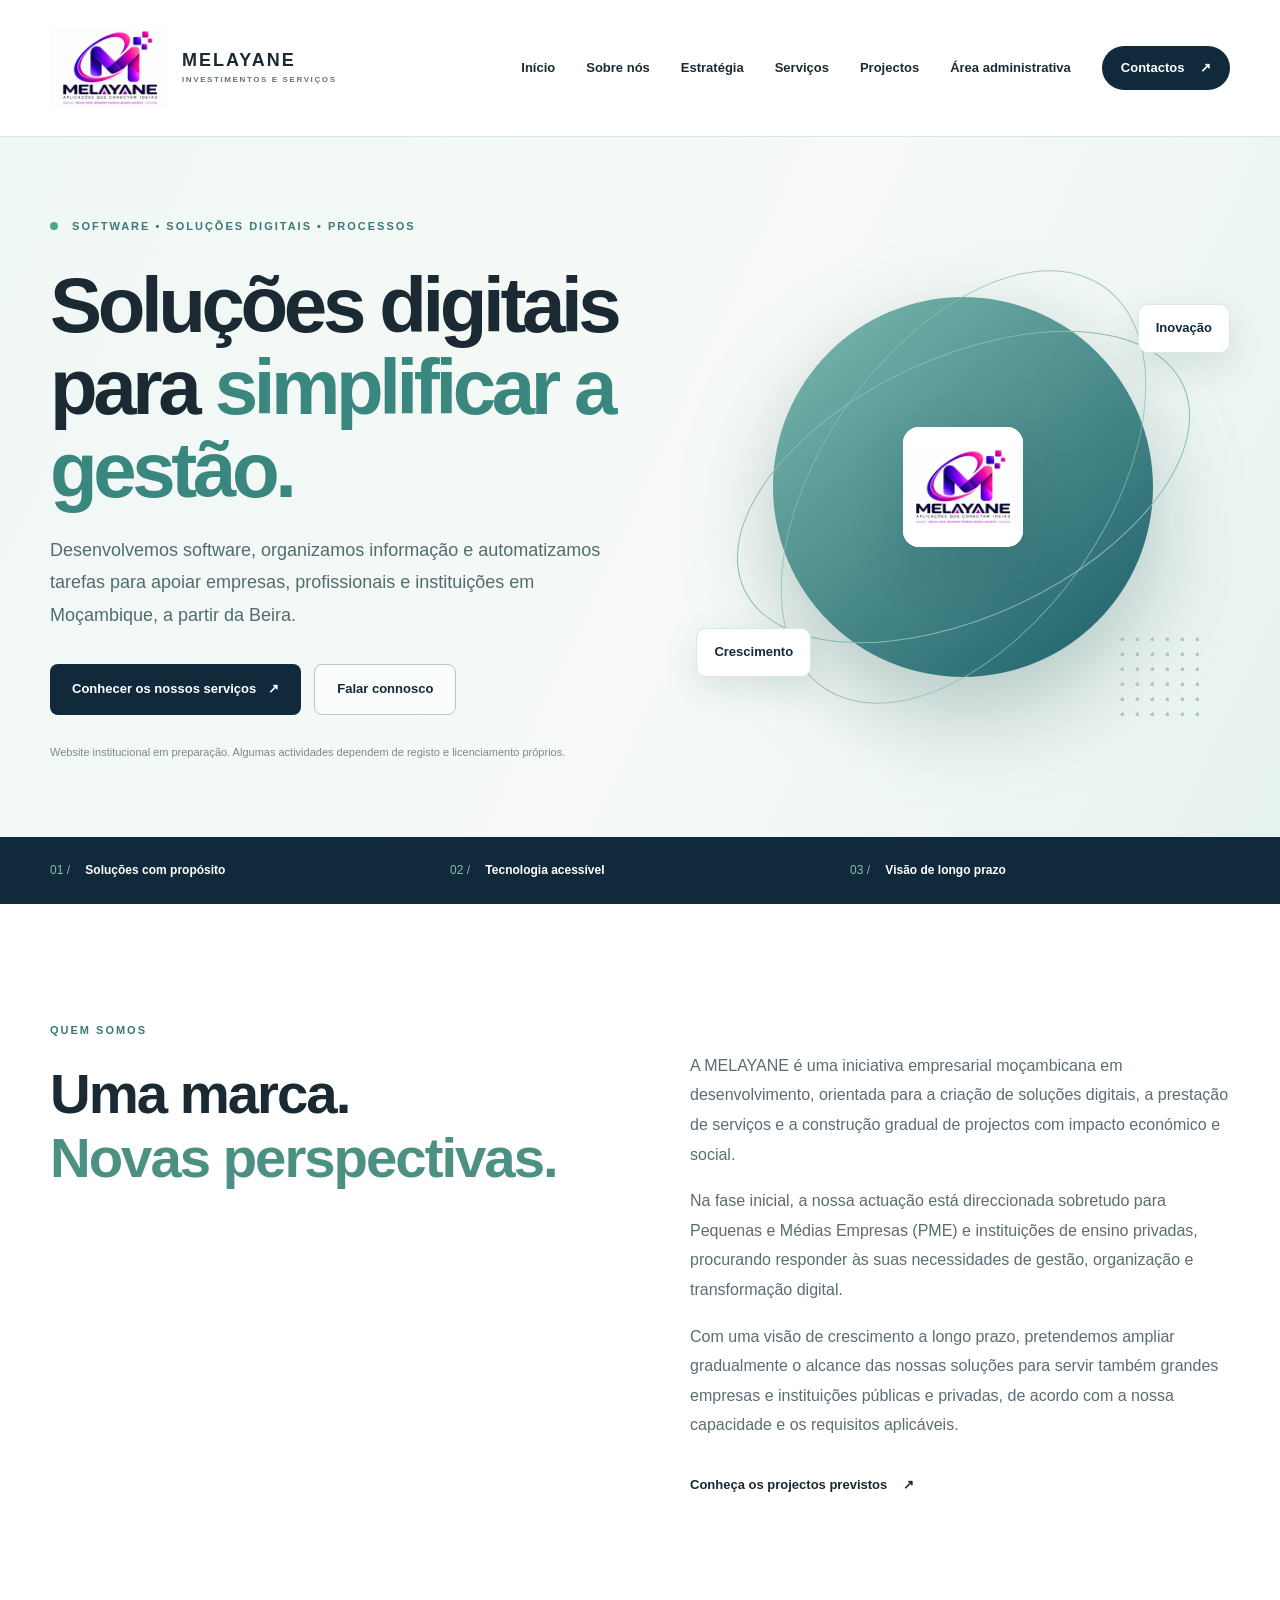
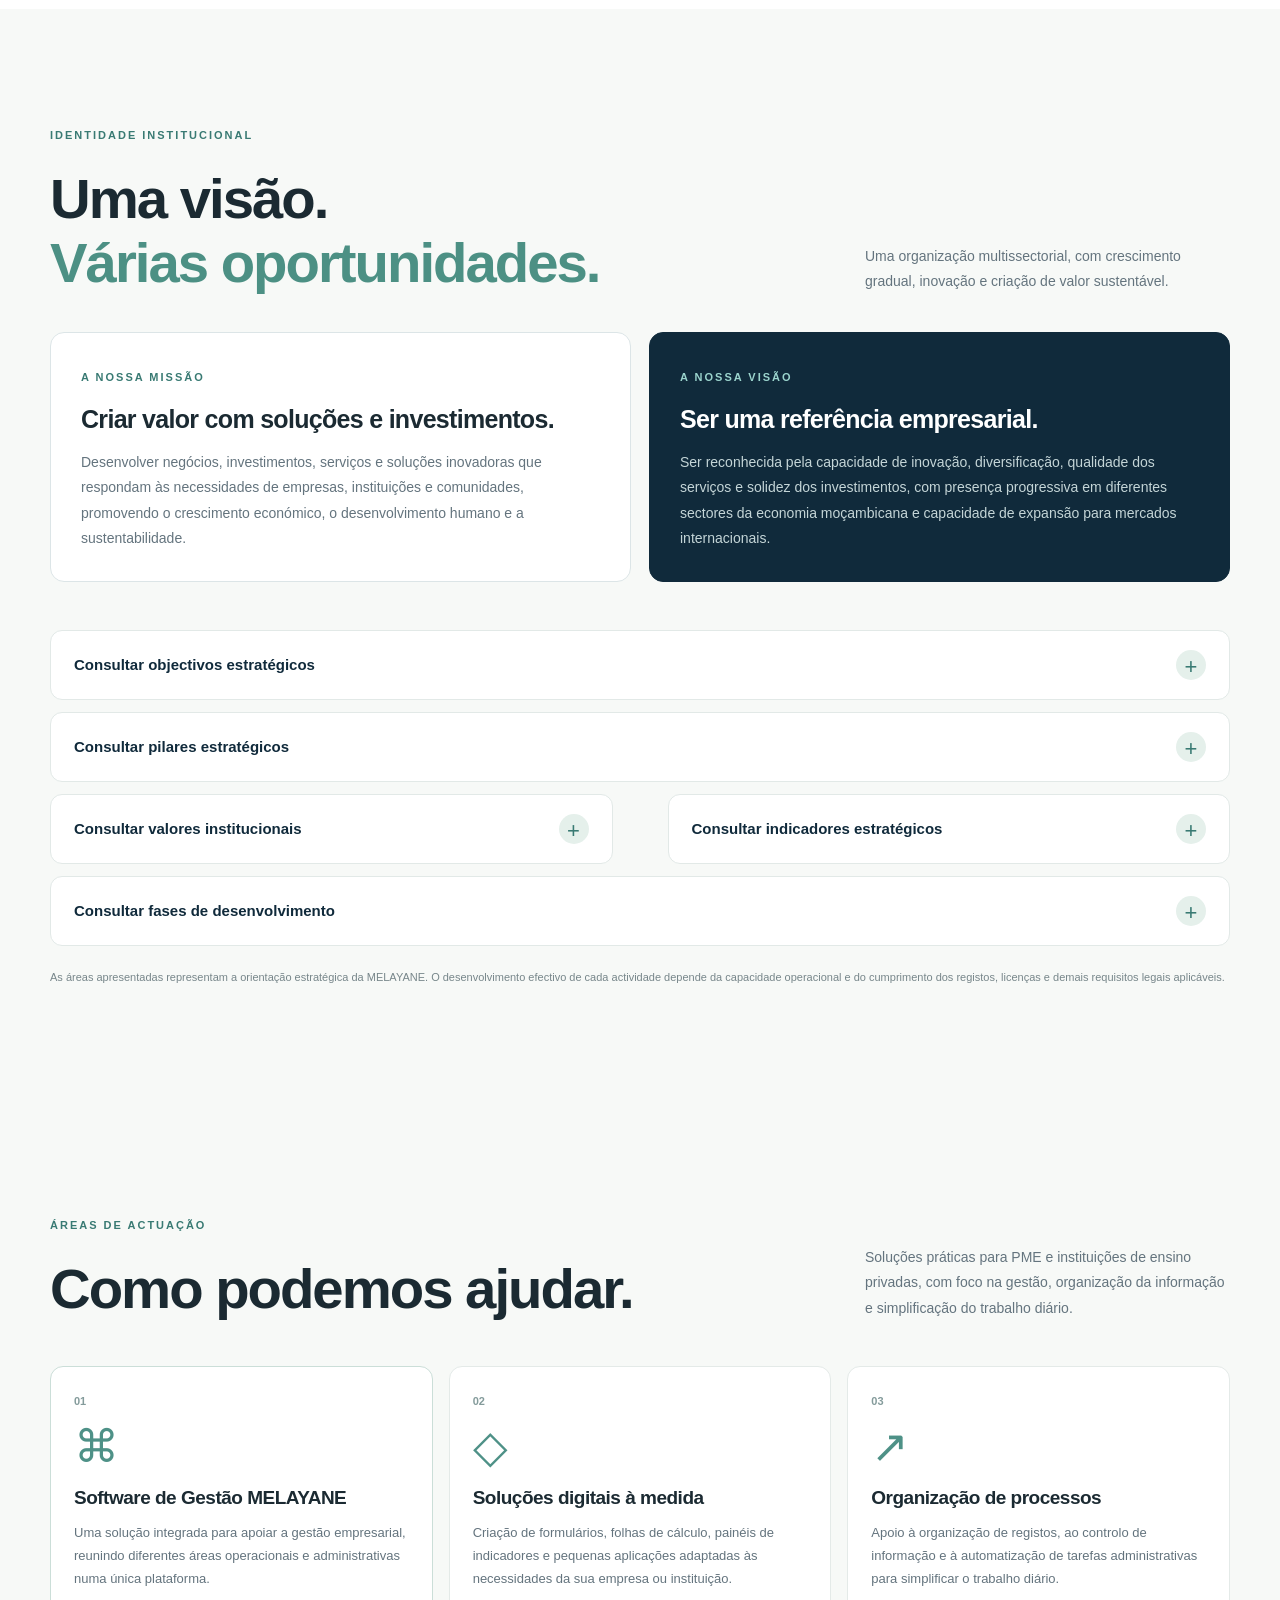
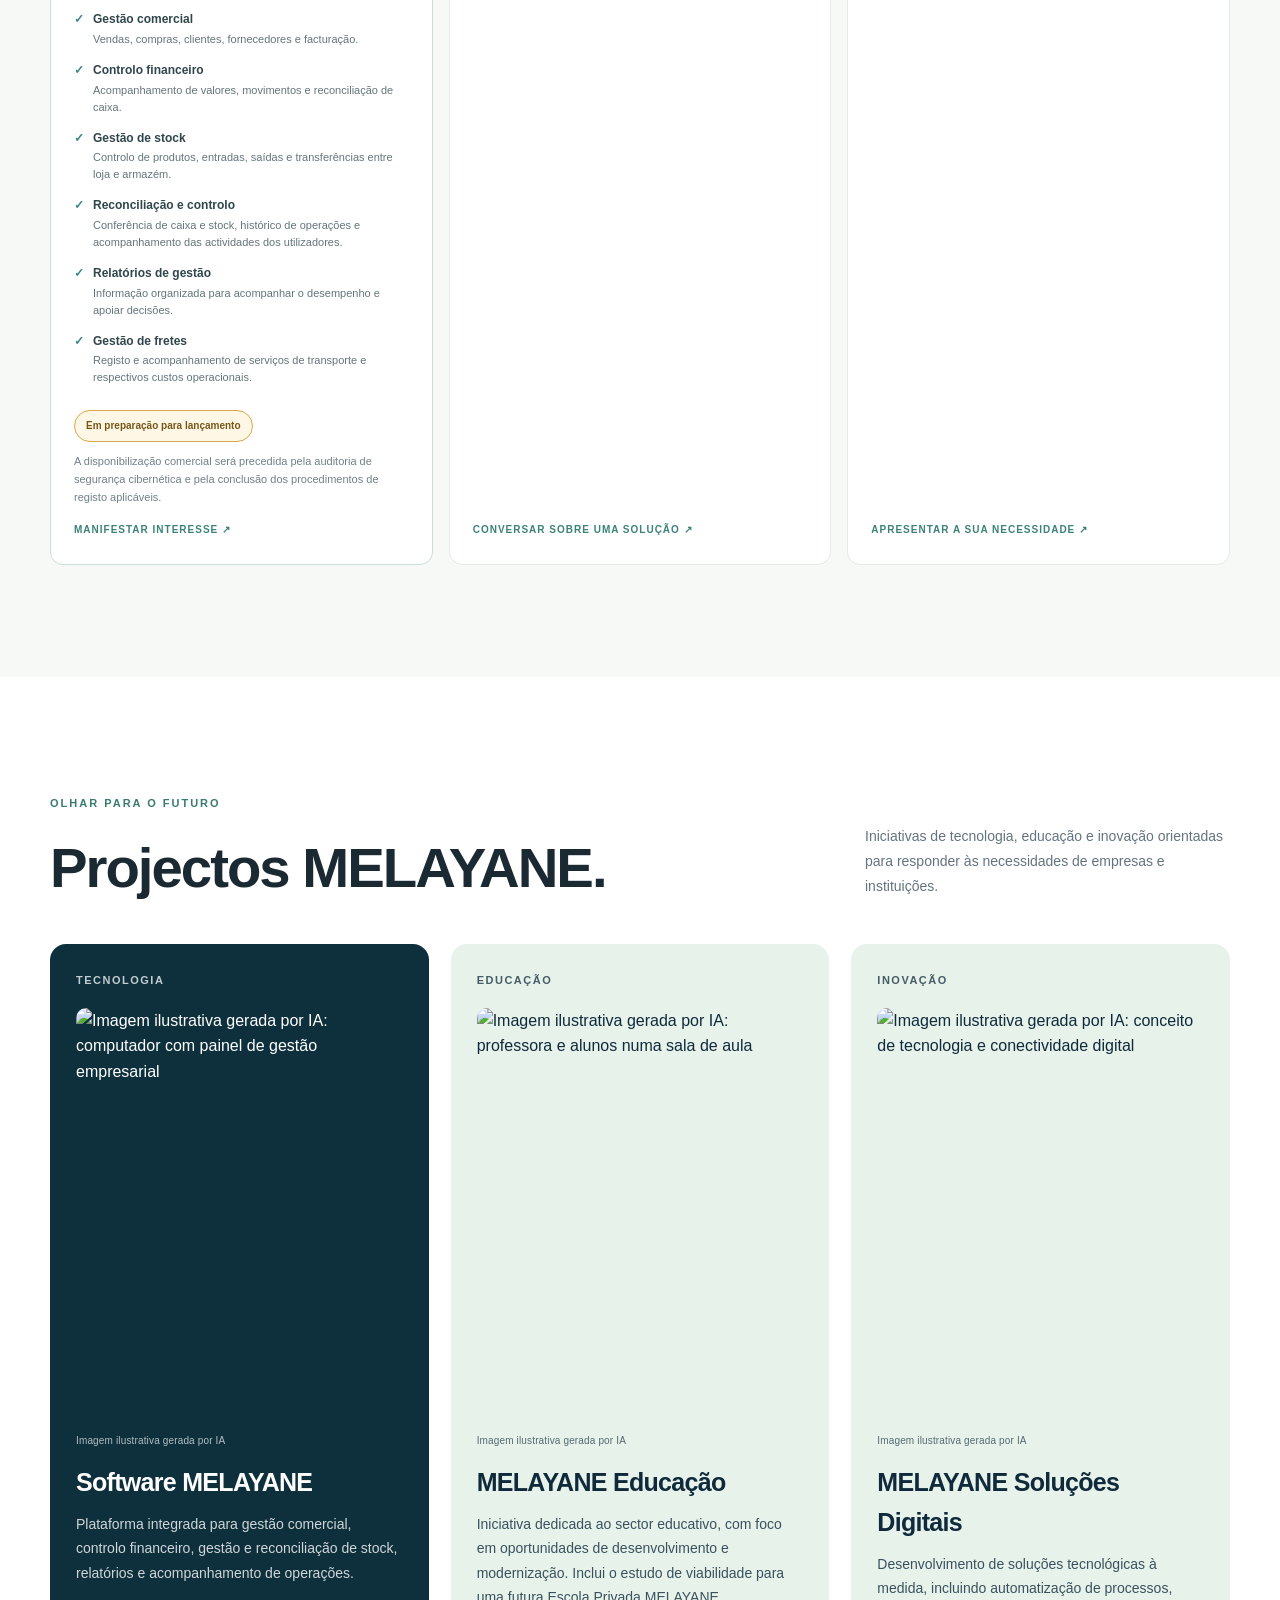
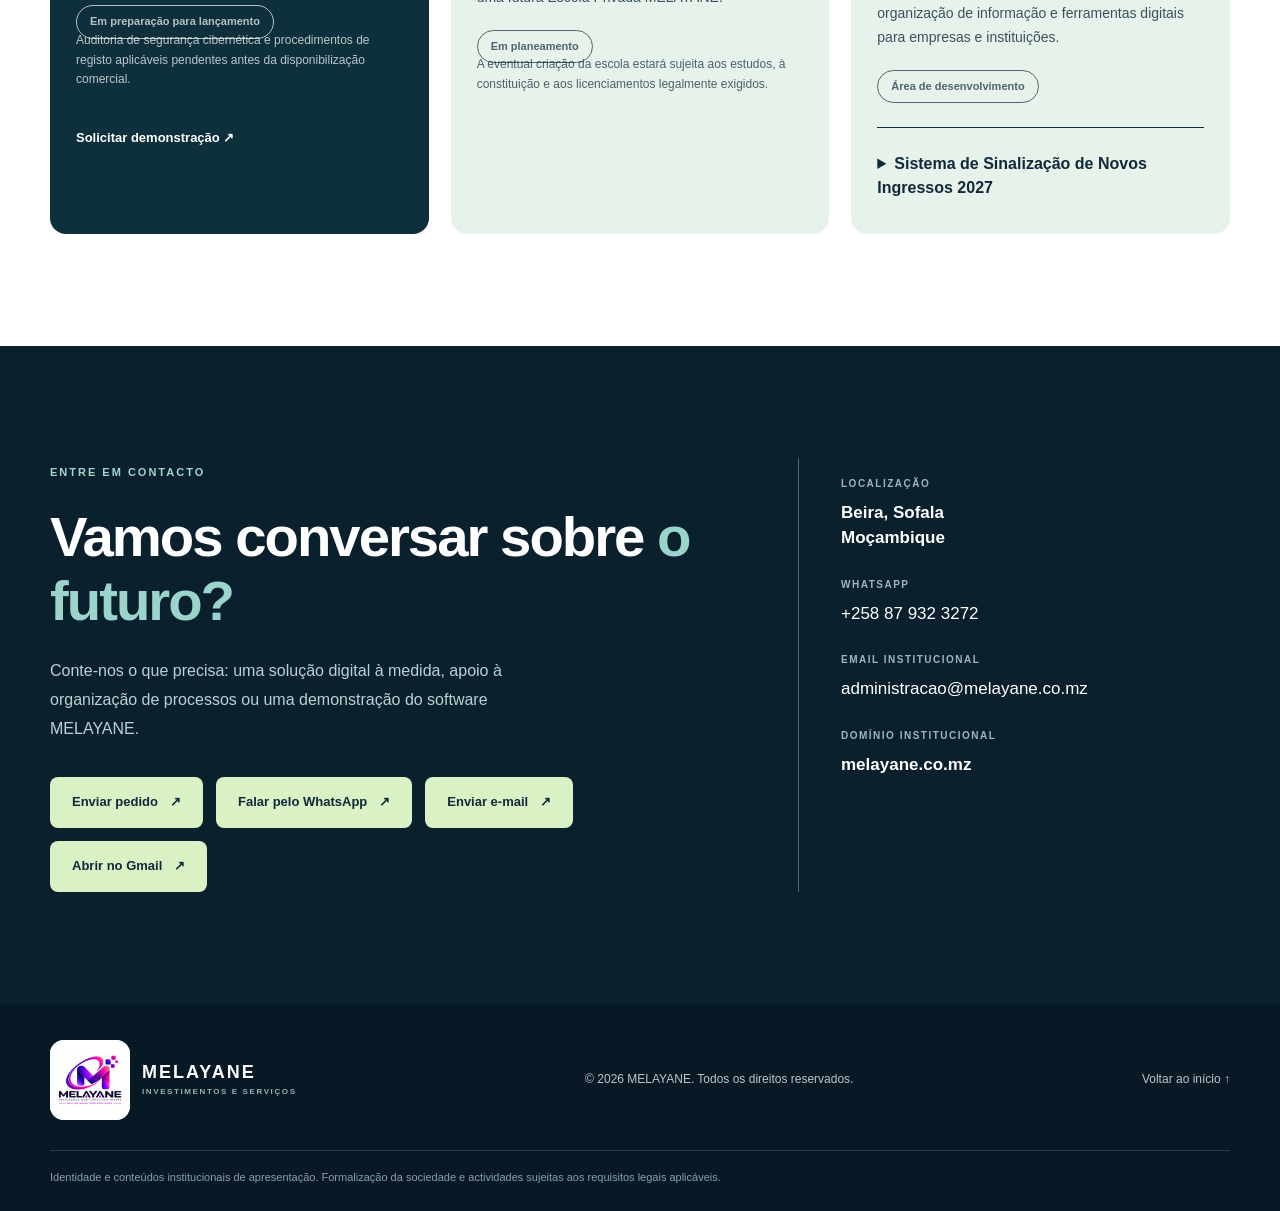
==== commit 1abf46cb: "Apresenta Sinalização de Novos Ingressos 2027 no portefólio de Soluções Digitais" ====
--- a/index.html
+++ b/index.html
@@ -214,7 +214,22 @@
         <div class="project-grid">
           <article class="project-card project-tech"><span class="project-label">Tecnologia</span><img class="project-image" src="assets/project-software.jpg" alt="Imagem ilustrativa gerada por IA: computador com painel de gestão empresarial" width="660" height="420" loading="lazy"><span class="project-image-caption">Imagem ilustrativa gerada por IA</span><h3>Software MELAYANE</h3><p>Plataforma integrada para gestão comercial, controlo financeiro, gestão e reconciliação de stock, relatórios e acompanhamento de operações.</p><span class="project-status">Em preparação para lançamento</span><p class="project-readiness">Auditoria de segurança cibernética e procedimentos de registo aplicáveis pendentes antes da disponibilização comercial.</p><a class="text-link" href="mailto:administracao@melayane.co.mz?subject=Demonstra%C3%A7%C3%A3o%20do%20software%20MELAYANE">Solicitar demonstração ↗</a></article>
           <article class="project-card project-edu"><span class="project-label">Educação</span><img class="project-image" src="assets/project-educacao.jpg" alt="Imagem ilustrativa gerada por IA: professora e alunos numa sala de aula" width="660" height="420" loading="lazy"><span class="project-image-caption">Imagem ilustrativa gerada por IA</span><h3>MELAYANE Educação</h3><p>Iniciativa dedicada ao sector educativo, com foco em oportunidades de desenvolvimento e modernização. Inclui o estudo de viabilidade para uma futura Escola Privada MELAYANE.</p><span class="project-status">Em planeamento</span><p class="project-readiness">A eventual criação da escola estará sujeita aos estudos, à constituição e aos licenciamentos legalmente exigidos.</p></article>
-          <article class="project-card project-edu"><span class="project-label">Inovação</span><img class="project-image" src="assets/project-solucoes-digitais.jpg" alt="Imagem ilustrativa gerada por IA: conceito de tecnologia e conectividade digital" width="660" height="420" loading="lazy"><span class="project-image-caption">Imagem ilustrativa gerada por IA</span><h3>MELAYANE Soluções Digitais</h3><p>Desenvolvimento de soluções tecnológicas à medida, incluindo automatização de processos, organização de informação e ferramentas digitais para empresas e instituições.</p><span class="project-status">Área de desenvolvimento</span></article>
+          <article class="project-card project-edu"><span class="project-label">Inovação</span><img class="project-image" src="assets/project-solucoes-digitais.jpg" alt="Imagem ilustrativa gerada por IA: conceito de tecnologia e conectividade digital" width="660" height="420" loading="lazy"><span class="project-image-caption">Imagem ilustrativa gerada por IA</span><h3>MELAYANE Soluções Digitais</h3><p>Desenvolvimento de soluções tecnológicas à medida, incluindo automatização de processos, organização de informação e ferramentas digitais para empresas e instituições.</p><span class="project-status">Área de desenvolvimento</span>
+            <details class="project-case">
+              <summary>Sistema de Sinalização de Novos Ingressos 2027</summary>
+              <div class="project-case-content">
+                <h4>Acompanhamento de novos ingressos</h4>
+                <p>Projecto desenvolvido para apoiar as coordenações dos cursos da Faculdade de Direito da UnISCED no acompanhamento diário dos novos ingressos de 2027 e na sensibilização para a matrícula.</p>
+                <ul>
+                  <li>Registo e acompanhamento das sinalizações diárias.</li>
+                  <li>Organização do seguimento dos candidatos pelas coordenações.</li>
+                  <li>Consulta do estado de acompanhamento e matrícula.</li>
+                </ul>
+                <p><strong>Tecnologias:</strong> Google Apps Script, Google Sheets, HTML, CSS e JavaScript.</p>
+                <p class="project-case-privacy">Apresentação do projecto no portefólio. Os dados dos candidatos e o acesso ao sistema operacional são reservados.</p>
+              </div>
+            </details>
+          </article>
         </div>
       </div>
     </section>
--- a/styles.css
+++ b/styles.css
@@ -1,4 +1,4 @@
-:root{--navy:#102a3b;--navy-deep:#0a202d;--ink:#1b2a32;--muted:#64747e;--sky:#e9f4f4;--lime:#d9f1c4;--aqua:#9bd4cd;--line:#dce5e7;--bg:#f7f9f7;--white:#fff}*{box-sizing:border-box}html{scroll-behavior:smooth;scroll-padding-top:86px}body{margin:0;color:var(--ink);background:var(--white);font-family:Inter,"Segoe UI",Arial,sans-serif;line-height:1.6}a{color:inherit;text-decoration:none}button{font:inherit}.container{width:min(1180px,calc(100% - 44px));margin-inline:auto}.skip-link{position:absolute;left:16px;top:-80px;background:var(--navy);color:white;padding:12px;z-index:100}.skip-link:focus{top:10px}.site-header{position:sticky;top:0;z-index:50;background:rgba(255,255,255,.96);border-bottom:1px solid var(--line);backdrop-filter:blur(16px)}.nav-shell{height:84px;display:flex;align-items:center;justify-content:space-between;gap:24px}.brand{display:inline-flex;align-items:center;gap:12px;line-height:1.1}.brand-mark{width:44px;height:44px;border-radius:13px;background:var(--navy);color:var(--lime);display:grid;place-items:center;font-size:27px;font-weight:900;letter-spacing:-4px;padding-right:4px}.brand strong{font-size:18px;letter-spacing:2px;display:block}.brand small{font-size:8px;letter-spacing:1.6px;color:var(--muted);font-weight:750;display:block;margin-top:5px}.nav-links{display:flex;align-items:center;gap:31px;font-weight:600;font-size:13px}.nav-links>a:hover,.text-link:hover{color:#217e78}.nav-contact{background:var(--navy);color:white!important;border-radius:999px;padding:12px 19px}.nav-contact span,.button span,.text-link span{margin-left:12px}.menu-toggle{display:none}.hero{background:linear-gradient(115deg,#eff7f4 0%,#f7faf7 55%,#e6f2ef 100%);overflow:hidden}.hero-grid{display:grid;grid-template-columns:1.08fr .92fr;min-height:650px;align-items:center;gap:20px}.hero-copy{padding:75px 0}.eyebrow,.section-kicker{font-weight:800;color:#397a73;letter-spacing:2px;text-transform:uppercase;font-size:11px}.status-dot{display:inline-block;width:8px;height:8px;margin-right:9px;background:#4aa88c;border-radius:50%}.hero h1{font-size:clamp(47px,6.1vw,84px);letter-spacing:-4.4px;line-height:1.06;margin:26px 0 22px;max-width:710px}.hero h1 em,.contact h2 em{font-style:normal;color:#39877f}.hero-lead{font-size:18px;color:#516c70;max-width:585px;line-height:1.8}.actions{display:flex;gap:13px;flex-wrap:wrap;margin-top:33px}.button{display:inline-flex;align-items:center;justify-content:center;min-height:51px;padding:13px 22px;border-radius:8px;font-size:13px;font-weight:800;transition:transform .2s,background .2s}.button:hover{transform:translateY(-2px)}.button-primary{background:var(--navy);color:white}.button-secondary{border:1px solid #b5c9c5;color:var(--navy);background:#ffffff8c}.hero-note{margin:29px 0 0;font-size:11px;color:#788a8b}.hero-art{position:relative;min-height:540px;display:grid;place-items:center;isolation:isolate}.hero-art:before{content:"";position:absolute;width:380px;height:380px;border-radius:50%;background:linear-gradient(140deg,#7dbbb0,#1b5e68);filter:drop-shadow(0 35px 45px #386a6655);z-index:-1}.art-core{width:235px;height:235px;border:1px solid #ffffff80;border-radius:50%;display:grid;place-items:center;font-size:155px;letter-spacing:-25px;padding-right:26px;font-weight:900;color:#e9f7e7;text-shadow:0 5px 20px #1e5b5999}.art-orbit{position:absolute;border:1px solid #88bcb7;border-radius:50%;transform:rotate(-25deg)}.orbit-one{width:485px;height:260px}.orbit-two{width:285px;height:490px;transform:rotate(35deg);opacity:.75}.art-tag{position:absolute;background:#fff;border:1px solid var(--line);padding:13px 17px;border-radius:10px;box-shadow:0 12px 34px #1b5b4922;font-size:13px;font-weight:800;color:var(--navy)}.tag-top{right:0;top:87px}.tag-bottom{bottom:80px;left:0}.art-dots{position:absolute;width:85px;height:85px;right:30px;bottom:40px;background-image:radial-gradient(#9cbfbd 2px,transparent 2px);background-size:15px 15px;opacity:.8}.value-strip{background:var(--navy);color:white}.value-grid{display:grid;grid-template-columns:repeat(3,1fr);padding:24px 0;gap:20px}.value-grid span{color:#8fb7b7;font-size:12px}.value-grid strong{color:white;margin-left:12px;font-weight:600}.section{padding:112px 0}.section-grid{display:grid;grid-template-columns:1fr 1fr;gap:100px}.section h2{font-size:clamp(35px,4.4vw,58px);line-height:1.13;letter-spacing:-2px;margin:21px 0 0}.about h2 span{color:#4c9084}.section-text{padding-top:35px}.section-text p{color:#5c6c73;line-height:1.85;font-size:16px;margin:0 0 17px}.text-link{display:inline-block;font-weight:800;font-size:13px;margin-top:18px}.services{background:var(--bg)}.section-heading{display:flex;justify-content:space-between;align-items:end;gap:40px;margin-bottom:45px}.section-heading p{max-width:365px;color:var(--muted);font-size:14px;line-height:1.8;margin:0}.services-grid{display:grid;grid-template-columns:repeat(3,1fr);gap:16px}.service-card{min-height:335px;background:white;border:1px solid #e4eae8;border-radius:13px;padding:26px 23px;display:flex;flex-direction:column;transition:transform .2s,box-shadow .2s}.service-card:hover{transform:translateY(-5px);box-shadow:0 20px 40px #10303a12}.service-num{font-size:11px;color:#849b9b;font-weight:800}.service-icon{height:74px;font-size:45px;color:#4e9187;display:flex;align-items:center}.service-card h3{line-height:1.25;font-size:19px;letter-spacing:-.5px;margin:2px 0 12px}.service-card p{font-size:13px;color:var(--muted);line-height:1.75;margin:0 0 20px}.service-foot{font-size:10px;font-weight:800;letter-spacing:1px;color:#3b8277;text-transform:uppercase;margin-top:auto}.projects{background:white}.project-grid{display:grid;grid-template-columns:repeat(3,minmax(0,1fr));gap:22px;align-items:stretch}.project-card{min-height:435px;height:100%;padding:28px 26px;border-radius:16px;display:flex;flex-direction:column;overflow:hidden;box-sizing:border-box}.project-tech{background:#0e303d;color:white}.project-edu{background:#e6f2ea;color:var(--navy)}.project-label{align-self:flex-start;font-size:11px;letter-spacing:1.5px;text-transform:uppercase;font-weight:800;opacity:.75}.project-symbol{font-size:116px;letter-spacing:-14px;font-weight:900;line-height:1.5;margin:auto 0 8px}.project-symbol span{color:var(--aqua)}.project-edu .project-symbol{color:#398477;font-size:100px;letter-spacing:0}.project-card h3{font-size:25px;letter-spacing:-.7px;margin:0 0 10px}.project-card p{font-size:14px;line-height:1.75;max-width:420px;opacity:.8;margin:0 0 20px}.project-status{font-size:11px;font-weight:800;border-radius:40px;border:1px solid currentColor;align-self:flex-start;padding:7px 13px;opacity:.7}.contact{background:var(--navy-deep);color:white}.contact-layout{display:grid;grid-template-columns:1.2fr .8fr;gap:100px}.contact .section-kicker{color:#a4d6c9}.contact h2{max-width:640px}.contact p{color:#bdd0d4;max-width:470px;line-height:1.8;margin:25px 0 30px}.contact h2 em{color:var(--aqua)}.button-light{background:var(--lime);color:var(--navy)}.contact-details{border-left:1px solid #4c6871;padding:18px 0 12px 42px;display:flex;flex-direction:column;align-items:flex-start}.detail-label{font-size:10px;letter-spacing:1.5px;color:#9db8bc;text-transform:uppercase;font-weight:800;margin:0 0 9px}.contact-details strong,.contact-details a{font-size:17px;line-height:1.45;margin-bottom:26px;overflow-wrap:anywhere}.contact-details a:hover{text-decoration:underline}.site-footer{background:#071925;color:#b7c9c8;padding:36px 0 25px}.footer-inner{display:flex;justify-content:space-between;align-items:center;gap:20px}.footer-brand .brand-mark{background:#234a53}.footer-brand strong{color:white}.footer-brand small{color:#95b2b2}.footer-inner p,.footer-inner>a:last-child{font-size:12px}.legal-note{border-top:1px solid #29414b;padding-top:18px;margin-top:30px;font-size:11px;color:#87a1a6}@media(max-width:950px){.project-grid{grid-template-columns:repeat(2,minmax(0,1fr))}.services-grid{grid-template-columns:repeat(2,1fr)}.hero-grid{grid-template-columns:1fr 0.8fr}.hero h1{font-size:57px}.hero-art{transform:scale(.8);min-height:470px}.section-grid{gap:40px}.contact-layout{gap:45px}}@media(max-width:720px){.project-grid{grid-template-columns:1fr}.project-card{min-height:0}.container{width:min(100% - 36px,1180px)}.nav-shell{height:70px}.brand strong{font-size:16px}.brand-mark{height:39px;width:39px}.menu-toggle{display:flex;flex-direction:column;gap:5px;padding:10px;border:0;background:transparent;cursor:pointer}.menu-toggle span{height:2px;width:23px;background:var(--navy);display:block}.nav-links{display:none;position:absolute;top:69px;left:0;right:0;background:white;padding:22px;box-shadow:0 12px 22px #102a3b18;flex-direction:column;align-items:stretch;gap:22px}.nav-links.is-open{display:flex}.nav-contact{text-align:center}.hero-grid{display:block}.hero-copy{padding:74px 0 24px}.hero h1{font-size:clamp(45px,10vw,65px);letter-spacing:-2.5px}.hero-lead{font-size:16px}.hero-art{min-height:355px;transform:scale(.65);margin:-75px -75px}.tag-top{right:-25px}.value-grid{grid-template-columns:1fr;gap:12px;padding:22px 0}.section{padding:75px 0}.section-grid,.contact-layout,.project-grid{grid-template-columns:1fr;gap:24px}.section-text{padding-top:0}.section-heading{display:block}.section-heading p{margin-top:18px}.services-grid{grid-template-columns:1fr 1fr}.project-card{min-height:375px;padding:25px}.contact-details{margin-top:20px}.footer-inner{align-items:flex-start;flex-direction:column}}@media(max-width:480px){.services-grid{grid-template-columns:1fr}.service-card{min-height:270px}.hero-art{margin:-80px -90px}.actions{align-items:stretch}.actions .button{width:100%}.project-card{min-height:360px}.contact h2{font-size:42px}}@media(prefers-reduced-motion:reduce){html{scroll-behavior:auto}*,*:before,*:after{transition:none!important}}
+:root{--navy:#102a3b;--navy-deep:#0a202d;--ink:#1b2a32;--muted:#64747e;--sky:#e9f4f4;--lime:#d9f1c4;--aqua:#9bd4cd;--line:#dce5e7;--bg:#f7f9f7;--white:#fff}*{box-sizing:border-box}html{scroll-behavior:smooth;scroll-padding-top:86px}body{margin:0;color:var(--ink);background:var(--white);font-family:Inter,"Segoe UI",Arial,sans-serif;line-height:1.6}a{color:inherit;text-decoration:none}button{font:inherit}.container{width:min(1180px,calc(100% - 44px));margin-inline:auto}.skip-link{position:absolute;left:16px;top:-80px;background:var(--navy);color:white;padding:12px;z-index:100}.skip-link:focus{top:10px}.site-header{position:sticky;top:0;z-index:50;background:rgba(255,255,255,.96);border-bottom:1px solid var(--line);backdrop-filter:blur(16px)}.nav-shell{height:84px;display:flex;align-items:center;justify-content:space-between;gap:24px}.brand{display:inline-flex;align-items:center;gap:12px;line-height:1.1}.brand-mark{width:44px;height:44px;border-radius:13px;background:var(--navy);color:var(--lime);display:grid;place-items:center;font-size:27px;font-weight:900;letter-spacing:-4px;padding-right:4px}.brand strong{font-size:18px;letter-spacing:2px;display:block}.brand small{font-size:8px;letter-spacing:1.6px;color:var(--muted);font-weight:750;display:block;margin-top:5px}.nav-links{display:flex;align-items:center;gap:31px;font-weight:600;font-size:13px}.nav-links>a:hover,.text-link:hover{color:#217e78}.nav-contact{background:var(--navy);color:white!important;border-radius:999px;padding:12px 19px}.nav-contact span,.button span,.text-link span{margin-left:12px}.menu-toggle{display:none}.hero{background:linear-gradient(115deg,#eff7f4 0%,#f7faf7 55%,#e6f2ef 100%);overflow:hidden}.hero-grid{display:grid;grid-template-columns:1.08fr .92fr;min-height:650px;align-items:center;gap:20px}.hero-copy{padding:75px 0}.eyebrow,.section-kicker{font-weight:800;color:#397a73;letter-spacing:2px;text-transform:uppercase;font-size:11px}.status-dot{display:inline-block;width:8px;height:8px;margin-right:9px;background:#4aa88c;border-radius:50%}.hero h1{font-size:clamp(47px,6.1vw,84px);letter-spacing:-4.4px;line-height:1.06;margin:26px 0 22px;max-width:710px}.hero h1 em,.contact h2 em{font-style:normal;color:#39877f}.hero-lead{font-size:18px;color:#516c70;max-width:585px;line-height:1.8}.actions{display:flex;gap:13px;flex-wrap:wrap;margin-top:33px}.button{display:inline-flex;align-items:center;justify-content:center;min-height:51px;padding:13px 22px;border-radius:8px;font-size:13px;font-weight:800;transition:transform .2s,background .2s}.button:hover{transform:translateY(-2px)}.button-primary{background:var(--navy);color:white}.button-secondary{border:1px solid #b5c9c5;color:var(--navy);background:#ffffff8c}.hero-note{margin:29px 0 0;font-size:11px;color:#788a8b}.hero-art{position:relative;min-height:540px;display:grid;place-items:center;isolation:isolate}.hero-art:before{content:"";position:absolute;width:380px;height:380px;border-radius:50%;background:linear-gradient(140deg,#7dbbb0,#1b5e68);filter:drop-shadow(0 35px 45px #386a6655);z-index:-1}.art-core{width:235px;height:235px;border:1px solid #ffffff80;border-radius:50%;display:grid;place-items:center;font-size:155px;letter-spacing:-25px;padding-right:26px;font-weight:900;color:#e9f7e7;text-shadow:0 5px 20px #1e5b5999}.art-orbit{position:absolute;border:1px solid #88bcb7;border-radius:50%;transform:rotate(-25deg)}.orbit-one{width:485px;height:260px}.orbit-two{width:285px;height:490px;transform:rotate(35deg);opacity:.75}.art-tag{position:absolute;background:#fff;border:1px solid var(--line);padding:13px 17px;border-radius:10px;box-shadow:0 12px 34px #1b5b4922;font-size:13px;font-weight:800;color:var(--navy)}.tag-top{right:0;top:87px}.tag-bottom{bottom:80px;left:0}.art-dots{position:absolute;width:85px;height:85px;right:30px;bottom:40px;background-image:radial-gradient(#9cbfbd 2px,transparent 2px);background-size:15px 15px;opacity:.8}.value-strip{background:var(--navy);color:white}.value-grid{display:grid;grid-template-columns:repeat(3,1fr);padding:24px 0;gap:20px}.value-grid span{color:#8fb7b7;font-size:12px}.value-grid strong{color:white;margin-left:12px;font-weight:600}.section{padding:112px 0}.section-grid{display:grid;grid-template-columns:1fr 1fr;gap:100px}.section h2{font-size:clamp(35px,4.4vw,58px);line-height:1.13;letter-spacing:-2px;margin:21px 0 0}.about h2 span{color:#4c9084}.section-text{padding-top:35px}.section-text p{color:#5c6c73;line-height:1.85;font-size:16px;margin:0 0 17px}.text-link{display:inline-block;font-weight:800;font-size:13px;margin-top:18px}.services{background:var(--bg)}.section-heading{display:flex;justify-content:space-between;align-items:end;gap:40px;margin-bottom:45px}.section-heading p{max-width:365px;color:var(--muted);font-size:14px;line-height:1.8;margin:0}.services-grid{display:grid;grid-template-columns:repeat(3,1fr);gap:16px}.service-card{min-height:335px;background:white;border:1px solid #e4eae8;border-radius:13px;padding:26px 23px;display:flex;flex-direction:column;transition:transform .2s,box-shadow .2s}.service-card:hover{transform:translateY(-5px);box-shadow:0 20px 40px #10303a12}.service-num{font-size:11px;color:#849b9b;font-weight:800}.service-icon{height:74px;font-size:45px;color:#4e9187;display:flex;align-items:center}.service-card h3{line-height:1.25;font-size:19px;letter-spacing:-.5px;margin:2px 0 12px}.service-card p{font-size:13px;color:var(--muted);line-height:1.75;margin:0 0 20px}.service-foot{font-size:10px;font-weight:800;letter-spacing:1px;color:#3b8277;text-transform:uppercase;margin-top:auto}.projects{background:white}.project-grid{display:grid;grid-template-columns:repeat(3,minmax(0,1fr));gap:22px;align-items:stretch}.project-card{min-height:435px;height:100%;padding:28px 26px;border-radius:16px;display:flex;flex-direction:column;overflow:hidden;box-sizing:border-box}.project-tech{background:#0e303d;color:white}.project-edu{background:#e6f2ea;color:var(--navy)}.project-label{align-self:flex-start;font-size:11px;letter-spacing:1.5px;text-transform:uppercase;font-weight:800;opacity:.75}.project-image{display:block;width:100%;aspect-ratio:16/9;object-fit:cover;border-radius:10px;margin:18px 0 0}.project-image-caption{font-size:10px;line-height:1.4;letter-spacing:.15px;opacity:.68;margin:6px 0 14px}.project-card h3{margin-top:0}.project-symbol{font-size:116px;letter-spacing:-14px;font-weight:900;line-height:1.5;margin:auto 0 8px}.project-symbol span{color:var(--aqua)}.project-edu .project-symbol{color:#398477;font-size:100px;letter-spacing:0}.project-card h3{font-size:25px;letter-spacing:-.7px;margin:0 0 10px}.project-card p{font-size:14px;line-height:1.75;max-width:420px;opacity:.8;margin:0 0 20px}.project-status{font-size:11px;font-weight:800;border-radius:40px;border:1px solid currentColor;align-self:flex-start;padding:7px 13px;opacity:.7}.contact{background:var(--navy-deep);color:white}.contact-layout{display:grid;grid-template-columns:1.2fr .8fr;gap:100px}.contact .section-kicker{color:#a4d6c9}.contact h2{max-width:640px}.contact p{color:#bdd0d4;max-width:470px;line-height:1.8;margin:25px 0 30px}.contact h2 em{color:var(--aqua)}.button-light{background:var(--lime);color:var(--navy)}.contact-details{border-left:1px solid #4c6871;padding:18px 0 12px 42px;display:flex;flex-direction:column;align-items:flex-start}.detail-label{font-size:10px;letter-spacing:1.5px;color:#9db8bc;text-transform:uppercase;font-weight:800;margin:0 0 9px}.contact-details strong,.contact-details a{font-size:17px;line-height:1.45;margin-bottom:26px;overflow-wrap:anywhere}.contact-details a:hover{text-decoration:underline}.site-footer{background:#071925;color:#b7c9c8;padding:36px 0 25px}.footer-inner{display:flex;justify-content:space-between;align-items:center;gap:20px}.footer-brand .brand-mark{background:#234a53}.footer-brand strong{color:white}.footer-brand small{color:#95b2b2}.footer-inner p,.footer-inner>a:last-child{font-size:12px}.legal-note{border-top:1px solid #29414b;padding-top:18px;margin-top:30px;font-size:11px;color:#87a1a6}@media(max-width:950px){.project-grid{grid-template-columns:repeat(2,minmax(0,1fr))}.services-grid{grid-template-columns:repeat(2,1fr)}.hero-grid{grid-template-columns:1fr 0.8fr}.hero h1{font-size:57px}.hero-art{transform:scale(.8);min-height:470px}.section-grid{gap:40px}.contact-layout{gap:45px}}@media(max-width:720px){.project-grid{grid-template-columns:1fr}.project-card{min-height:0}.container{width:min(100% - 36px,1180px)}.nav-shell{height:70px}.brand strong{font-size:16px}.brand-mark{height:39px;width:39px}.menu-toggle{display:flex;flex-direction:column;gap:5px;padding:10px;border:0;background:transparent;cursor:pointer}.menu-toggle span{height:2px;width:23px;background:var(--navy);display:block}.nav-links{display:none;position:absolute;top:69px;left:0;right:0;background:white;padding:22px;box-shadow:0 12px 22px #102a3b18;flex-direction:column;align-items:stretch;gap:22px}.nav-links.is-open{display:flex}.nav-contact{text-align:center}.hero-grid{display:block}.hero-copy{padding:74px 0 24px}.hero h1{font-size:clamp(45px,10vw,65px);letter-spacing:-2.5px}.hero-lead{font-size:16px}.hero-art{min-height:355px;transform:scale(.65);margin:-75px -75px}.tag-top{right:-25px}.value-grid{grid-template-columns:1fr;gap:12px;padding:22px 0}.section{padding:75px 0}.section-grid,.contact-layout,.project-grid{grid-template-columns:1fr;gap:24px}.section-text{padding-top:0}.section-heading{display:block}.section-heading p{margin-top:18px}.services-grid{grid-template-columns:1fr 1fr}.project-card{min-height:375px;padding:25px}.contact-details{margin-top:20px}.footer-inner{align-items:flex-start;flex-direction:column}}@media(max-width:480px){.services-grid{grid-template-columns:1fr}.service-card{min-height:270px}.hero-art{margin:-80px -90px}.actions{align-items:stretch}.actions .button{width:100%}.project-card{min-height:360px}.contact h2{font-size:42px}}@media(prefers-reduced-motion:reduce){html{scroll-behavior:auto}*,*:before,*:after{transition:none!important}}
 /* Logótipo original MELAYANE */
 .brand-logo{width:80px;height:80px;object-fit:contain;flex-shrink:0}.nav-shell{height:100px}.hero-art .art-core{width:340px;height:340px;border:0;border-radius:32px;padding:0;letter-spacing:normal;text-shadow:none;background:white;box-shadow:0 20px 55px #102a3b22;overflow:hidden}.hero-logo{display:block;width:100%;height:100%;object-fit:contain}.project-logo-wrap{letter-spacing:normal;line-height:1;margin:auto 0 20px}.project-logo{display:block;width:160px;height:160px;object-fit:contain;background:white;border-radius:20px}.footer-brand .brand-logo{background:white;border-radius:14px}@media(max-width:720px){.nav-shell{height:88px}.brand-logo{width:66px;height:66px}.nav-links{top:87px}.brand{gap:8px}.brand small{letter-spacing:1px}}@media(max-width:380px){.brand strong{font-size:14px}.brand small{font-size:7px}.brand-logo{width:58px;height:58px}}
 
@@ -83,3 +83,12 @@
 .software-modules li{padding-left:19px;margin-bottom:5px}
 .software-modules li strong{display:block;color:#30464b;font-size:12px;font-weight:800;margin-bottom:2px}
 .software-modules li span{display:block;color:#64757a;font-size:11px;line-height:1.55}
+
+/* Projecto apresentado no portefólio de Soluções Digitais. */
+.project-case{margin-top:24px;border-top:1px solid currentColor;padding-top:18px;overflow-wrap:anywhere}
+.project-case summary{cursor:pointer;font-weight:700;line-height:1.5;padding:6px 0}
+.project-case summary:focus-visible{outline:2px solid currentColor;outline-offset:5px}
+.project-case-content{padding-top:16px}
+.project-case h4{font-size:18px;margin:0 0 12px}
+.project-case ul{padding-left:20px;font-size:14px;margin:0 0 18px}
+.project-case .project-case-privacy{font-size:12px;margin-bottom:0}
